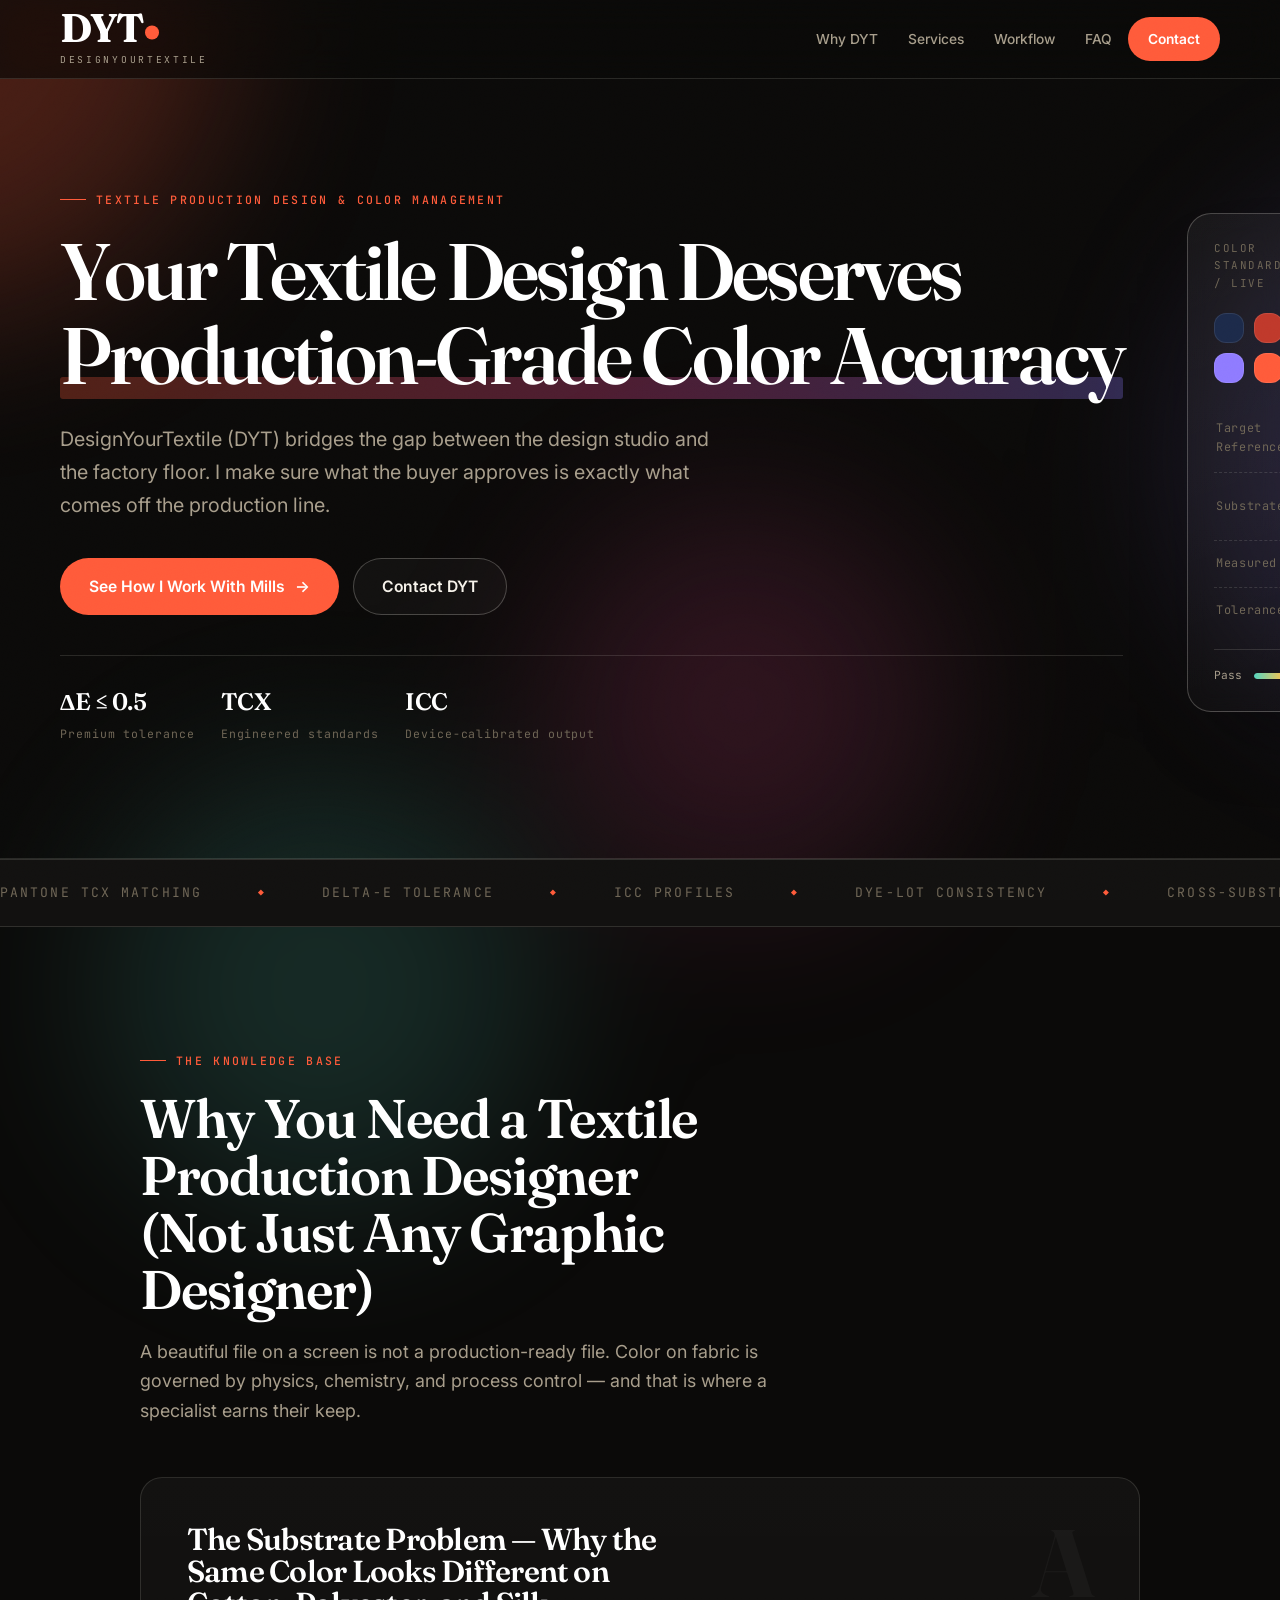
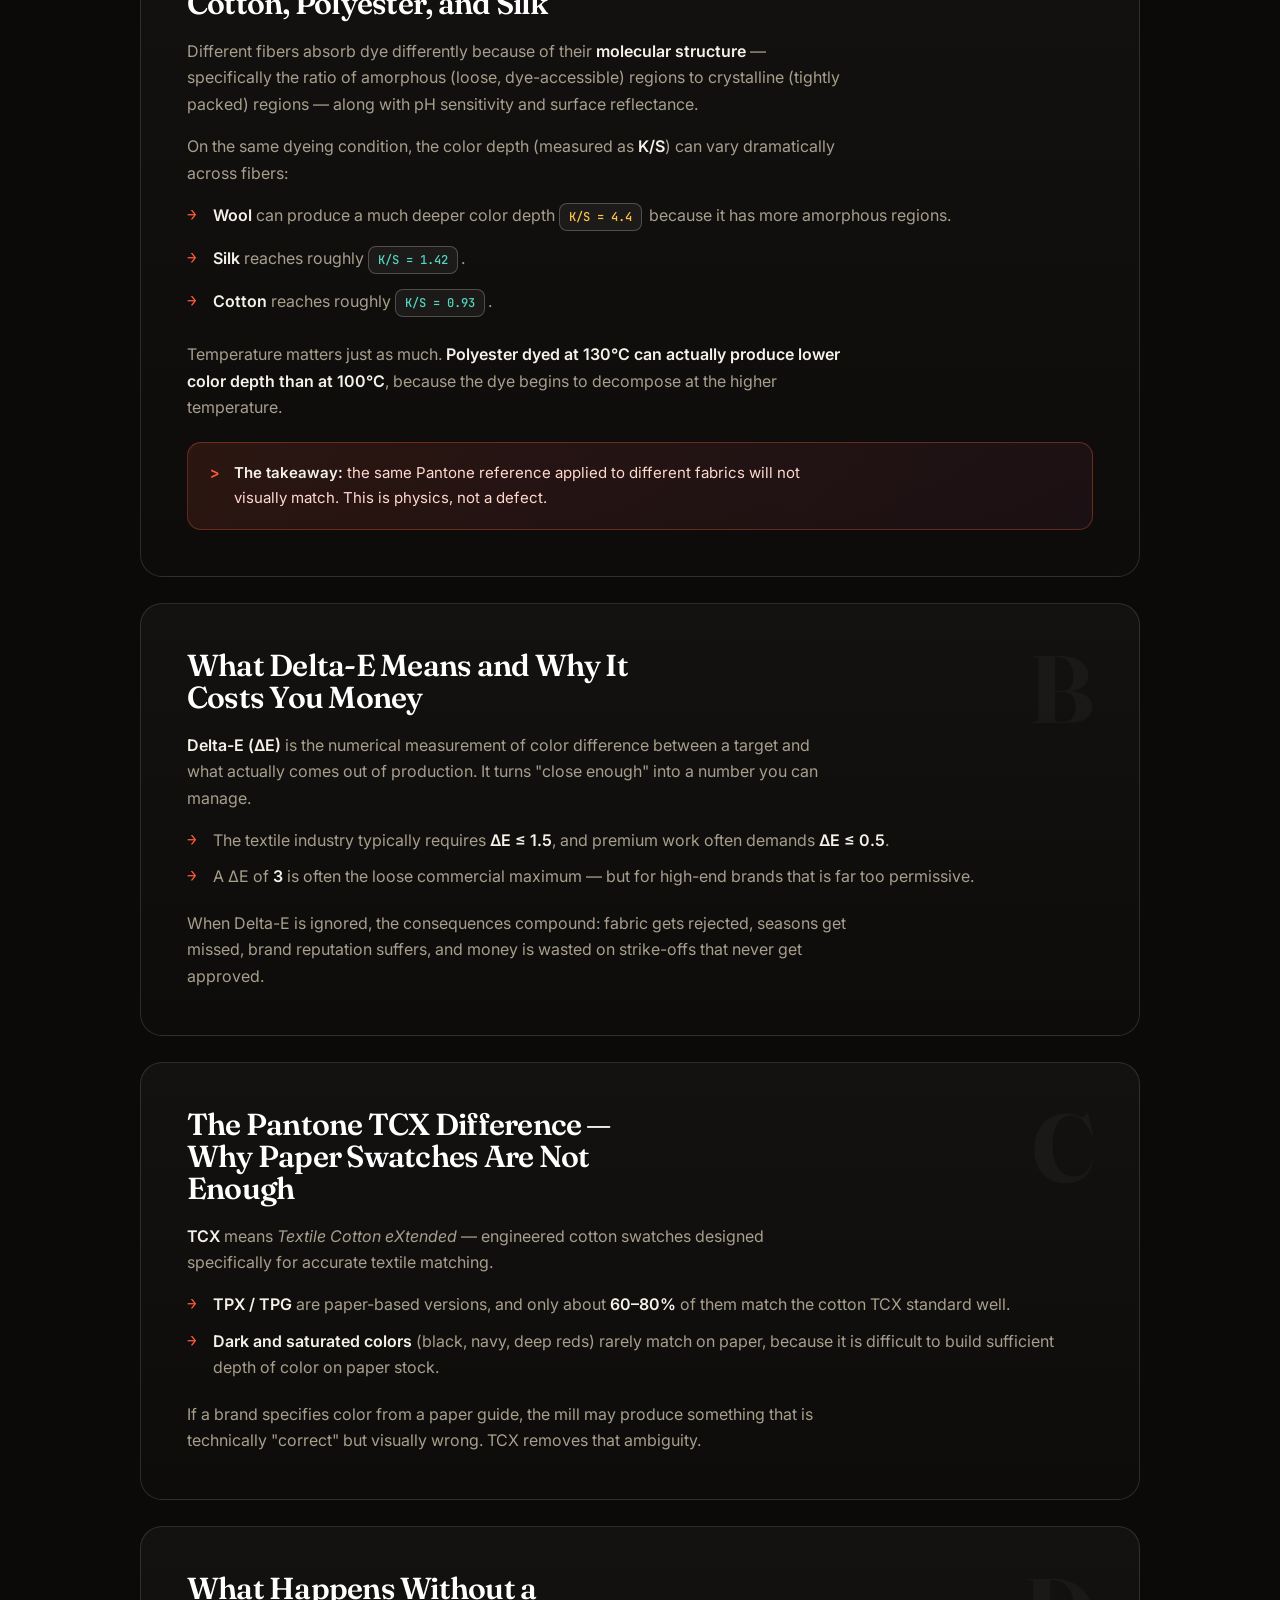
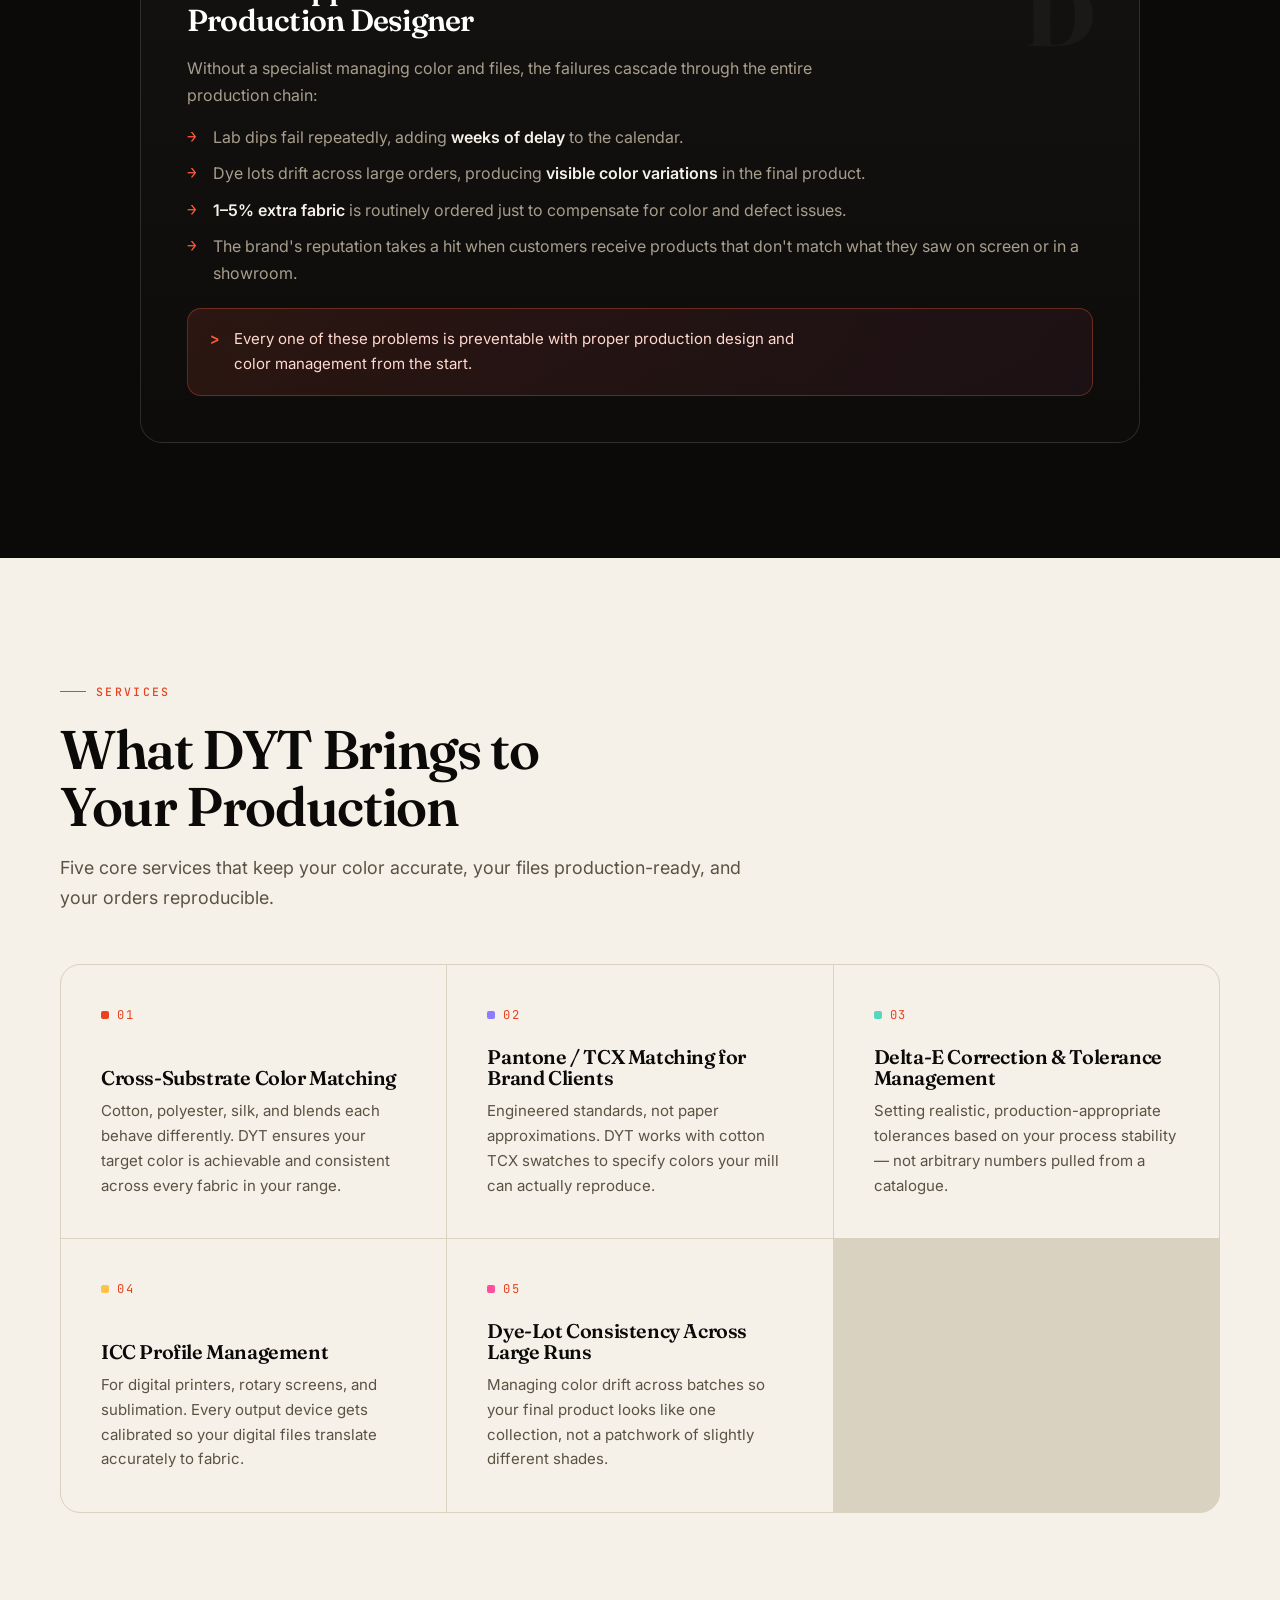
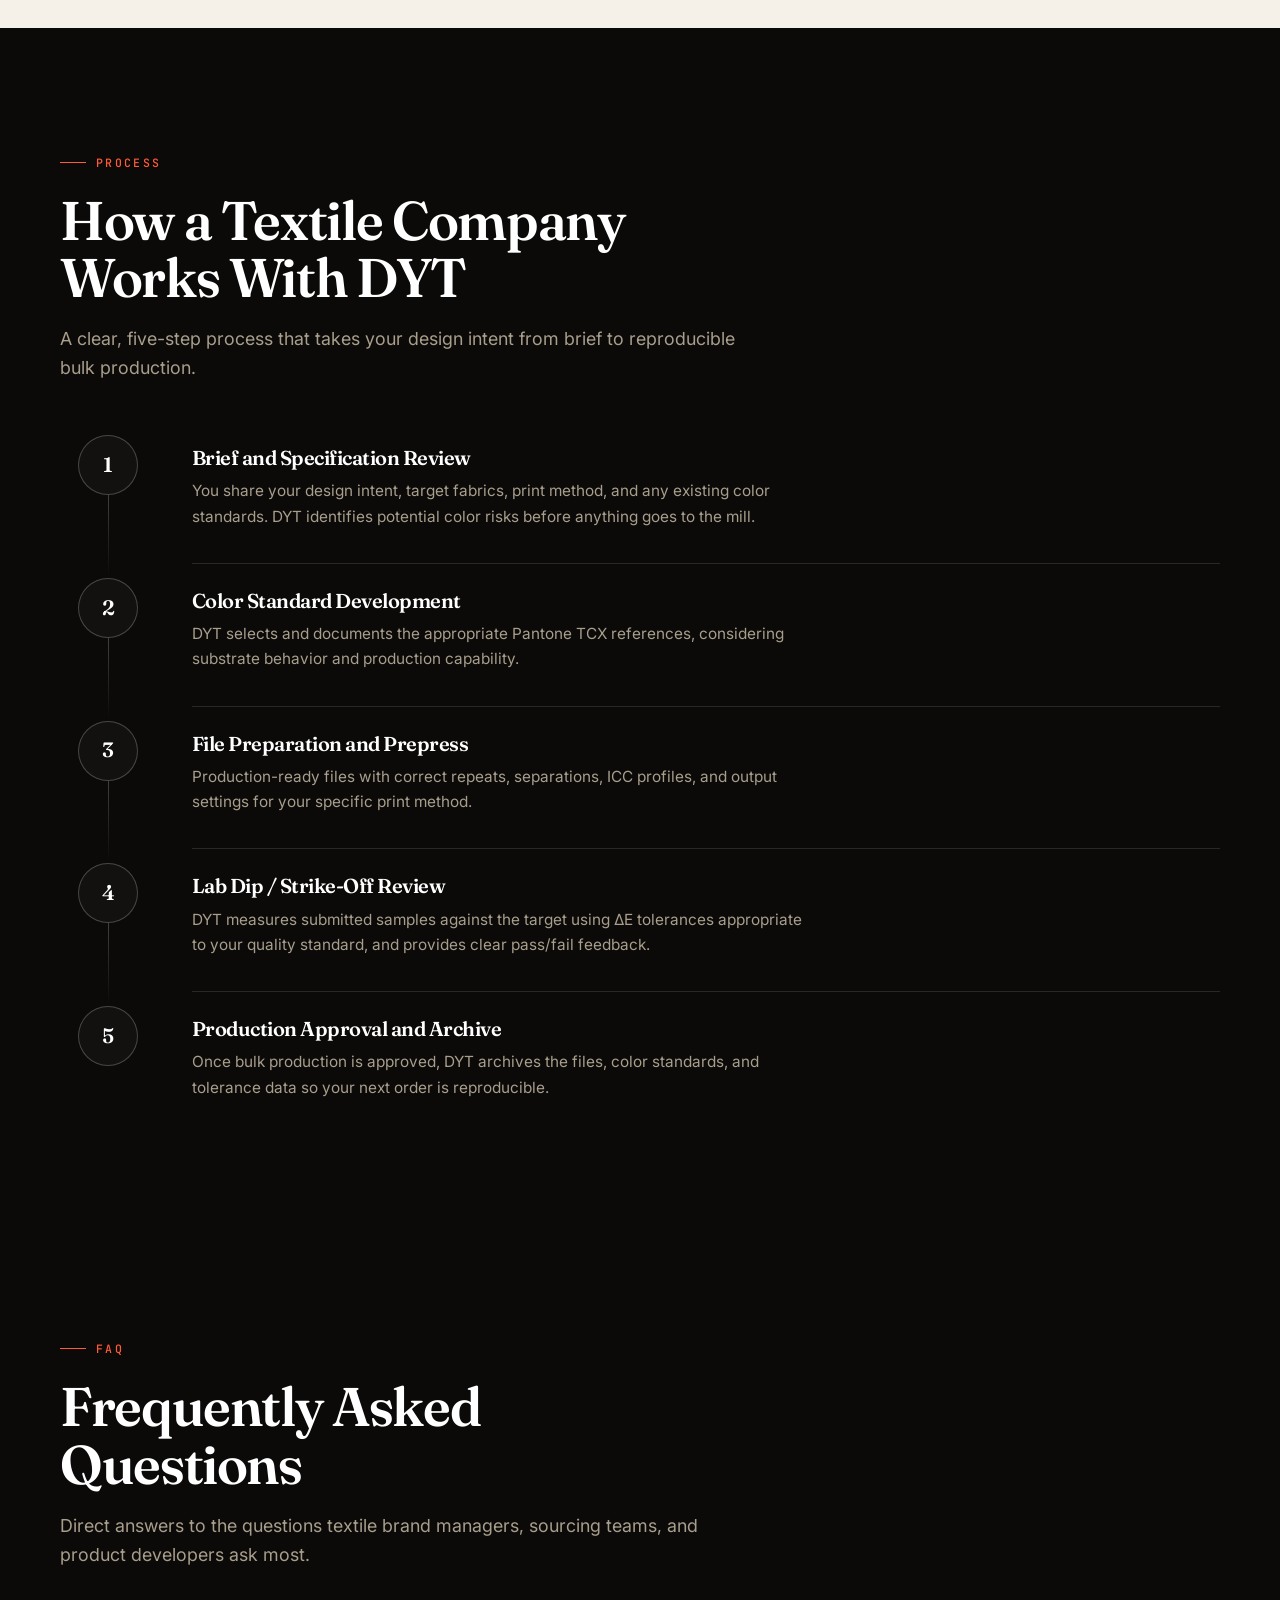
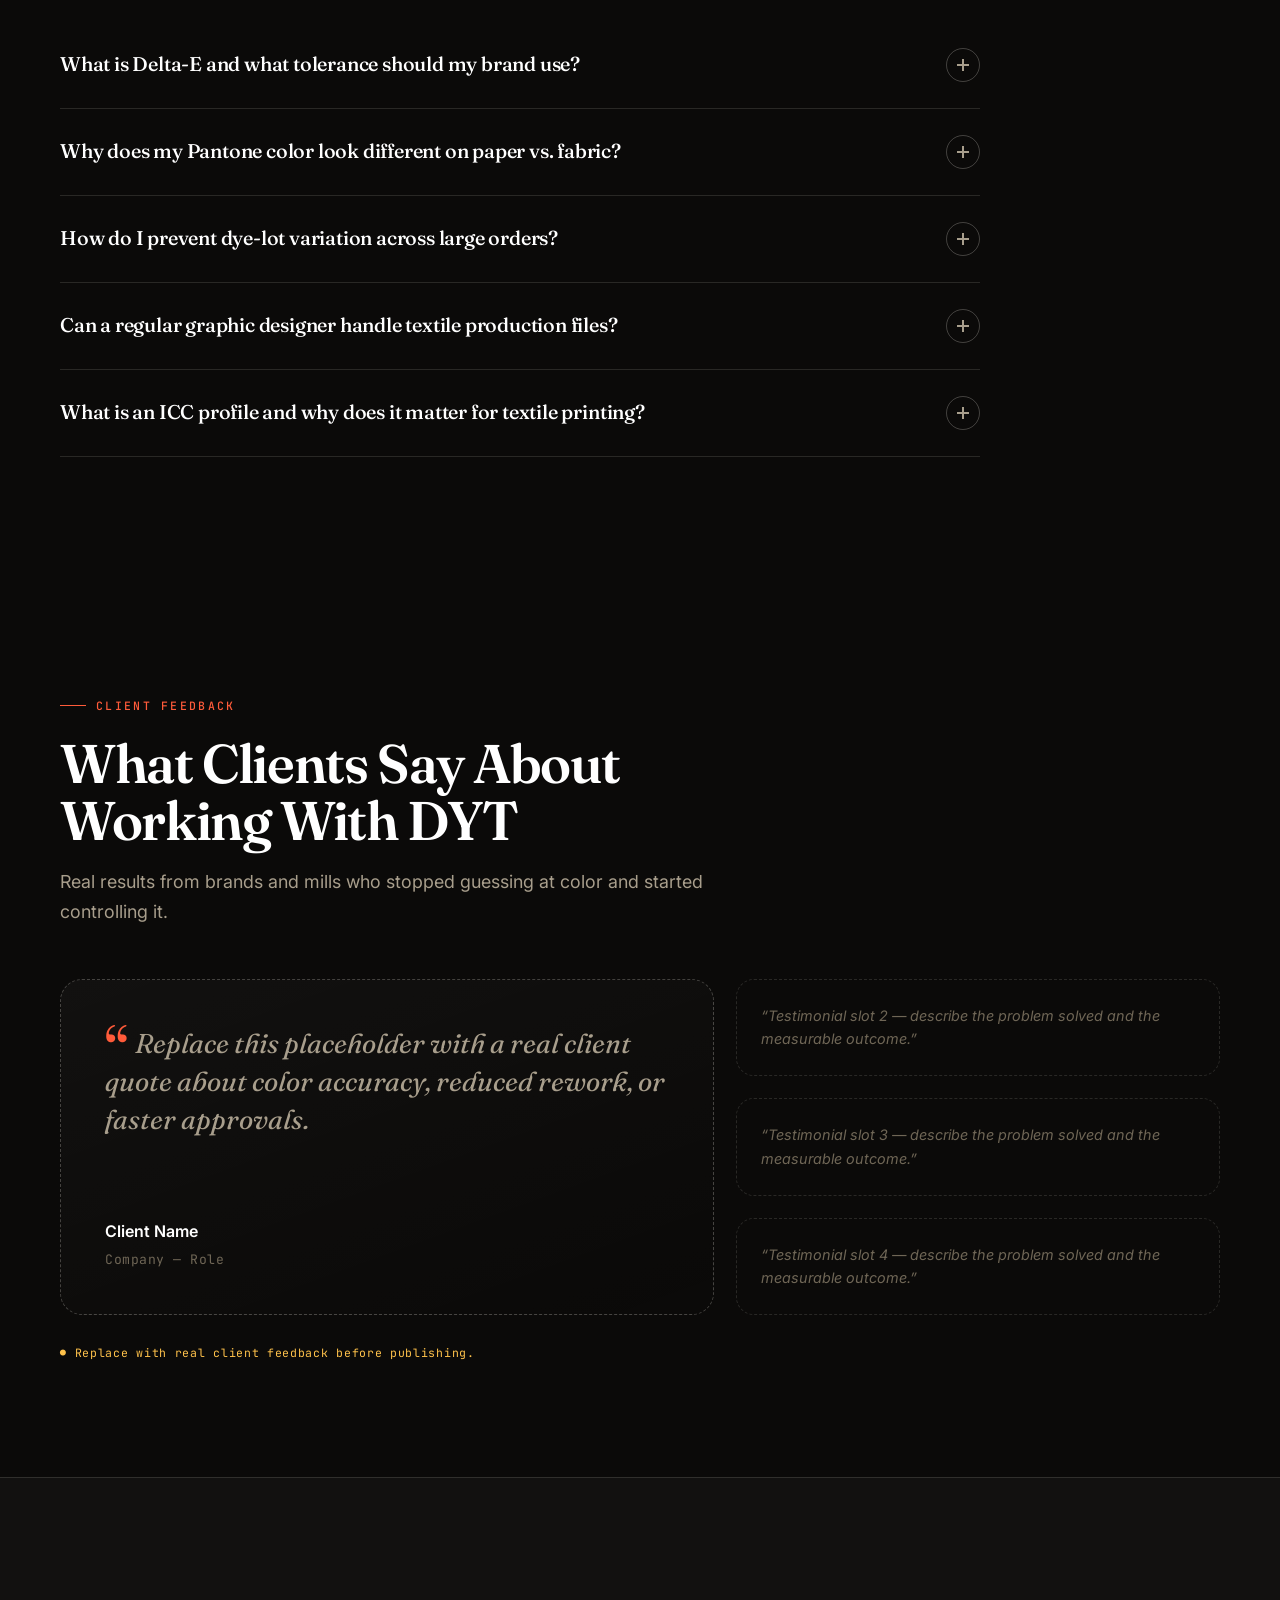
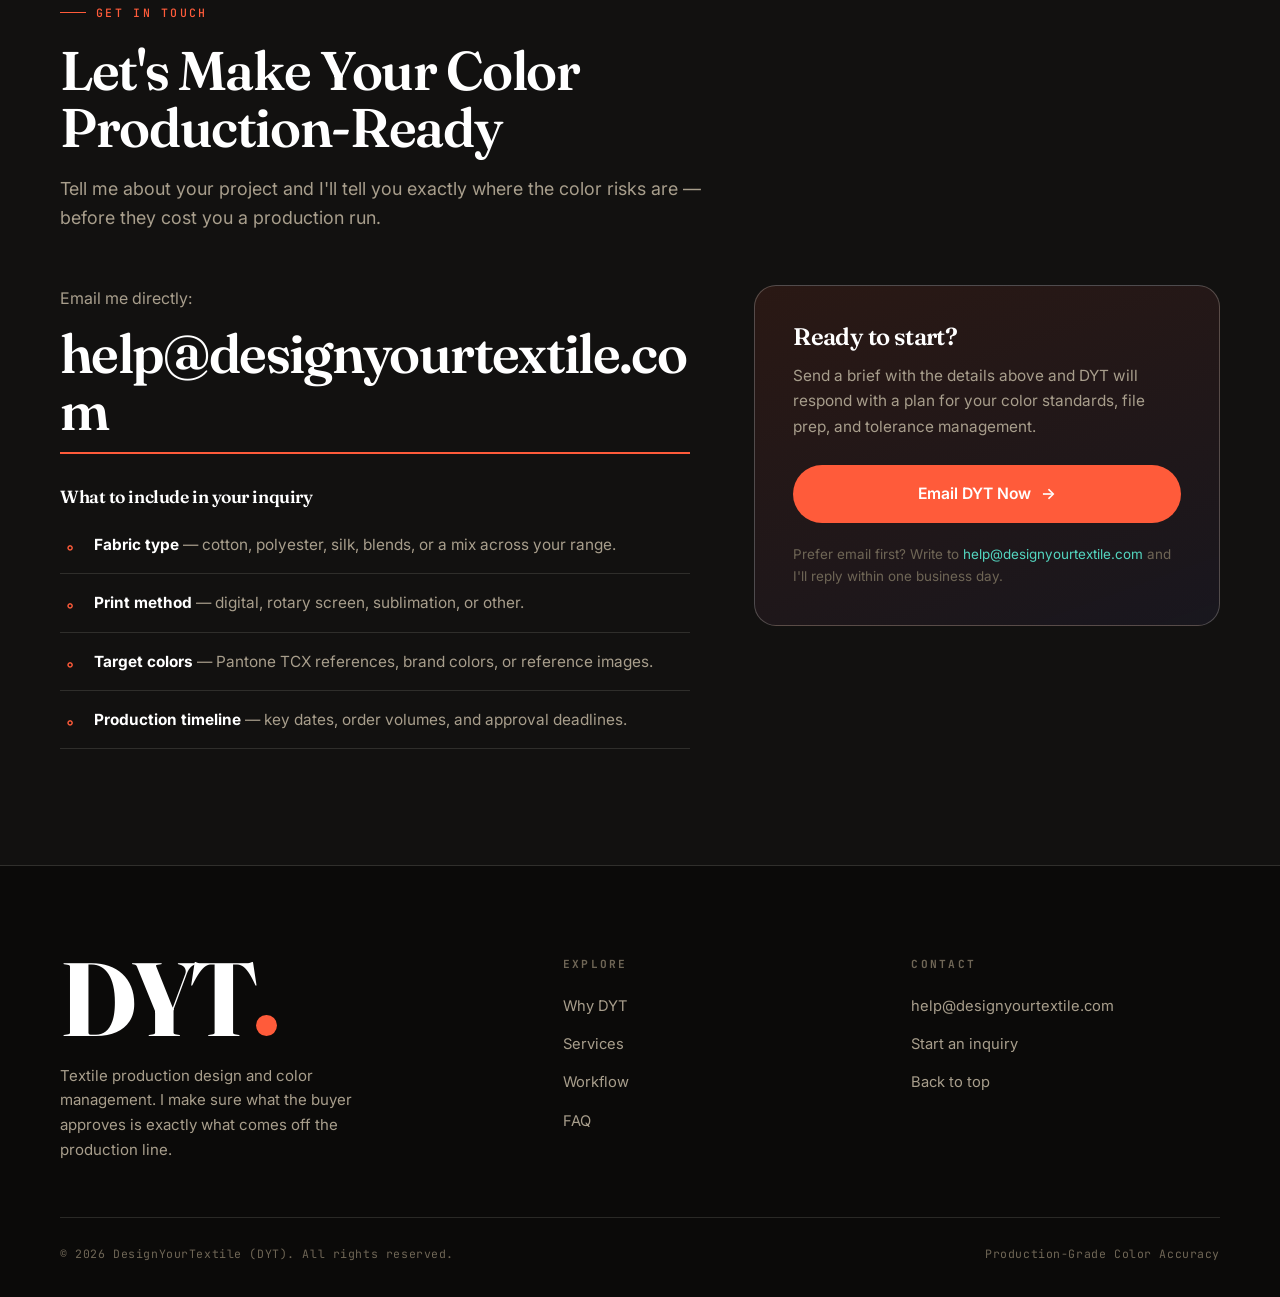
==== index.html @ 1d433854 "Initial commit: DesignYourTextile website (index.html, styles.css, README)" ====
<!DOCTYPE html>
<html lang="en">
<head>
<meta charset="UTF-8">
<meta name="viewport" content="width=device-width, initial-scale=1.0, viewport-fit=cover">
<title>Textile Graphic Designer | Production Color Management | DesignYourTextile</title>
<meta name="description" content="DYT specializes in production-ready textile files, Pantone TCX matching, Delta-E correction, and ICC profile management. Learn why color management matters.">
<meta name="keywords" content="textile graphic designer, textile color management, Pantone TCX matching, Delta-E textile, ICC profile textile, dye-lot consistency">
<meta name="author" content="DesignYourTextile">
<meta name="robots" content="index, follow">
<meta name="theme-color" content="#0b0a09">
<meta property="og:title" content="Textile Graphic Designer | Production Color Management | DesignYourTextile">
<meta property="og:description" content="DYT specializes in production-ready textile files, Pantone TCX matching, Delta-E correction, and ICC profile management.">
<meta property="og:type" content="website">
<meta property="og:site_name" content="DesignYourTextile">
<link rel="preconnect" href="https://fonts.googleapis.com">
<link rel="preconnect" href="https://fonts.gstatic.com" crossorigin>
<link href="https://fonts.googleapis.com/css2?family=Fraunces:opsz,wght@9..144,400;9..144,500;9..144,600;9..144,700&family=Inter:wght@400;500;600;700&family=JetBrains+Mono:wght@400;500;600&display=swap" rel="stylesheet">
<link rel="stylesheet" href="styles.css">
<script type="application/ld+json">
{"@context":"https://schema.org","@type":"ProfessionalService","name":"DesignYourTextile","alternateName":"DYT","description":"Textile print design and production color management services. Pantone TCX matching, Delta-E correction, ICC profile management, and dye-lot consistency.","email":"help@designyourtextile.com","areaServed":"Worldwide","serviceType":["Textile Color Management","Pantone TCX Matching","Delta-E Correction","ICC Profile Management","Dye-Lot Consistency"]}
</script>
<script type="application/ld+json">
{"@context":"https://schema.org","@type":"FAQPage","mainEntity":[{"@type":"Question","name":"What is Delta-E and what tolerance should my brand use?","acceptedAnswer":{"@type":"Answer","text":"Delta-E is the numerical measurement of color difference between a target and production output. The textile industry typically requires Delta-E of 1.5 or less, and premium work often demands 0.5 or less."}},{"@type":"Question","name":"Why does my Pantone color look different on paper vs. fabric?","acceptedAnswer":{"@type":"Answer","text":"Pantone TPX and TPG are paper-based references, while TCX is engineered cotton. Only about 60 to 80 percent of paper references match the cotton TCX standard well, and dark or saturated colors rarely match on paper."}},{"@type":"Question","name":"How do I prevent dye-lot variation across large orders?","acceptedAnswer":{"@type":"Answer","text":"Set realistic Delta-E tolerances based on process stability, document color standards with Pantone TCX references, and archive production data so every lot is measured against a known baseline."}},{"@type":"Question","name":"Can a regular graphic designer handle textile production files?","acceptedAnswer":{"@type":"Answer","text":"Rarely. Screen design and print production require correct repeats, separations, ICC profiles, and substrate-aware color decisions that a general graphic designer is not trained to handle."}},{"@type":"Question","name":"What is an ICC profile and why does it matter for textile printing?","acceptedAnswer":{"@type":"Answer","text":"An ICC profile is a file that describes how a specific output device reproduces color. Calibrating each digital printer, rotary screen, or sublimation unit with the right profile ensures digital files translate accurately to fabric."}}]}
</script>
<script type="application/ld+json">
{"@context":"https://schema.org","@type":"Service","serviceType":"Textile Production Color Management","provider":{"@type":"ProfessionalService","name":"DesignYourTextile","email":"help@designyourtextile.com"},"hasOfferCatalog":{"@type":"OfferCatalog","name":"DYT Services","itemListElement":[{"@type":"Offer","itemOffered":{"@type":"Service","name":"Cross-Substrate Color Matching"}},{"@type":"Offer","itemOffered":{"@type":"Service","name":"Pantone TCX Matching for Brand Clients"}},{"@type":"Offer","itemOffered":{"@type":"Service","name":"Delta-E Correction and Tolerance Management"}},{"@type":"Offer","itemOffered":{"@type":"Service","name":"ICC Profile Management"}},{"@type":"Offer","itemOffered":{"@type":"Service","name":"Dye-Lot Consistency Across Large Runs"}}]}}
</script>
</head>
<body>
<a class="skip-link" href="#main">Skip to main content</a>
<div class="mesh" aria-hidden="true"><span class="b1"></span><span class="b2"></span><span class="b3"></span><span class="b4"></span></div>

<header class="site">
<div class="wrap">
<nav class="nav" aria-label="Primary navigation">
<a class="logo" href="#top" aria-label="DesignYourTextile home">
<span>
<span class="logo-mark">DYT<span class="dot"></span></span>
<span class="logo-sub">DesignYourTextile</span>
</span>
</a>
<button class="menu-toggle" id="menuToggle" aria-expanded="false" aria-controls="navLinks" aria-label="Toggle navigation menu">&#9776;</button>
<div class="nav-links" id="navLinks">
<a href="#why">Why DYT</a>
<a href="#services">Services</a>
<a href="#workflow">Workflow</a>
<a href="#faq">FAQ</a>
<a href="#contact" class="nav-cta">Contact</a>
</div>
</nav>
</div>
</header>

<main id="main">
<section class="hero" id="top">
<div class="wrap">
<div class="hero-grid">
<div class="reveal">
<span class="eyebrow">Textile Production Design &amp; Color Management</span>
<h1>Your Textile Design Deserves <span class="hl">Production-Grade Color Accuracy</span></h1>
<p class="sub">DesignYourTextile (DYT) bridges the gap between the design studio and the factory floor. I make sure what the buyer approves is exactly what comes off the production line.</p>
<div class="hero-actions">
<a class="btn btn-primary" href="#workflow">See How I Work With Mills <span class="arw" aria-hidden="true">&rarr;</span></a>
<a class="btn btn-ghost" href="mailto:help@designyourtextile.com">Contact DYT</a>
</div>
<div class="hero-meta">
<div><b>&#916;E &le; 0.5</b>Premium tolerance</div>
<div><b>TCX</b>Engineered standards</div>
<div><b>ICC</b>Device-calibrated output</div>
</div>
</div>
<aside class="lab reveal" aria-label="Illustrative production color specification sample">
<div class="lab-head"><span>Color Standard / Live</span><span class="live">Verified</span></div>
<div class="swatch-grid" aria-hidden="true">
<div class="swatch" data-tcx="19-4052 TCX" style="background:#1c2a4a"></div>
<div class="swatch" data-tcx="18-1662 TCX" style="background:#c0392b"></div>
<div class="swatch" data-tcx="13-0858 TCX" style="background:#f2c14e"></div>
<div class="swatch" data-tcx="16-5938 TCX" style="background:#3f7d5a"></div>
<div class="swatch" data-tcx="17-3619 TCX" style="background:#8f7bff"></div>
<div class="swatch" data-tcx="15-1626 TCX" style="background:#ff5b3a"></div>
<div class="swatch" data-tcx="19-4005 TCX" style="background:#0b0a09"></div>
<div class="swatch" data-tcx="11-0601 TCX" style="background:#f5f1e8"></div>
</div>
<div class="spec">
<div class="spec-row"><span class="k">Target Reference</span><span class="v">TCX 19-4052</span></div>
<div class="spec-row"><span class="k">Substrate</span><span class="v">100% Cotton</span></div>
<div class="spec-row"><span class="k">Measured &#916;E</span><span class="v pass">0.42 &#10003;</span></div>
<div class="spec-row"><span class="k">Tolerance</span><span class="v">&le; 1.0</span></div>
</div>
<div class="gauge" aria-hidden="true">
<span class="lbl">Pass</span>
<span class="bar"><span class="fill" data-fill="88%"></span></span>
<span class="lbl">Fail</span>
</div>
</aside>
</div>
</div>
</section>

<div class="marquee" aria-hidden="true">
<div class="marquee-track">
<span>Pantone TCX Matching</span><span>Delta-E Tolerance</span><span>ICC Profiles</span><span>Dye-Lot Consistency</span><span>Cross-Substrate</span><span>Prepress Ready</span>
<span>Pantone TCX Matching</span><span>Delta-E Tolerance</span><span>ICC Profiles</span><span>Dye-Lot Consistency</span><span>Cross-Substrate</span><span>Prepress Ready</span>
</div>
</div>

<section class="know" id="why">
<div class="wrap">
<div class="reveal">
<span class="eyebrow">The Knowledge Base</span>
<h2 class="section-title">Why You Need a Textile Production Designer (Not Just Any Graphic Designer)</h2>
<p class="section-lead">A beautiful file on a screen is not a production-ready file. Color on fabric is governed by physics, chemistry, and process control &mdash; and that is where a specialist earns their keep.</p>
</div>
<div class="know-grid">
<article class="block reveal" data-idx="A">
<h3>The Substrate Problem &mdash; Why the Same Color Looks Different on Cotton, Polyester, and Silk</h3>
<p>Different fibers absorb dye differently because of their <strong>molecular structure</strong> &mdash; specifically the ratio of amorphous (loose, dye-accessible) regions to crystalline (tightly packed) regions &mdash; along with pH sensitivity and surface reflectance.</p>
<p>On the same dyeing condition, the color depth (measured as <strong>K/S</strong>) can vary dramatically across fibers:</p>
<ul>
<li><strong>Wool</strong> can produce a much deeper color depth <span class="tag warm">K/S = 4.4</span> because it has more amorphous regions.</li>
<li><strong>Silk</strong> reaches roughly <span class="tag">K/S = 1.42</span>.</li>
<li><strong>Cotton</strong> reaches roughly <span class="tag">K/S = 0.93</span>.</li>
</ul>
<p>Temperature matters just as much. <strong>Polyester dyed at 130&deg;C can actually produce lower color depth than at 100&deg;C</strong>, because the dye begins to decompose at the higher temperature.</p>
<div class="callout"><span class="ico">&gt;</span><p><strong>The takeaway:</strong> the same Pantone reference applied to different fabrics will not visually match. This is physics, not a defect.</p></div>
</article>
<article class="block reveal" data-idx="B">
<h3>What Delta-E Means and Why It Costs You Money</h3>
<p><strong>Delta-E (&#916;E)</strong> is the numerical measurement of color difference between a target and what actually comes out of production. It turns "close enough" into a number you can manage.</p>
<ul>
<li>The textile industry typically requires <strong>&#916;E &le; 1.5</strong>, and premium work often demands <strong>&#916;E &le; 0.5</strong>.</li>
<li>A &#916;E of <strong>3</strong> is often the loose commercial maximum &mdash; but for high-end brands that is far too permissive.</li>
</ul>
<p>When Delta-E is ignored, the consequences compound: fabric gets rejected, seasons get missed, brand reputation suffers, and money is wasted on strike-offs that never get approved.</p>
</article>
<article class="block reveal" data-idx="C">
<h3>The Pantone TCX Difference &mdash; Why Paper Swatches Are Not Enough</h3>
<p><strong>TCX</strong> means <em>Textile Cotton eXtended</em> &mdash; engineered cotton swatches designed specifically for accurate textile matching.</p>
<ul>
<li><strong>TPX / TPG</strong> are paper-based versions, and only about <strong>60&ndash;80%</strong> of them match the cotton TCX standard well.</li>
<li><strong>Dark and saturated colors</strong> (black, navy, deep reds) rarely match on paper, because it is difficult to build sufficient depth of color on paper stock.</li>
</ul>
<p>If a brand specifies color from a paper guide, the mill may produce something that is technically "correct" but visually wrong. TCX removes that ambiguity.</p>
</article>
<article class="block reveal" data-idx="D">
<h3>What Happens Without a Production Designer</h3>
<p>Without a specialist managing color and files, the failures cascade through the entire production chain:</p>
<ul>
<li>Lab dips fail repeatedly, adding <strong>weeks of delay</strong> to the calendar.</li>
<li>Dye lots drift across large orders, producing <strong>visible color variations</strong> in the final product.</li>
<li><strong>1&ndash;5% extra fabric</strong> is routinely ordered just to compensate for color and defect issues.</li>
<li>The brand's reputation takes a hit when customers receive products that don't match what they saw on screen or in a showroom.</li>
</ul>
<div class="callout"><span class="ico">&gt;</span><p>Every one of these problems is preventable with proper production design and color management from the start.</p></div>
</article>
</div>
</div>
</section>

<section class="paper-sec" id="services">
<div class="wrap">
<div class="reveal">
<span class="eyebrow">Services</span>
<h2 class="section-title">What DYT Brings to Your Production</h2>
<p class="section-lead">Five core services that keep your color accurate, your files production-ready, and your orders reproducible.</p>
</div>
<div class="svc-grid reveal">
<article class="svc"><span class="num">01</span><h3>Cross-Substrate Color Matching</h3><p>Cotton, polyester, silk, and blends each behave differently. DYT ensures your target color is achievable and consistent across every fabric in your range.</p></article>
<article class="svc"><span class="num">02</span><h3>Pantone / TCX Matching for Brand Clients</h3><p>Engineered standards, not paper approximations. DYT works with cotton TCX swatches to specify colors your mill can actually reproduce.</p></article>
<article class="svc"><span class="num">03</span><h3>Delta-E Correction &amp; Tolerance Management</h3><p>Setting realistic, production-appropriate tolerances based on your process stability &mdash; not arbitrary numbers pulled from a catalogue.</p></article>
<article class="svc"><span class="num">04</span><h3>ICC Profile Management</h3><p>For digital printers, rotary screens, and sublimation. Every output device gets calibrated so your digital files translate accurately to fabric.</p></article>
<article class="svc"><span class="num">05</span><h3>Dye-Lot Consistency Across Large Runs</h3><p>Managing color drift across batches so your final product looks like one collection, not a patchwork of slightly different shades.</p></article>
</div>
</div>
</section>

<section id="workflow">
<div class="wrap">
<div class="reveal">
<span class="eyebrow">Process</span>
<h2 class="section-title">How a Textile Company Works With DYT</h2>
<p class="section-lead">A clear, five-step process that takes your design intent from brief to reproducible bulk production.</p>
</div>
<div class="tl">
<div class="tl-item reveal"><div class="tl-dot"><i>1</i></div><div class="tl-body"><h3>Brief and Specification Review</h3><p>You share your design intent, target fabrics, print method, and any existing color standards. DYT identifies potential color risks before anything goes to the mill.</p></div></div>
<div class="tl-item reveal"><div class="tl-dot"><i>2</i></div><div class="tl-body"><h3>Color Standard Development</h3><p>DYT selects and documents the appropriate Pantone TCX references, considering substrate behavior and production capability.</p></div></div>
<div class="tl-item reveal"><div class="tl-dot"><i>3</i></div><div class="tl-body"><h3>File Preparation and Prepress</h3><p>Production-ready files with correct repeats, separations, ICC profiles, and output settings for your specific print method.</p></div></div>
<div class="tl-item reveal"><div class="tl-dot"><i>4</i></div><div class="tl-body"><h3>Lab Dip / Strike-Off Review</h3><p>DYT measures submitted samples against the target using &#916;E tolerances appropriate to your quality standard, and provides clear pass/fail feedback.</p></div></div>
<div class="tl-item reveal"><div class="tl-dot"><i>5</i></div><div class="tl-body"><h3>Production Approval and Archive</h3><p>Once bulk production is approved, DYT archives the files, color standards, and tolerance data so your next order is reproducible.</p></div></div>
</div>
</div>
</section>

<section id="faq">
<div class="wrap">
<div class="reveal">
<span class="eyebrow">FAQ</span>
<h2 class="section-title">Frequently Asked Questions</h2>
<p class="section-lead">Direct answers to the questions textile brand managers, sourcing teams, and product developers ask most.</p>
</div>
<div class="faq-wrap reveal">
<details class="faq"><summary>What is Delta-E and what tolerance should my brand use?<span class="pm" aria-hidden="true"></span></summary><div class="ans"><p>Delta-E (&#916;E) is the numerical measurement of color difference between a target and production output. The textile industry typically requires &#916;E &le; 1.5, and premium work often demands &#916;E &le; 0.5. A &#916;E of 3 is the loose commercial maximum, but for high-end brands it is far too permissive. The right tolerance depends on your process stability, substrate, and quality standard.</p></div></details>
<details class="faq"><summary>Why does my Pantone color look different on paper vs. fabric?<span class="pm" aria-hidden="true"></span></summary><div class="ans"><p>Pantone TPX and TPG are paper-based references, while TCX is engineered cotton. Only about 60&ndash;80% of paper references match the cotton TCX standard well, and dark or saturated colors (black, navy, deep reds) rarely match on paper because it is hard to build sufficient color depth on paper stock. Always specify from TCX when fabric is the final substrate.</p></div></details>
<details class="faq"><summary>How do I prevent dye-lot variation across large orders?<span class="pm" aria-hidden="true"></span></summary><div class="ans"><p>Set realistic Delta-E tolerances based on your process stability, document color standards with Pantone TCX references, and archive production data so every subsequent lot is measured against a known baseline. This keeps large runs visually consistent instead of drifting shade by shade.</p></div></details>
<details class="faq"><summary>Can a regular graphic designer handle textile production files?<span class="pm" aria-hidden="true"></span></summary><div class="ans"><p>Rarely. Textile screen design and print production require correct repeats, color separations, ICC profiles, and substrate-aware color decisions that a general graphic designer is not trained to handle. Production files that look perfect on screen can fail completely on the mill floor.</p></div></details>
<details class="faq"><summary>What is an ICC profile and why does it matter for textile printing?<span class="pm" aria-hidden="true"></span></summary><div class="ans"><p>An ICC profile is a file that describes how a specific output device reproduces color. Calibrating each digital printer, rotary screen, or sublimation unit with the right profile ensures your digital files translate accurately to fabric, reducing surprises between what you design and what gets printed.</p></div></details>
</div>
</div>
</section>

<section id="testimonials">
<div class="wrap">
<div class="reveal">
<span class="eyebrow">Client Feedback</span>
<h2 class="section-title">What Clients Say About Working With DYT</h2>
<p class="section-lead">Real results from brands and mills who stopped guessing at color and started controlling it.</p>
</div>
<div class="testi reveal">
<div class="testi-main">
<p class="q">Replace this placeholder with a real client quote about color accuracy, reduced rework, or faster approvals.</p>
<p class="testi-meta">Client Name<small>Company &mdash; Role</small></p>
</div>
<div class="testi-side">
<div class="tc">“Testimonial slot 2 — describe the problem solved and the measurable outcome.”</div>
<div class="tc">“Testimonial slot 3 — describe the problem solved and the measurable outcome.”</div>
<div class="tc">“Testimonial slot 4 — describe the problem solved and the measurable outcome.”</div>
</div>
<p class="testi-note">Replace with real client feedback before publishing.</p>
</div>
</div>
</section>

<section class="contact" id="contact">
<div class="wrap">
<div class="reveal">
<span class="eyebrow">Get In Touch</span>
<h2 class="section-title">Let's Make Your Color Production-Ready</h2>
<p class="section-lead">Tell me about your project and I'll tell you exactly where the color risks are &mdash; before they cost you a production run.</p>
</div>
<div class="contact-grid">
<div class="reveal">
<p style="color:var(--muted);margin-bottom:6px">Email me directly:</p>
<a class="email-big" href="mailto:help@designyourtextile.com">help@designyourtextile.com</a>
<h3 style="color:#fff;font-size:1.1rem;margin-bottom:8px">What to include in your inquiry</h3>
<ul class="inq">
<li><strong>Fabric type</strong> &mdash; cotton, polyester, silk, blends, or a mix across your range.</li>
<li><strong>Print method</strong> &mdash; digital, rotary screen, sublimation, or other.</li>
<li><strong>Target colors</strong> &mdash; Pantone TCX references, brand colors, or reference images.</li>
<li><strong>Production timeline</strong> &mdash; key dates, order volumes, and approval deadlines.</li>
</ul>
</div>
<div class="contact-card reveal">
<h3>Ready to start?</h3>
<p>Send a brief with the details above and DYT will respond with a plan for your color standards, file prep, and tolerance management.</p>
<a class="btn btn-primary" href="mailto:help@designyourtextile.com?subject=Project%20Inquiry%20for%20DYT">Email DYT Now <span class="arw" aria-hidden="true">&rarr;</span></a>
<p class="fine">Prefer email first? Write to <a href="mailto:help@designyourtextile.com" style="color:var(--aqua)">help@designyourtextile.com</a> and I'll reply within one business day.</p>
</div>
</div>
</div>
</section>
</main>

<footer class="site">
<div class="wrap">
<div class="foot-top">
<div>
<div class="foot-logo">DYT<span class="dot"></span></div>
<p class="foot-tag">Textile production design and color management. I make sure what the buyer approves is exactly what comes off the production line.</p>
</div>
<div class="foot-col">
<h4>Explore</h4>
<ul>
<li><a href="#why">Why DYT</a></li>
<li><a href="#services">Services</a></li>
<li><a href="#workflow">Workflow</a></li>
<li><a href="#faq">FAQ</a></li>
</ul>
</div>
<div class="foot-col">
<h4>Contact</h4>
<ul>
<li><a href="mailto:help@designyourtextile.com">help@designyourtextile.com</a></li>
<li><a href="#contact">Start an inquiry</a></li>
<li><a href="#top">Back to top</a></li>
</ul>
</div>
</div>
<div class="foot-bottom">
<span>&copy; <span id="year">2026</span> DesignYourTextile (DYT). All rights reserved.</span>
<span>Production-Grade Color Accuracy</span>
</div>
</div>
</footer>

<script>
(function(){
  var toggle=document.getElementById('menuToggle');
  var links=document.getElementById('navLinks');
  if(toggle&&links){
    toggle.addEventListener('click',function(){
      var open=links.classList.toggle('open');
      toggle.setAttribute('aria-expanded',open?'true':'false');
    });
    links.querySelectorAll('a').forEach(function(a){
      a.addEventListener('click',function(){
        links.classList.remove('open');
        toggle.setAttribute('aria-expanded','false');
      });
    });
  }
  var yearEl=document.getElementById('year');
  if(yearEl){yearEl.textContent=new Date().getFullYear();}
  var reduce=window.matchMedia('(prefers-reduced-motion: reduce)').matches;
  var reveals=document.querySelectorAll('.reveal');
  if(reduce||!('IntersectionObserver' in window)){
    reveals.forEach(function(el){el.classList.add('in');});
  }else{
    var io=new IntersectionObserver(function(entries){
      entries.forEach(function(e){
        if(e.isIntersecting){e.target.classList.add('in');io.unobserve(e.target);}
      });
    },{threshold:.12,rootMargin:'0px 0px -40px 0px'});
    reveals.forEach(function(el){io.observe(el);});
  }
  var gauge=document.querySelector('.gauge .fill');
  if(gauge){
    var gio=new IntersectionObserver(function(entries){
      entries.forEach(function(e){
        if(e.isIntersecting){gauge.style.width=gauge.getAttribute('data-fill');gio.unobserve(e.target);}
      });
    },{threshold:.5});
    gio.observe(gauge);
  }
  var hero=document.querySelector('.hero');
  var lab=document.querySelector('.lab');
  if(hero&&lab&&!reduce&&window.matchMedia('(pointer:fine)').matches){
    hero.addEventListener('mousemove',function(ev){
      var r=hero.getBoundingClientRect();
      var x=(ev.clientX-r.left)/r.width-.5;
      var y=(ev.clientY-r.top)/r.height-.5;
      lab.style.transform='translate3d('+(x*-14)+'px,'+(y*-14)+'px,0) rotateX('+(y*-3)+'deg) rotateY('+(x*3)+'deg)';
      lab.style.transition='transform .3s ease-out';
    });
    hero.addEventListener('mouseleave',function(){
      lab.style.transform='translate3d(0,0,0)';
    });
  }
})();
</script>
</body>
</html>
---- styles.css ----
:root{--ink:#0b0a09;--ink-2:#121110;--ink-3:#1a1815;--paper:#f5f1e8;--line:rgba(245,241,232,.13);--line-strong:rgba(245,241,232,.24);--text:#f6f2ea;--muted:#a89e8c;--muted-2:#6f6656;--coral:#ff5b3a;--coral-2:#e8421f;--aqua:#54d6c0;--magenta:#ff4f9a;--sun:#ffc24b;--violet:#8f7bff;--pass:#54d6c0;--maxw:1240px;--ease:cubic-bezier(.22,1,.36,1)}
*{box-sizing:border-box;margin:0;padding:0}
html{scroll-behavior:smooth;-webkit-text-size-adjust:100%}
body{font-family:'Inter',system-ui,-apple-system,'Segoe UI',Roboto,sans-serif;background:var(--ink);color:var(--text);line-height:1.65;-webkit-font-smoothing:antialiased;font-size:16px;overflow-x:hidden}
::selection{background:var(--coral);color:#fff}
body::before{content:"";position:fixed;inset:0;z-index:9999;pointer-events:none;opacity:.035;background-image:url("data:image/svg+xml,%3Csvg xmlns='http://www.w3.org/2000/svg' width='140' height='140'%3E%3Cfilter id='n'%3E%3CfeTurbulence type='fractalNoise' baseFrequency='.85' numOctaves='3'/%3E%3C/filter%3E%3Crect width='100%25' height='100%25' filter='url(%23n)'/%3E%3C/svg%3E");mix-blend-mode:overlay}
h1,h2,h3{font-family:'Fraunces',Georgia,serif;line-height:1.05;letter-spacing:-.025em;font-weight:600}
a{color:inherit;text-decoration:none}
img{max-width:100%;display:block}
button{font-family:inherit}
:focus-visible{outline:2px solid var(--aqua);outline-offset:3px;border-radius:4px}
.skip-link{position:absolute;left:-9999px;top:0;background:var(--coral);color:#fff;padding:12px 18px;z-index:10000;font-weight:600}
.skip-link:focus{left:0}
.wrap{max-width:var(--maxw);margin:0 auto;padding:0 clamp(18px,4vw,40px)}
.mesh{position:fixed;inset:-20%;z-index:-2;pointer-events:none;filter:blur(90px);opacity:.5}
.mesh span{position:absolute;border-radius:50%;mix-blend-mode:screen;animation:drift 26s var(--ease) infinite alternate}
.mesh .b1{width:46vw;height:46vw;background:var(--coral);top:-8%;left:-6%;opacity:.5}
.mesh .b2{width:40vw;height:40vw;background:var(--violet);top:30%;right:-10%;opacity:.4;animation-delay:-6s}
.mesh .b3{width:34vw;height:34vw;background:var(--aqua);bottom:-10%;left:20%;opacity:.32;animation-delay:-12s}
.mesh .b4{width:30vw;height:30vw;background:var(--magenta);top:55%;left:45%;opacity:.3;animation-delay:-18s}
@keyframes drift{from{transform:translate3d(0,0,0) scale(1)}to{transform:translate3d(6vw,-4vw,0) scale(1.25)}}
header.site{position:sticky;top:0;z-index:500;background:rgba(11,10,9,.72);backdrop-filter:blur(18px) saturate(150%);border-bottom:1px solid var(--line)}
.nav{display:flex;align-items:center;justify-content:space-between;gap:18px;height:78px;position:relative}
.logo{display:flex;align-items:center;gap:14px}
.logo-mark{font-family:'Fraunces',serif;font-weight:700;font-size:clamp(1.9rem,4.4vw,2.5rem);letter-spacing:-.05em;line-height:.9;color:#fff;display:inline-flex;align-items:baseline}
.logo-mark .dot{width:.34em;height:.34em;border-radius:50%;background:var(--coral);display:inline-block;margin-left:.08em;transform:translateY(-.06em);animation:pulse 3s ease-in-out infinite}
@keyframes pulse{0%,100%{transform:translateY(-.06em) scale(1)}50%{transform:translateY(-.06em) scale(1.35)}}
.logo-sub{display:block;font-family:'JetBrains Mono',monospace;font-size:.6rem;letter-spacing:.28em;text-transform:uppercase;color:var(--muted);margin-top:3px}
.nav-links{display:flex;gap:2px;align-items:center}
.nav-links a{color:var(--muted);font-size:.86rem;font-weight:500;padding:10px 14px;border-radius:100px;transition:color .25s,background .25s}
.nav-links a:not(.nav-cta):hover{color:#fff;background:rgba(255,255,255,.06)}
.nav-cta{background:var(--coral)!important;color:#fff!important;font-weight:600!important;padding:11px 20px!important;transition:box-shadow .3s,transform .3s}
.nav-cta:hover{box-shadow:0 8px 30px -6px rgba(255,91,58,.7);transform:translateY(-1px)}
.menu-toggle{display:none;background:transparent;border:1px solid var(--line-strong);color:var(--text);font-size:1.3rem;width:46px;height:46px;border-radius:12px;cursor:pointer}
.btn{display:inline-flex;align-items:center;justify-content:center;gap:10px;min-height:52px;padding:15px 28px;border-radius:100px;font-weight:600;font-size:.98rem;cursor:pointer;border:1px solid transparent;transition:transform .3s var(--ease),background .3s,border-color .3s,box-shadow .3s}
.btn-primary{background:var(--coral);color:#fff}
.btn-primary:hover{background:var(--coral-2);transform:translateY(-2px);box-shadow:0 14px 40px -12px rgba(255,91,58,.75)}
.btn-ghost{background:rgba(255,255,255,.03);color:var(--text);border-color:var(--line-strong)}
.btn-ghost:hover{border-color:var(--aqua);color:#fff;background:rgba(84,214,192,.08)}
.btn .arw{transition:transform .3s var(--ease)}
.btn:hover .arw{transform:translate(3px,-3px)}
.reveal{opacity:0;transform:translateY(28px);transition:opacity .9s var(--ease),transform .9s var(--ease)}
.reveal.in{opacity:1;transform:none}
section{position:relative;padding:clamp(70px,9vw,120px) 0}
.eyebrow{display:inline-flex;align-items:center;gap:10px;font-family:'JetBrains Mono',monospace;font-size:.72rem;letter-spacing:.2em;text-transform:uppercase;color:var(--coral);font-weight:500;margin-bottom:20px}
.eyebrow::before{content:"";width:26px;height:1px;background:var(--coral)}
.section-title{font-size:clamp(2rem,5vw,3.4rem);margin-bottom:18px;color:#fff;max-width:16ch}
.section-lead{color:var(--muted);font-size:clamp(1rem,1.4vw,1.14rem);max-width:62ch;margin-bottom:52px}
.hero{padding:clamp(60px,8vw,110px) 0 clamp(70px,9vw,120px);border-bottom:1px solid var(--line);overflow:hidden}
.hero-grid{display:grid;grid-template-columns:1.08fr .92fr;gap:clamp(30px,5vw,70px);align-items:center}
.hero h1{font-size:clamp(2.4rem,6.4vw,5rem);margin-bottom:26px;color:#fff;letter-spacing:-.035em}
.hero h1 .hl{position:relative;white-space:nowrap}
.hero h1 .hl::after{content:"";position:absolute;left:0;right:0;bottom:.06em;height:.28em;background:linear-gradient(90deg,var(--coral),var(--magenta),var(--violet));opacity:.28;border-radius:3px;z-index:-1;transform:scaleX(0);transform-origin:left;animation:swipe 1s var(--ease) .5s forwards}
@keyframes swipe{to{transform:scaleX(1)}}
.hero .sub{font-size:clamp(1.05rem,1.7vw,1.24rem);color:var(--muted);margin-bottom:36px;max-width:56ch}
.hero-actions{display:flex;gap:14px;flex-wrap:wrap}
.hero-meta{display:flex;gap:26px;flex-wrap:wrap;margin-top:40px;padding-top:26px;border-top:1px solid var(--line)}
.hero-meta div{font-family:'JetBrains Mono',monospace;font-size:.72rem;letter-spacing:.08em;color:var(--muted-2)}
.hero-meta b{display:block;font-family:'Fraunces',serif;font-size:1.5rem;color:#fff;font-weight:600;letter-spacing:-.02em;margin-bottom:2px}
.lab{position:relative;background:linear-gradient(160deg,rgba(255,255,255,.05),rgba(255,255,255,.015));border:1px solid var(--line-strong);border-radius:24px;padding:26px;backdrop-filter:blur(10px);box-shadow:0 40px 90px -50px rgba(0,0,0,.9)}
.lab-head{display:flex;justify-content:space-between;align-items:center;margin-bottom:20px;font-family:'JetBrains Mono',monospace;font-size:.68rem;letter-spacing:.14em;text-transform:uppercase;color:var(--muted-2)}
.lab-head .live{color:var(--pass);display:inline-flex;align-items:center;gap:6px}
.lab-head .live::before{content:"";width:6px;height:6px;border-radius:50%;background:var(--pass);animation:ping 2s infinite}
@keyframes ping{0%{box-shadow:0 0 0 0 rgba(84,214,192,.6)}70%{box-shadow:0 0 0 8px rgba(84,214,192,0)}100%{box-shadow:0 0 0 0 rgba(84,214,192,0)}}
.swatch-grid{display:grid;grid-template-columns:repeat(4,1fr);gap:10px;margin-bottom:22px}
.swatch{aspect-ratio:1;border-radius:12px;border:1px solid rgba(255,255,255,.09);position:relative;transition:transform .4s var(--ease)}
.swatch:hover{transform:translateY(-6px) scale(1.04);z-index:2}
.swatch::after{content:attr(data-tcx);position:absolute;bottom:-20px;left:50%;transform:translateX(-50%) translateY(4px);font-family:'JetBrains Mono',monospace;font-size:.56rem;color:var(--muted);opacity:0;transition:opacity .3s,transform .3s;white-space:nowrap}
.swatch:hover::after{opacity:1;transform:translateX(-50%) translateY(0)}
.spec-row{display:flex;justify-content:space-between;align-items:center;padding:12px 2px;border-bottom:1px dashed var(--line);font-size:.85rem}
.spec-row:last-child{border-bottom:0}
.spec-row .k{color:var(--muted-2);font-family:'JetBrains Mono',monospace;font-size:.74rem;letter-spacing:.05em}
.spec-row .v{font-family:'JetBrains Mono',monospace;font-weight:500;color:#fff;font-size:.82rem}
.pass{color:var(--pass)!important}
.gauge{display:flex;align-items:center;gap:12px;margin-top:16px;padding-top:16px;border-top:1px solid var(--line)}
.gauge .bar{flex:1;height:6px;border-radius:100px;background:rgba(255,255,255,.08);overflow:hidden;position:relative}
.gauge .fill{position:absolute;inset:0;width:0;background:linear-gradient(90deg,var(--aqua),var(--sun),var(--coral));border-radius:100px;transition:width 1.6s var(--ease)}
.gauge .lbl{font-family:'JetBrains Mono',monospace;font-size:.7rem;color:var(--muted)}
.marquee{border-top:1px solid var(--line);border-bottom:1px solid var(--line);overflow:hidden;padding:22px 0;background:var(--ink-2)}
.marquee-track{display:flex;gap:56px;white-space:nowrap;animation:scroll 34s linear infinite;width:max-content}
.marquee:hover .marquee-track{animation-play-state:paused}
.marquee-track span{font-family:'JetBrains Mono',monospace;font-size:.82rem;letter-spacing:.16em;text-transform:uppercase;color:var(--muted-2);display:inline-flex;align-items:center;gap:56px}
.marquee-track span::after{content:"\25C6";color:var(--coral);font-size:.6rem}
@keyframes scroll{to{transform:translateX(-50%)}}
.know .wrap{max-width:1080px}
.know-grid{display:grid;gap:26px}
.block{position:relative;background:linear-gradient(180deg,rgba(255,255,255,.035),rgba(255,255,255,.012));border:1px solid var(--line);border-radius:22px;padding:clamp(26px,4vw,46px);overflow:hidden;transition:border-color .4s}
.block:hover{border-color:var(--line-strong)}
.block::before{content:attr(data-idx);position:absolute;top:clamp(20px,4vw,36px);right:clamp(24px,4vw,44px);font-family:'Fraunces',serif;font-size:clamp(3.4rem,8vw,6rem);font-weight:700;color:rgba(255,255,255,.035);line-height:1;pointer-events:none}
.block h3{font-size:clamp(1.35rem,2.6vw,1.9rem);margin-bottom:18px;color:#fff;max-width:24ch}
.block p{color:var(--muted);margin-bottom:16px;max-width:66ch}
.block p:last-child{margin-bottom:0}
.block strong{color:#f5f1e8;font-weight:600}
.block ul{list-style:none;margin:4px 0 20px;display:grid;gap:10px}
.block li{color:var(--muted);padding-left:26px;position:relative}
.block li::before{content:"\2192";position:absolute;left:0;color:var(--coral);font-family:'JetBrains Mono',monospace}
.tag{display:inline-block;font-family:'JetBrains Mono',monospace;font-size:.76rem;background:rgba(255,255,255,.05);border:1px solid var(--line-strong);border-radius:8px;padding:3px 9px;color:var(--aqua);font-weight:500;margin:0 3px 4px 0}
.tag.warm{color:var(--sun)}
.callout{margin-top:22px;background:linear-gradient(120deg,rgba(255,91,58,.12),rgba(255,79,154,.06));border:1px solid rgba(255,91,58,.32);border-radius:14px;padding:18px 22px;display:flex;gap:14px;align-items:flex-start}
.callout .ico{font-family:'JetBrains Mono',monospace;color:var(--coral);font-weight:700;flex-shrink:0}
.callout p{color:#ffd9cf!important;margin:0;font-size:.94rem}
.paper-sec{background:var(--paper);color:var(--ink)}
.paper-sec .eyebrow{color:var(--coral-2)}
.paper-sec .eyebrow::before{background:var(--coral-2)}
.paper-sec .section-title{color:var(--ink)}
.paper-sec .section-lead{color:#5a5344}
.svc-grid{display:grid;grid-template-columns:repeat(3,1fr);gap:1px;background:#d9d2c0;border:1px solid #d9d2c0;border-radius:20px;overflow:hidden}
.svc{background:var(--paper);padding:clamp(26px,3.4vw,40px);transition:background .4s,transform .4s var(--ease);position:relative;min-height:230px;display:flex;flex-direction:column}
.svc:hover{background:#fff;transform:translateY(-4px)}
.svc .num{font-family:'JetBrains Mono',monospace;font-size:.76rem;letter-spacing:.14em;color:var(--coral-2);margin-bottom:auto;display:inline-flex;align-items:center;gap:8px}
.svc .num::before{content:"";width:8px;height:8px;border-radius:2px;background:var(--coral-2)}
.svc h3{font-size:1.24rem;margin:22px 0 10px;color:var(--ink);letter-spacing:-.02em}
.svc p{color:#5a5344;font-size:.94rem}
.svc:nth-child(2) .num::before{background:var(--violet)}
.svc:nth-child(3) .num::before{background:var(--aqua)}
.svc:nth-child(4) .num::before{background:var(--sun)}
.svc:nth-child(5) .num::before{background:var(--magenta)}
.tl{margin-top:10px;position:relative}
.tl-item{display:grid;grid-template-columns:96px 1fr;gap:clamp(18px,3vw,36px);padding-bottom:14px}
.tl-item:last-child{padding-bottom:0}
.tl-dot{position:relative;display:flex;justify-content:center}
.tl-dot i{width:60px;height:60px;border-radius:50%;background:var(--ink-2);border:1px solid var(--line-strong);display:flex;align-items:center;justify-content:center;font-family:'Fraunces',serif;font-weight:600;font-style:normal;font-size:1.3rem;color:#fff;position:relative;z-index:2;transition:border-color .4s,color .4s,box-shadow .4s}
.tl-item:hover .tl-dot i{border-color:var(--coral);color:var(--coral);box-shadow:0 0 40px -8px rgba(255,91,58,.6)}
.tl-dot::after{content:"";position:absolute;top:60px;bottom:-14px;left:50%;width:1px;background:linear-gradient(180deg,var(--line-strong),transparent)}
.tl-item:last-child .tl-dot::after{display:none}
.tl-body{padding:12px 0 34px;border-bottom:1px solid var(--line)}
.tl-item:last-child .tl-body{border-bottom:0;padding-bottom:0}
.tl-body h3{font-size:1.26rem;margin-bottom:10px;color:#fff}
.tl-body p{color:var(--muted);font-size:.96rem;max-width:62ch}
.faq-wrap{max-width:920px}
details.faq{border-bottom:1px solid var(--line);overflow:hidden}
details.faq summary{cursor:pointer;padding:26px 0;font-weight:500;font-size:clamp(1.02rem,1.8vw,1.24rem);color:#fff;list-style:none;display:flex;justify-content:space-between;align-items:center;gap:20px;font-family:'Fraunces',serif;letter-spacing:-.01em;transition:color .3s}
details.faq summary::-webkit-details-marker{display:none}
details.faq summary:hover{color:var(--coral)}
details.faq summary .pm{width:34px;height:34px;border-radius:50%;border:1px solid var(--line-strong);display:flex;align-items:center;justify-content:center;flex-shrink:0;position:relative;transition:border-color .3s,background .3s}
details.faq summary .pm::before,details.faq summary .pm::after{content:"";position:absolute;background:var(--muted);transition:transform .35s var(--ease),background .3s}
details.faq summary .pm::before{width:12px;height:1.5px}
details.faq summary .pm::after{width:1.5px;height:12px}
details.faq[open] summary .pm{border-color:var(--coral);background:rgba(255,91,58,.1)}
details.faq[open] summary .pm::before{background:var(--coral)}
details.faq[open] summary .pm::after{transform:scaleY(0);background:var(--coral)}
details.faq .ans{padding:0 0 28px;color:var(--muted);font-size:.98rem;max-width:74ch;animation:fade .5s var(--ease)}
@keyframes fade{from{opacity:0;transform:translateY(-6px)}to{opacity:1;transform:none}}
.testi{display:grid;grid-template-columns:1.35fr 1fr;gap:22px}
.testi-main{border:1px dashed var(--line-strong);border-radius:22px;padding:clamp(28px,4vw,44px);background:linear-gradient(160deg,rgba(255,255,255,.03),transparent);display:flex;flex-direction:column;justify-content:space-between}
.testi-main .q{font-family:'Fraunces',serif;font-size:clamp(1.2rem,2.4vw,1.7rem);color:var(--muted);font-style:italic;line-height:1.4;margin-bottom:26px}
.testi-main .q::before{content:"\201C";color:var(--coral);font-size:2.4em;line-height:0;vertical-align:-.35em;margin-right:6px;font-style:normal}
.testi-meta{font-weight:600;color:#fff}
.testi-meta small{display:block;color:var(--muted-2);font-weight:400;font-size:.82rem;margin-top:4px;font-family:'JetBrains Mono',monospace;letter-spacing:.04em}
.testi-side{display:grid;gap:22px}
.testi-side .tc{border:1px dashed var(--line);border-radius:18px;padding:24px;color:var(--muted-2);font-size:.9rem;font-style:italic;transition:border-color .3s,color .3s}
.testi-side .tc:hover{border-color:var(--line-strong);color:var(--muted)}
.testi-note{grid-column:1/-1;font-family:'JetBrains Mono',monospace;font-size:.72rem;letter-spacing:.06em;color:var(--sun);display:inline-flex;gap:8px;align-items:center;margin-top:6px}
.testi-note::before{content:"\25CF";font-size:.6rem}
.contact{background:var(--ink-2);border-top:1px solid var(--line);border-bottom:1px solid var(--line)}
.contact-grid{display:grid;grid-template-columns:1.15fr .85fr;gap:clamp(30px,5vw,64px);align-items:start}
.email-big{display:block;font-family:'Fraunces',serif;font-weight:600;font-size:clamp(1.6rem,5vw,3.4rem);color:#fff;letter-spacing:-.03em;line-height:1.05;padding-bottom:12px;border-bottom:2px solid var(--coral);margin:14px 0 34px;word-break:break-word;transition:color .3s}
.email-big:hover{color:var(--coral)}
.inq{list-style:none;display:grid;gap:0;margin-top:10px}
.inq li{padding:16px 0 16px 34px;position:relative;color:var(--muted);border-bottom:1px solid var(--line);font-size:.96rem}
.inq li::before{content:"\25E6";position:absolute;left:6px;top:16px;color:var(--coral);font-weight:700;font-size:1.1rem}
.inq strong{color:#fff}
.contact-card{background:linear-gradient(160deg,rgba(255,91,58,.1),rgba(143,123,255,.06));border:1px solid var(--line-strong);border-radius:22px;padding:clamp(28px,3.5vw,38px);position:sticky;top:100px}
.contact-card h3{font-size:1.5rem;color:#fff;margin-bottom:14px}
.contact-card p{color:var(--muted);margin-bottom:26px;font-size:.96rem}
.contact-card .btn{width:100%}
.contact-card .fine{margin-top:20px;font-size:.84rem;color:var(--muted-2);margin-bottom:0}
footer.site{background:var(--ink);padding:clamp(56px,7vw,90px) 0 34px;position:relative;overflow:hidden}
.foot-top{display:grid;grid-template-columns:1.5fr 1fr 1fr;gap:40px;margin-bottom:54px}
.foot-logo{font-family:'Fraunces',serif;font-weight:700;font-size:clamp(3.4rem,10vw,6.5rem);letter-spacing:-.06em;color:#fff;line-height:.85;display:flex;align-items:baseline}
.foot-logo .dot{width:.2em;height:.2em;border-radius:50%;background:var(--coral);display:inline-block;margin-left:.05em}
.foot-tag{color:var(--muted);font-size:.94rem;margin-top:20px;max-width:34ch}
.foot-col h4{font-family:'JetBrains Mono',monospace;font-size:.7rem;letter-spacing:.2em;text-transform:uppercase;color:var(--muted-2);margin-bottom:18px}
.foot-col ul{list-style:none}
.foot-col li{margin-bottom:12px}
.foot-col a{color:var(--muted);font-size:.92rem;transition:color .25s,padding-left .25s}
.foot-col a:hover{color:var(--coral);padding-left:4px}
.foot-bottom{border-top:1px solid var(--line);padding-top:26px;display:flex;justify-content:space-between;gap:16px;flex-wrap:wrap;font-family:'JetBrains Mono',monospace;font-size:.72rem;letter-spacing:.05em;color:var(--muted-2)}
.foot-bottom a:hover{color:var(--coral)}
@media(max-width:1000px){.hero-grid{grid-template-columns:1fr;gap:48px}.svc-grid{grid-template-columns:repeat(2,1fr)}.testi{grid-template-columns:1fr}.contact-grid{grid-template-columns:1fr}.contact-card{position:static}.foot-top{grid-template-columns:1fr 1fr;gap:30px}}
@media(max-width:720px){.nav-links{display:none;position:absolute;top:78px;left:0;right:0;background:var(--ink-2);border-bottom:1px solid var(--line-strong);flex-direction:column;align-items:stretch;padding:16px;gap:4px;box-shadow:0 30px 60px -20px rgba(0,0,0,.8)}.nav-links.open{display:flex}.nav-links a{padding:14px 18px;font-size:1rem;min-height:48px;display:flex;align-items:center}.menu-toggle{display:block}.svc-grid{grid-template-columns:1fr}.hero-meta{gap:18px}.tl-item{grid-template-columns:64px 1fr;gap:16px}.tl-dot i{width:48px;height:48px;font-size:1.1rem}.tl-dot::after{top:48px}.foot-top{grid-template-columns:1fr}.foot-logo{font-size:clamp(3rem,18vw,5rem)}}
@media(max-width:420px){.wrap{padding:0 16px}.swatch-grid{gap:7px}.hero-actions .btn{width:100%}}
@media(prefers-reduced-motion:reduce){*{animation:none!important;transition:none!important;scroll-behavior:auto!important}.mesh{opacity:.35}}
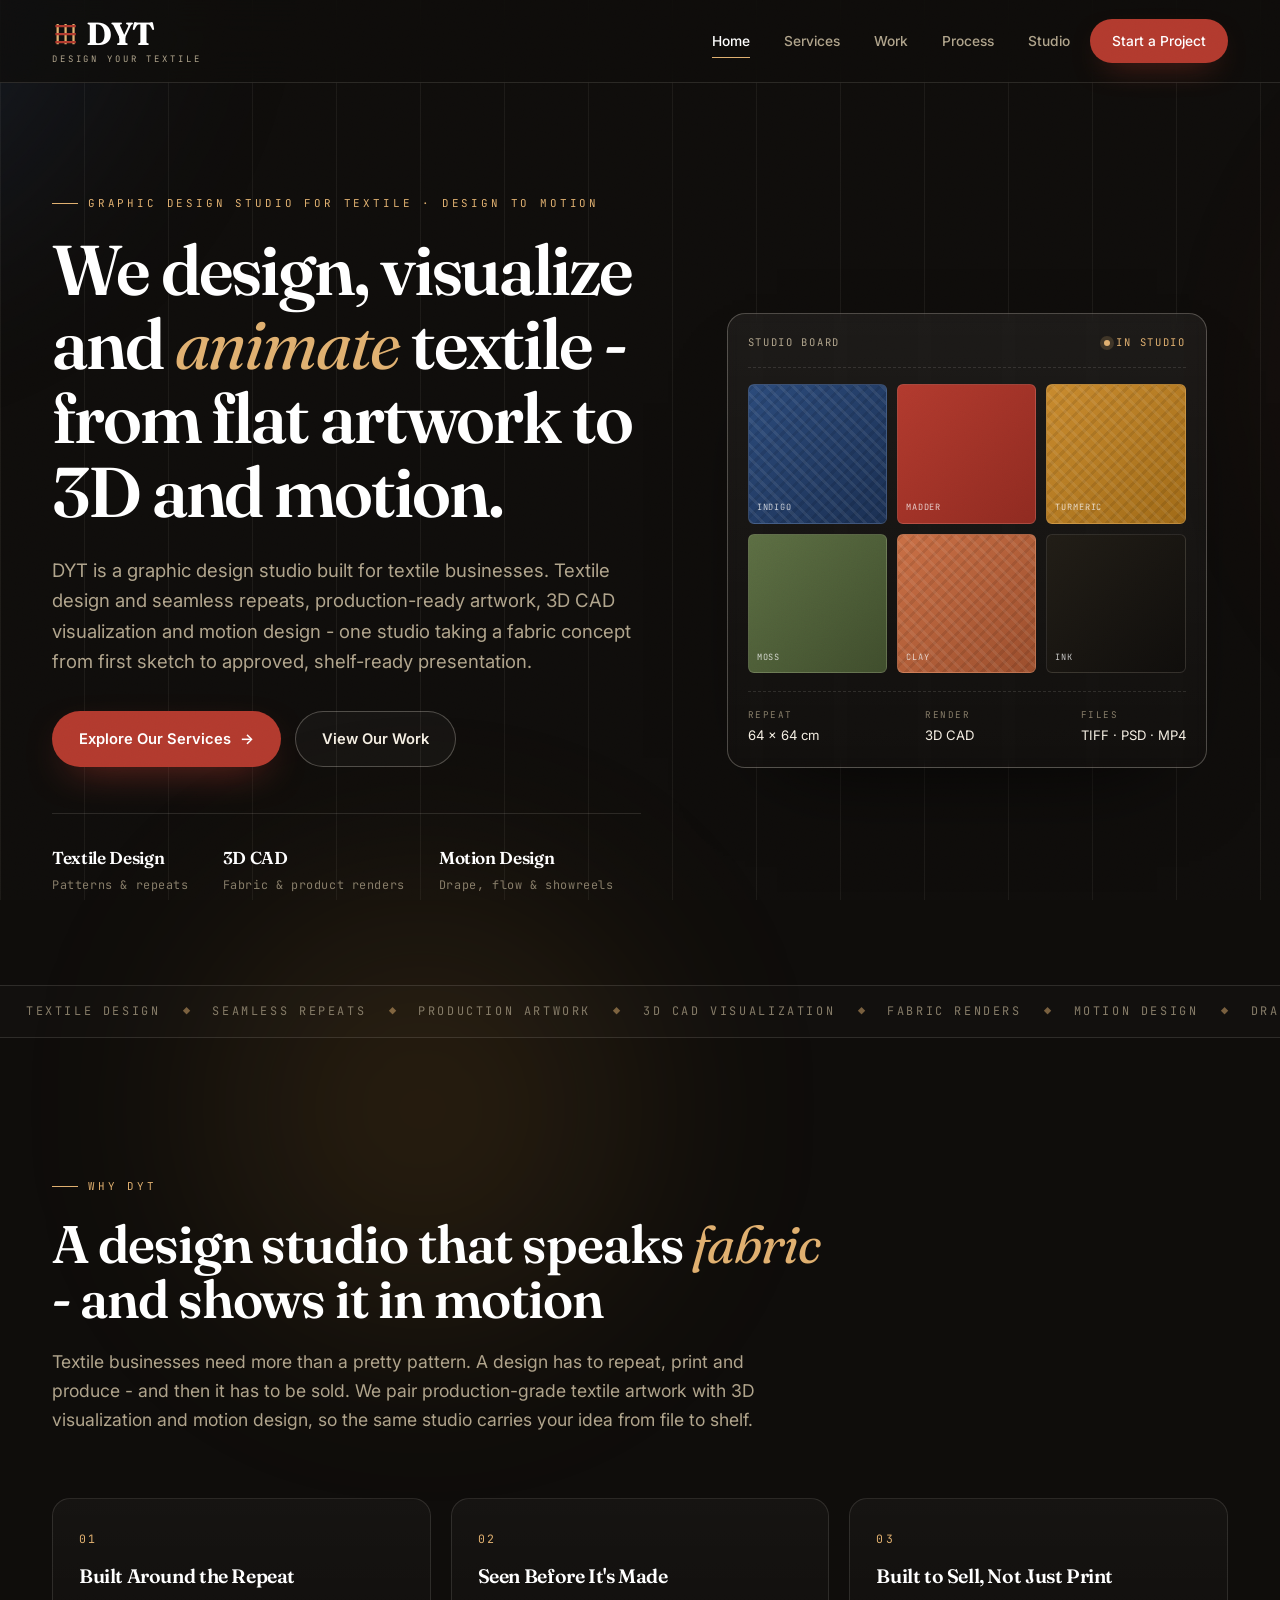
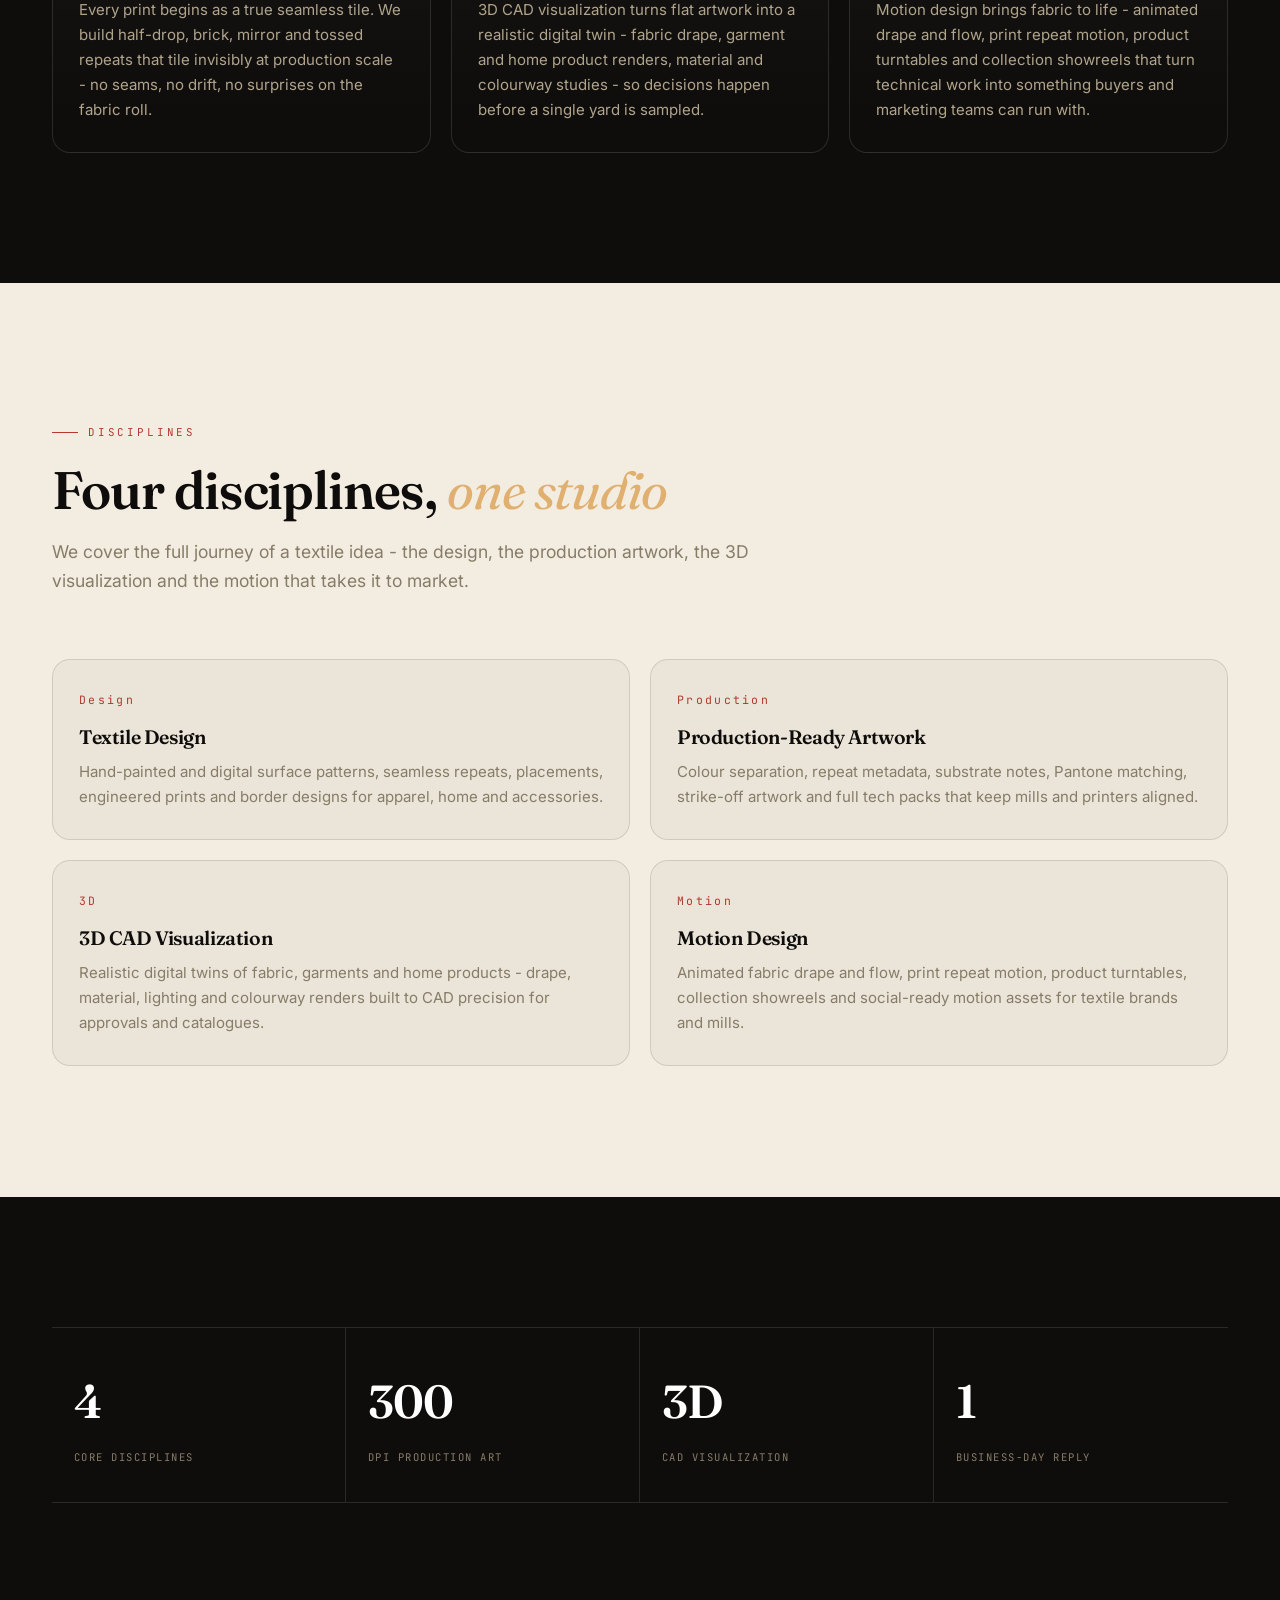
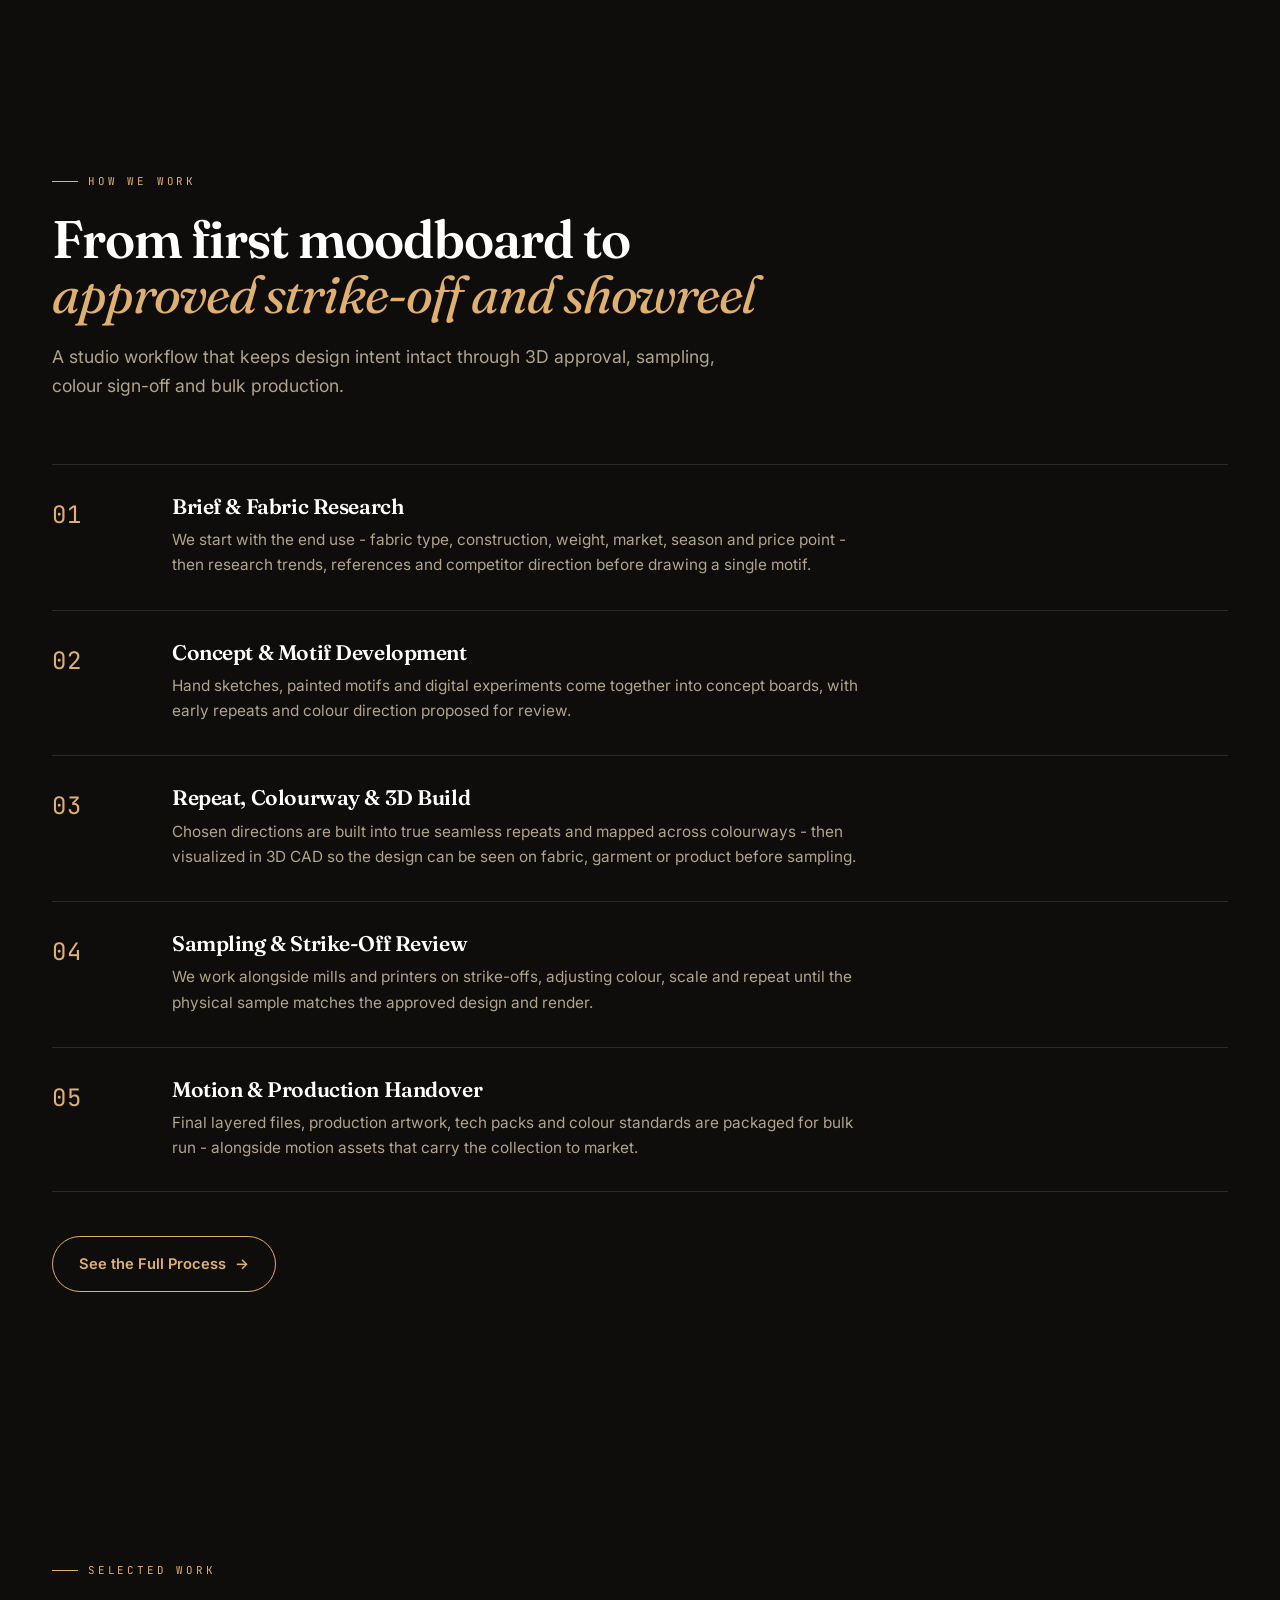
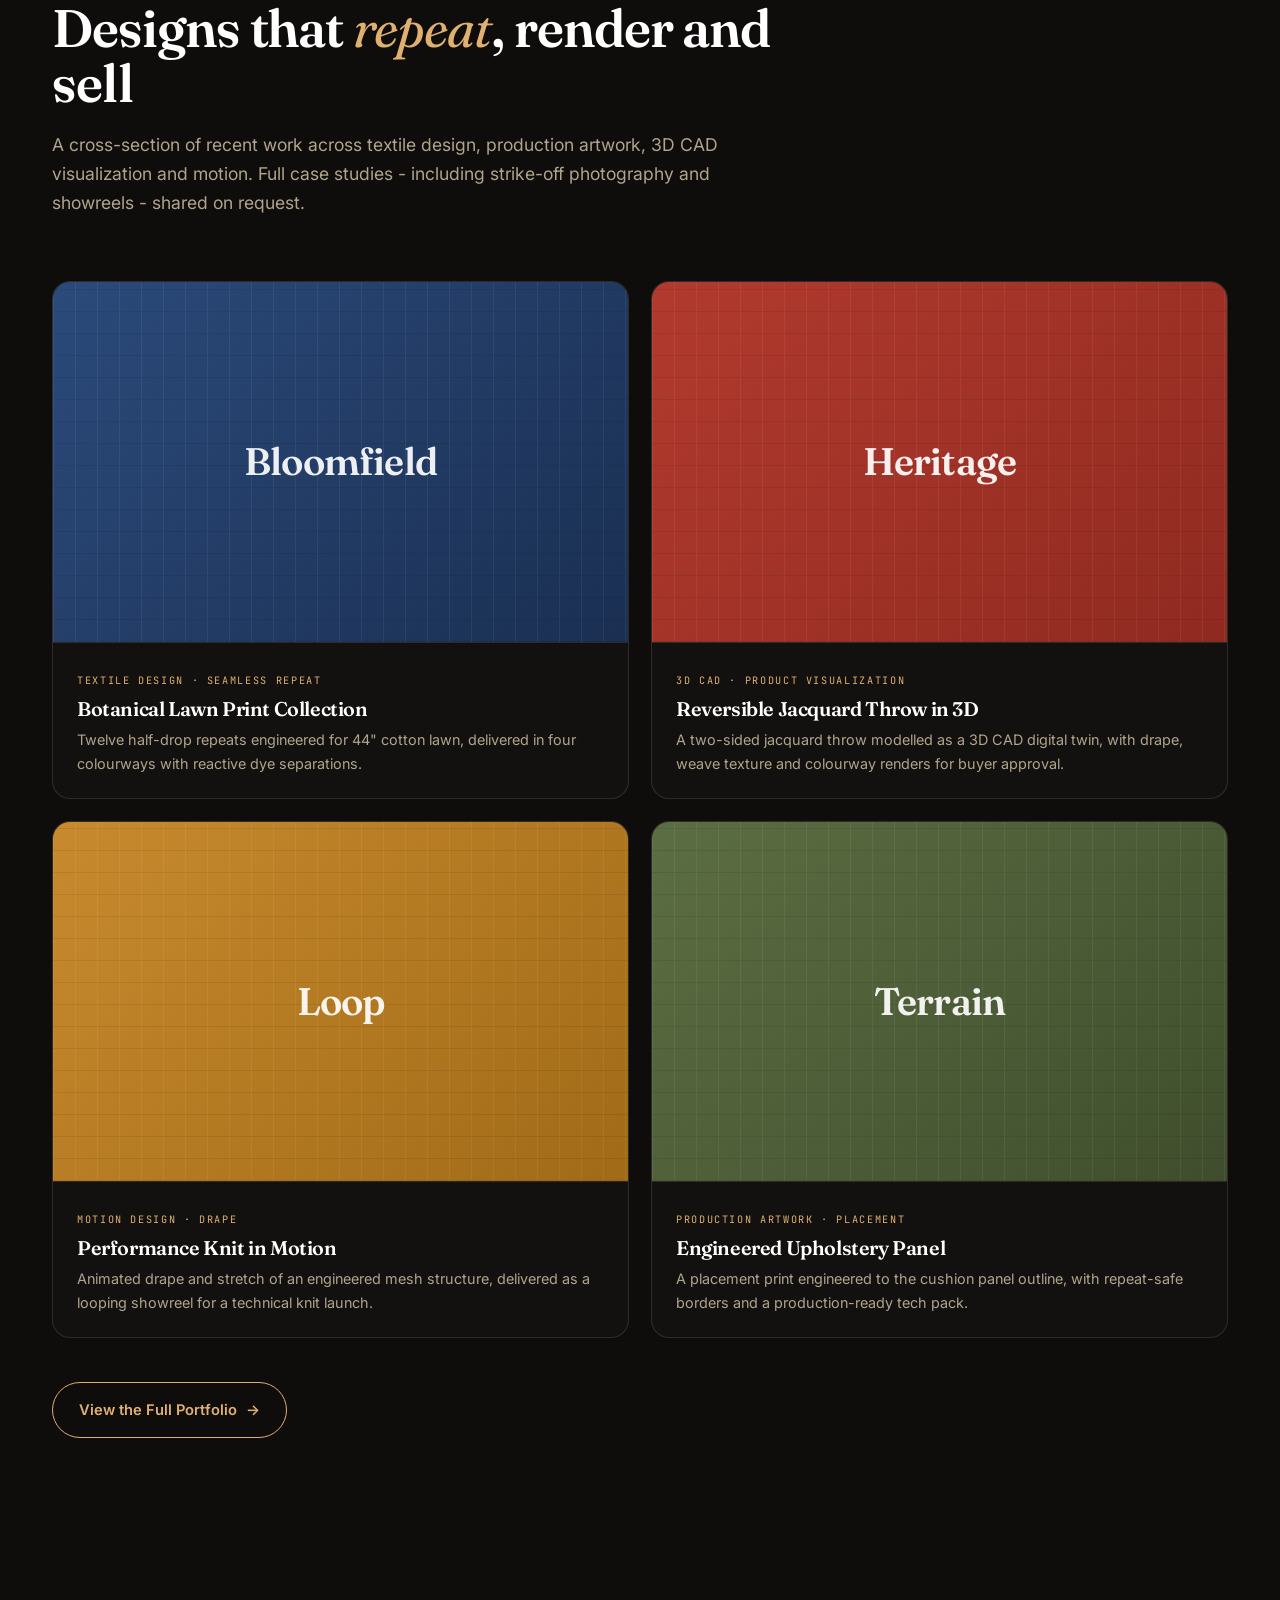
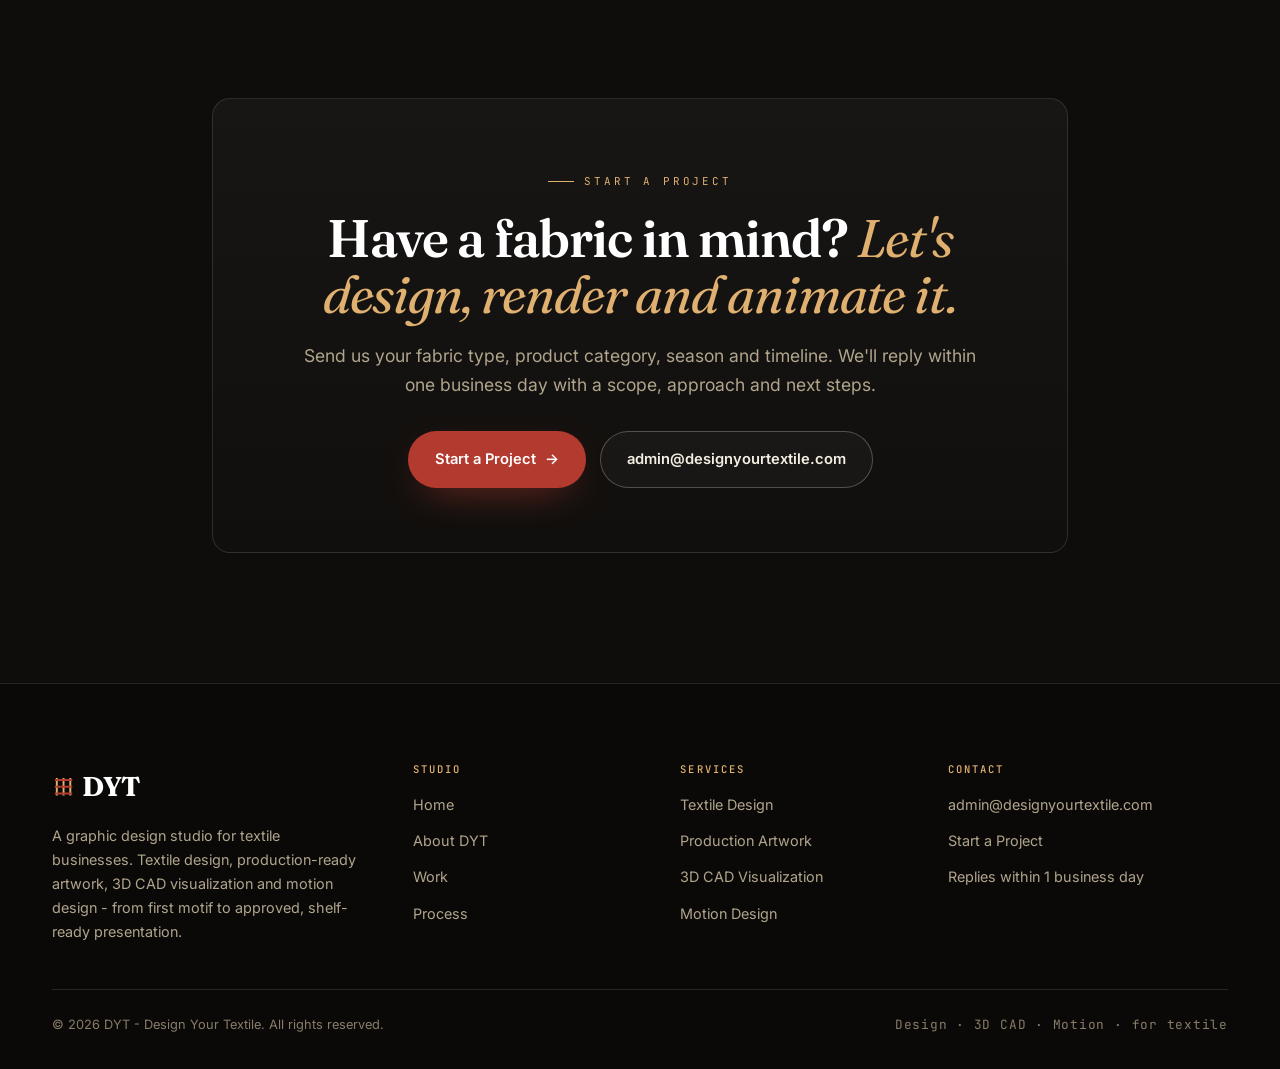
==== commit 859b1706: "Update website with latest code: add new pages (about, contact, portfolio, process, services), conta" ====
--- a/index.html
+++ b/index.html
@@ -3,50 +3,54 @@
 <head>
 <meta charset="UTF-8">
 <meta name="viewport" content="width=device-width, initial-scale=1.0, viewport-fit=cover">
-<title>Textile Graphic Designer | Production Color Management | DesignYourTextile</title>
-<meta name="description" content="DYT specializes in production-ready textile files, Pantone TCX matching, Delta-E correction, and ICC profile management. Learn why color management matters.">
-<meta name="keywords" content="textile graphic designer, textile color management, Pantone TCX matching, Delta-E textile, ICC profile textile, dye-lot consistency">
-<meta name="author" content="DesignYourTextile">
+<title>DYT - Design Your Textile | Textile Design, 3D CAD & Motion Studio</title>
+<meta name="description" content="DYT is a graphic design studio built for textile businesses - textile design, production-ready artwork, 3D CAD visualization and motion design that take a fabric concept from sketch to shelf-ready.">
+<meta name="keywords" content="textile design studio, graphic design for textile, production ready artwork, 3D CAD visualization textile, textile motion design, surface pattern design, seamless repeats, jacquard design, knit design, digital textile printing, tech pack, colourways, DYT Design Your Textile">
+<meta name="author" content="DYT - Design Your Textile">
 <meta name="robots" content="index, follow">
-<meta name="theme-color" content="#0b0a09">
-<meta property="og:title" content="Textile Graphic Designer | Production Color Management | DesignYourTextile">
-<meta property="og:description" content="DYT specializes in production-ready textile files, Pantone TCX matching, Delta-E correction, and ICC profile management.">
+<meta name="theme-color" content="#0f0d0b">
+<link rel="canonical" href="https://designyourtextile.com/">
+<meta property="og:title" content="DYT - Design Your Textile | Textile Design, 3D CAD & Motion Studio">
+<meta property="og:description" content="A graphic design studio for textile businesses. Textile design, production-ready artwork, 3D CAD visualization and motion design.">
 <meta property="og:type" content="website">
-<meta property="og:site_name" content="DesignYourTextile">
+<meta property="og:site_name" content="DYT - Design Your Textile">
+<meta property="og:url" content="https://designyourtextile.com/">
+<meta name="twitter:card" content="summary_large_image">
+<meta name="twitter:title" content="DYT - Design Your Textile">
+<meta name="twitter:description" content="A graphic design studio for textile businesses - design, 3D CAD and motion.">
 <link rel="preconnect" href="https://fonts.googleapis.com">
 <link rel="preconnect" href="https://fonts.gstatic.com" crossorigin>
-<link href="https://fonts.googleapis.com/css2?family=Fraunces:opsz,wght@9..144,400;9..144,500;9..144,600;9..144,700&family=Inter:wght@400;500;600;700&family=JetBrains+Mono:wght@400;500;600&display=swap" rel="stylesheet">
+<link href="https://fonts.googleapis.com/css2?family=Fraunces:ital,opsz,wght@0,9..144,300;0,9..144,400;0,9..144,500;0,9..144,600;0,9..144,700;0,9..144,900;1,9..144,400;1,9..144,500&family=Inter:wght@300;400;500;600;700&family=JetBrains+Mono:wght@400;500;600&display=swap" rel="stylesheet">
 <link rel="stylesheet" href="styles.css">
+<link rel="icon" href="data:image/svg+xml,%3Csvg xmlns='http://www.w3.org/2000/svg' viewBox='0 0 100 100'%3E%3Crect width='100' height='100' rx='22' fill='%230f0d0b'/%3E%3Cg stroke='%23e0b070' stroke-width='6'%3E%3Cpath d='M26 22v56M50 22v56M74 22v56'/%3E%3Cpath d='M22 26h56M22 50h56M22 74h56' stroke='%23b23a2e'/%3E%3C/g%3E%3C/svg%3E">
 <script type="application/ld+json">
-{"@context":"https://schema.org","@type":"ProfessionalService","name":"DesignYourTextile","alternateName":"DYT","description":"Textile print design and production color management services. Pantone TCX matching, Delta-E correction, ICC profile management, and dye-lot consistency.","email":"help@designyourtextile.com","areaServed":"Worldwide","serviceType":["Textile Color Management","Pantone TCX Matching","Delta-E Correction","ICC Profile Management","Dye-Lot Consistency"]}
+{"@context":"https://schema.org","@type":"ProfessionalService","name":"DYT - Design Your Textile","description":"A graphic design studio specialized in textile businesses - textile design, production-ready artwork, 3D CAD visualization and motion design.","email":"admin@designyourtextile.com","url":"https://designyourtextile.com/","areaServed":"Worldwide","serviceType":["Textile Design","Surface Pattern Design","Seamless Repeat Development","Production-Ready Artwork","Textile Tech Packs & Prepress","3D CAD Visualization","Fabric & Product 3D Rendering","Motion Design for Textile Brands","Textile Animation & Showreels"]}
 </script>
 <script type="application/ld+json">
-{"@context":"https://schema.org","@type":"FAQPage","mainEntity":[{"@type":"Question","name":"What is Delta-E and what tolerance should my brand use?","acceptedAnswer":{"@type":"Answer","text":"Delta-E is the numerical measurement of color difference between a target and production output. The textile industry typically requires Delta-E of 1.5 or less, and premium work often demands 0.5 or less."}},{"@type":"Question","name":"Why does my Pantone color look different on paper vs. fabric?","acceptedAnswer":{"@type":"Answer","text":"Pantone TPX and TPG are paper-based references, while TCX is engineered cotton. Only about 60 to 80 percent of paper references match the cotton TCX standard well, and dark or saturated colors rarely match on paper."}},{"@type":"Question","name":"How do I prevent dye-lot variation across large orders?","acceptedAnswer":{"@type":"Answer","text":"Set realistic Delta-E tolerances based on process stability, document color standards with Pantone TCX references, and archive production data so every lot is measured against a known baseline."}},{"@type":"Question","name":"Can a regular graphic designer handle textile production files?","acceptedAnswer":{"@type":"Answer","text":"Rarely. Screen design and print production require correct repeats, separations, ICC profiles, and substrate-aware color decisions that a general graphic designer is not trained to handle."}},{"@type":"Question","name":"What is an ICC profile and why does it matter for textile printing?","acceptedAnswer":{"@type":"Answer","text":"An ICC profile is a file that describes how a specific output device reproduces color. Calibrating each digital printer, rotary screen, or sublimation unit with the right profile ensures digital files translate accurately to fabric."}}]}
-</script>
-<script type="application/ld+json">
-{"@context":"https://schema.org","@type":"Service","serviceType":"Textile Production Color Management","provider":{"@type":"ProfessionalService","name":"DesignYourTextile","email":"help@designyourtextile.com"},"hasOfferCatalog":{"@type":"OfferCatalog","name":"DYT Services","itemListElement":[{"@type":"Offer","itemOffered":{"@type":"Service","name":"Cross-Substrate Color Matching"}},{"@type":"Offer","itemOffered":{"@type":"Service","name":"Pantone TCX Matching for Brand Clients"}},{"@type":"Offer","itemOffered":{"@type":"Service","name":"Delta-E Correction and Tolerance Management"}},{"@type":"Offer","itemOffered":{"@type":"Service","name":"ICC Profile Management"}},{"@type":"Offer","itemOffered":{"@type":"Service","name":"Dye-Lot Consistency Across Large Runs"}}]}}
+{"@context":"https://schema.org","@type":"FAQPage","mainEntity":[{"@type":"Question","name":"What kind of studio is DYT?","acceptedAnswer":{"@type":"Answer","text":"DYT is a graphic design studio specialized in textile businesses. We combine textile design, production-ready artwork, 3D CAD visualization and motion design - so a fabric concept can be designed, visualized, animated and produced under one roof."}},{"@type":"Question","name":"What does a textile design and artwork project deliver?","acceptedAnswer":{"@type":"Answer","text":"Deliverables typically include seamless repeat tiles, layered source files, colour-separated production artwork, colourway variants, mill-ready tech packs, strike-off artwork and repeat metadata such as repeat size in cm, DPI and Pantone references."}},{"@type":"Question","name":"What is 3D CAD visualization for textiles?","acceptedAnswer":{"@type":"Answer","text":"3D CAD visualization turns a flat design into a realistic digital twin - fabric drape, garment or home product mockups, material and colourway renders - so buyers and teams can approve the look before anything is sampled."}},{"@type":"Question","name":"What does motion design include?","acceptedAnswer":{"@type":"Answer","text":"Motion design brings fabric and products to life: animated drape and flow, print repeat motion, product turntables, collection showreels and social-ready motion assets for textile brands, mills and labels."}},{"@type":"Question","name":"How do we start a project with DYT?","acceptedAnswer":{"@type":"Answer","text":"Email admin@designyourtextile.com with your fabric type, product category, season, quantity, target market and timeline. We reply within one business day with a scope and next steps."}}]}
 </script>
 </head>
 <body>
-<a class="skip-link" href="#main">Skip to main content</a>
-<div class="mesh" aria-hidden="true"><span class="b1"></span><span class="b2"></span><span class="b3"></span><span class="b4"></span></div>
+<a class="skip-link" href="#main">Skip to content</a>
+<div class="grain" aria-hidden="true"></div>
+<div class="warp-bg" aria-hidden="true"></div>
+<div class="dye" aria-hidden="true"><span class="d1"></span><span class="d2"></span><span class="d3"></span></div>
 
 <header class="site">
 <div class="wrap">
-<nav class="nav" aria-label="Primary navigation">
-<a class="logo" href="#top" aria-label="DesignYourTextile home">
-<span>
-<span class="logo-mark">DYT<span class="dot"></span></span>
-<span class="logo-sub">DesignYourTextile</span>
-</span>
+<nav class="nav" aria-label="Primary">
+<a class="brand" href="index.html" aria-label="DYT - Design Your Textile home">
+<span class="brand-mark"><svg class="weave" viewBox="0 0 24 24" fill="none" aria-hidden="true"><g stroke="#e0b070" stroke-width="2"><path d="M5 3v18M12 3v18M19 3v18"/><path d="M3 5h18M3 12h18M3 19h18" stroke="#b23a2e"/></g></svg>DYT</span>
+<span class="brand-sub">Design Your Textile</span>
 </a>
-<button class="menu-toggle" id="menuToggle" aria-expanded="false" aria-controls="navLinks" aria-label="Toggle navigation menu">&#9776;</button>
+<button class="menu-toggle" id="menuToggle" aria-expanded="false" aria-controls="navLinks" aria-label="Toggle navigation menu"><span></span><span></span><span></span></button>
 <div class="nav-links" id="navLinks">
-<a href="#why">Why DYT</a>
-<a href="#services">Services</a>
-<a href="#workflow">Workflow</a>
-<a href="#faq">FAQ</a>
-<a href="#contact" class="nav-cta">Contact</a>
+<a href="index.html">Home</a>
+<a href="services.html">Services</a>
+<a href="portfolio.html">Work</a>
+<a href="process.html">Process</a>
+<a href="about.html">Studio</a>
+<a href="contact.html" class="nav-cta">Start a Project</a>
 </div>
 </nav>
 </div>
@@ -56,42 +60,36 @@
 <section class="hero" id="top">
 <div class="wrap">
 <div class="hero-grid">
-<div class="reveal">
-<span class="eyebrow">Textile Production Design &amp; Color Management</span>
-<h1>Your Textile Design Deserves <span class="hl">Production-Grade Color Accuracy</span></h1>
-<p class="sub">DesignYourTextile (DYT) bridges the gap between the design studio and the factory floor. I make sure what the buyer approves is exactly what comes off the production line.</p>
+<div class="hero-copy reveal">
+<span class="eyebrow">Graphic Design Studio for Textile &middot; Design to Motion</span>
+<h1>We design, visualize and <em>animate</em> textile - from flat artwork to 3D and motion.</h1>
+<p class="sub">DYT is a graphic design studio built for textile businesses. Textile design and seamless repeats, production-ready artwork, 3D CAD visualization and motion design - one studio taking a fabric concept from first sketch to approved, shelf-ready presentation.</p>
 <div class="hero-actions">
-<a class="btn btn-primary" href="#workflow">See How I Work With Mills <span class="arw" aria-hidden="true">&rarr;</span></a>
-<a class="btn btn-ghost" href="mailto:help@designyourtextile.com">Contact DYT</a>
-</div>
-<div class="hero-meta">
-<div><b>&#916;E &le; 0.5</b>Premium tolerance</div>
-<div><b>TCX</b>Engineered standards</div>
-<div><b>ICC</b>Device-calibrated output</div>
-</div>
-</div>
-<aside class="lab reveal" aria-label="Illustrative production color specification sample">
-<div class="lab-head"><span>Color Standard / Live</span><span class="live">Verified</span></div>
-<div class="swatch-grid" aria-hidden="true">
-<div class="swatch" data-tcx="19-4052 TCX" style="background:#1c2a4a"></div>
-<div class="swatch" data-tcx="18-1662 TCX" style="background:#c0392b"></div>
-<div class="swatch" data-tcx="13-0858 TCX" style="background:#f2c14e"></div>
-<div class="swatch" data-tcx="16-5938 TCX" style="background:#3f7d5a"></div>
-<div class="swatch" data-tcx="17-3619 TCX" style="background:#8f7bff"></div>
-<div class="swatch" data-tcx="15-1626 TCX" style="background:#ff5b3a"></div>
-<div class="swatch" data-tcx="19-4005 TCX" style="background:#0b0a09"></div>
-<div class="swatch" data-tcx="11-0601 TCX" style="background:#f5f1e8"></div>
-</div>
-<div class="spec">
-<div class="spec-row"><span class="k">Target Reference</span><span class="v">TCX 19-4052</span></div>
-<div class="spec-row"><span class="k">Substrate</span><span class="v">100% Cotton</span></div>
-<div class="spec-row"><span class="k">Measured &#916;E</span><span class="v pass">0.42 &#10003;</span></div>
-<div class="spec-row"><span class="k">Tolerance</span><span class="v">&le; 1.0</span></div>
-</div>
-<div class="gauge" aria-hidden="true">
-<span class="lbl">Pass</span>
-<span class="bar"><span class="fill" data-fill="88%"></span></span>
-<span class="lbl">Fail</span>
+<a class="btn btn-primary" href="services.html">Explore Our Services <span class="arw" aria-hidden="true">&rarr;</span></a>
+<a class="btn btn-ghost" href="portfolio.html">View Our Work</a>
+</div>
+<ul class="hero-badges" aria-label="Core capabilities">
+<li><b>Textile Design</b><span>Patterns &amp; repeats</span></li>
+<li><b>3D CAD</b><span>Fabric &amp; product renders</span></li>
+<li><b>Motion Design</b><span>Drape, flow &amp; showreels</span></li>
+</ul>
+</div>
+<aside class="hero-art reveal" aria-hidden="true">
+<div class="swatch-card">
+<div class="swatch-top"><span>Studio Board</span><span class="swatch-live">In Studio</span></div>
+<div class="loom">
+<div class="cell c-indigo c-motif"><span>Indigo</span></div>
+<div class="cell c-madder"><span>Madder</span></div>
+<div class="cell c-turmeric c-motif"><span>Turmeric</span></div>
+<div class="cell c-moss"><span>Moss</span></div>
+<div class="cell c-clay c-motif"><span>Clay</span></div>
+<div class="cell c-ink"><span>Ink</span></div>
+</div>
+<div class="swatch-foot">
+<div><span class="k">Repeat</span><span class="v">64 &times; 64 cm</span></div>
+<div><span class="k">Render</span><span class="v">3D CAD</span></div>
+<div><span class="k">Files</span><span class="v">TIFF &middot; PSD &middot; MP4</span></div>
+</div>
 </div>
 </aside>
 </div>
@@ -100,161 +98,97 @@
 
 <div class="marquee" aria-hidden="true">
 <div class="marquee-track">
-<span>Pantone TCX Matching</span><span>Delta-E Tolerance</span><span>ICC Profiles</span><span>Dye-Lot Consistency</span><span>Cross-Substrate</span><span>Prepress Ready</span>
-<span>Pantone TCX Matching</span><span>Delta-E Tolerance</span><span>ICC Profiles</span><span>Dye-Lot Consistency</span><span>Cross-Substrate</span><span>Prepress Ready</span>
-</div>
-</div>
-
-<section class="know" id="why">
-<div class="wrap">
-<div class="reveal">
-<span class="eyebrow">The Knowledge Base</span>
-<h2 class="section-title">Why You Need a Textile Production Designer (Not Just Any Graphic Designer)</h2>
-<p class="section-lead">A beautiful file on a screen is not a production-ready file. Color on fabric is governed by physics, chemistry, and process control &mdash; and that is where a specialist earns their keep.</p>
-</div>
-<div class="know-grid">
-<article class="block reveal" data-idx="A">
-<h3>The Substrate Problem &mdash; Why the Same Color Looks Different on Cotton, Polyester, and Silk</h3>
-<p>Different fibers absorb dye differently because of their <strong>molecular structure</strong> &mdash; specifically the ratio of amorphous (loose, dye-accessible) regions to crystalline (tightly packed) regions &mdash; along with pH sensitivity and surface reflectance.</p>
-<p>On the same dyeing condition, the color depth (measured as <strong>K/S</strong>) can vary dramatically across fibers:</p>
-<ul>
-<li><strong>Wool</strong> can produce a much deeper color depth <span class="tag warm">K/S = 4.4</span> because it has more amorphous regions.</li>
-<li><strong>Silk</strong> reaches roughly <span class="tag">K/S = 1.42</span>.</li>
-<li><strong>Cotton</strong> reaches roughly <span class="tag">K/S = 0.93</span>.</li>
-</ul>
-<p>Temperature matters just as much. <strong>Polyester dyed at 130&deg;C can actually produce lower color depth than at 100&deg;C</strong>, because the dye begins to decompose at the higher temperature.</p>
-<div class="callout"><span class="ico">&gt;</span><p><strong>The takeaway:</strong> the same Pantone reference applied to different fabrics will not visually match. This is physics, not a defect.</p></div>
-</article>
-<article class="block reveal" data-idx="B">
-<h3>What Delta-E Means and Why It Costs You Money</h3>
-<p><strong>Delta-E (&#916;E)</strong> is the numerical measurement of color difference between a target and what actually comes out of production. It turns "close enough" into a number you can manage.</p>
-<ul>
-<li>The textile industry typically requires <strong>&#916;E &le; 1.5</strong>, and premium work often demands <strong>&#916;E &le; 0.5</strong>.</li>
-<li>A &#916;E of <strong>3</strong> is often the loose commercial maximum &mdash; but for high-end brands that is far too permissive.</li>
-</ul>
-<p>When Delta-E is ignored, the consequences compound: fabric gets rejected, seasons get missed, brand reputation suffers, and money is wasted on strike-offs that never get approved.</p>
-</article>
-<article class="block reveal" data-idx="C">
-<h3>The Pantone TCX Difference &mdash; Why Paper Swatches Are Not Enough</h3>
-<p><strong>TCX</strong> means <em>Textile Cotton eXtended</em> &mdash; engineered cotton swatches designed specifically for accurate textile matching.</p>
-<ul>
-<li><strong>TPX / TPG</strong> are paper-based versions, and only about <strong>60&ndash;80%</strong> of them match the cotton TCX standard well.</li>
-<li><strong>Dark and saturated colors</strong> (black, navy, deep reds) rarely match on paper, because it is difficult to build sufficient depth of color on paper stock.</li>
-</ul>
-<p>If a brand specifies color from a paper guide, the mill may produce something that is technically "correct" but visually wrong. TCX removes that ambiguity.</p>
-</article>
-<article class="block reveal" data-idx="D">
-<h3>What Happens Without a Production Designer</h3>
-<p>Without a specialist managing color and files, the failures cascade through the entire production chain:</p>
-<ul>
-<li>Lab dips fail repeatedly, adding <strong>weeks of delay</strong> to the calendar.</li>
-<li>Dye lots drift across large orders, producing <strong>visible color variations</strong> in the final product.</li>
-<li><strong>1&ndash;5% extra fabric</strong> is routinely ordered just to compensate for color and defect issues.</li>
-<li>The brand's reputation takes a hit when customers receive products that don't match what they saw on screen or in a showroom.</li>
-</ul>
-<div class="callout"><span class="ico">&gt;</span><p>Every one of these problems is preventable with proper production design and color management from the start.</p></div>
-</article>
-</div>
-</div>
-</section>
-
-<section class="paper-sec" id="services">
-<div class="wrap">
-<div class="reveal">
-<span class="eyebrow">Services</span>
-<h2 class="section-title">What DYT Brings to Your Production</h2>
-<p class="section-lead">Five core services that keep your color accurate, your files production-ready, and your orders reproducible.</p>
-</div>
-<div class="svc-grid reveal">
-<article class="svc"><span class="num">01</span><h3>Cross-Substrate Color Matching</h3><p>Cotton, polyester, silk, and blends each behave differently. DYT ensures your target color is achievable and consistent across every fabric in your range.</p></article>
-<article class="svc"><span class="num">02</span><h3>Pantone / TCX Matching for Brand Clients</h3><p>Engineered standards, not paper approximations. DYT works with cotton TCX swatches to specify colors your mill can actually reproduce.</p></article>
-<article class="svc"><span class="num">03</span><h3>Delta-E Correction &amp; Tolerance Management</h3><p>Setting realistic, production-appropriate tolerances based on your process stability &mdash; not arbitrary numbers pulled from a catalogue.</p></article>
-<article class="svc"><span class="num">04</span><h3>ICC Profile Management</h3><p>For digital printers, rotary screens, and sublimation. Every output device gets calibrated so your digital files translate accurately to fabric.</p></article>
-<article class="svc"><span class="num">05</span><h3>Dye-Lot Consistency Across Large Runs</h3><p>Managing color drift across batches so your final product looks like one collection, not a patchwork of slightly different shades.</p></article>
-</div>
-</div>
-</section>
-
-<section id="workflow">
-<div class="wrap">
-<div class="reveal">
-<span class="eyebrow">Process</span>
-<h2 class="section-title">How a Textile Company Works With DYT</h2>
-<p class="section-lead">A clear, five-step process that takes your design intent from brief to reproducible bulk production.</p>
-</div>
-<div class="tl">
-<div class="tl-item reveal"><div class="tl-dot"><i>1</i></div><div class="tl-body"><h3>Brief and Specification Review</h3><p>You share your design intent, target fabrics, print method, and any existing color standards. DYT identifies potential color risks before anything goes to the mill.</p></div></div>
-<div class="tl-item reveal"><div class="tl-dot"><i>2</i></div><div class="tl-body"><h3>Color Standard Development</h3><p>DYT selects and documents the appropriate Pantone TCX references, considering substrate behavior and production capability.</p></div></div>
-<div class="tl-item reveal"><div class="tl-dot"><i>3</i></div><div class="tl-body"><h3>File Preparation and Prepress</h3><p>Production-ready files with correct repeats, separations, ICC profiles, and output settings for your specific print method.</p></div></div>
-<div class="tl-item reveal"><div class="tl-dot"><i>4</i></div><div class="tl-body"><h3>Lab Dip / Strike-Off Review</h3><p>DYT measures submitted samples against the target using &#916;E tolerances appropriate to your quality standard, and provides clear pass/fail feedback.</p></div></div>
-<div class="tl-item reveal"><div class="tl-dot"><i>5</i></div><div class="tl-body"><h3>Production Approval and Archive</h3><p>Once bulk production is approved, DYT archives the files, color standards, and tolerance data so your next order is reproducible.</p></div></div>
-</div>
-</div>
-</section>
-
-<section id="faq">
-<div class="wrap">
-<div class="reveal">
-<span class="eyebrow">FAQ</span>
-<h2 class="section-title">Frequently Asked Questions</h2>
-<p class="section-lead">Direct answers to the questions textile brand managers, sourcing teams, and product developers ask most.</p>
-</div>
-<div class="faq-wrap reveal">
-<details class="faq"><summary>What is Delta-E and what tolerance should my brand use?<span class="pm" aria-hidden="true"></span></summary><div class="ans"><p>Delta-E (&#916;E) is the numerical measurement of color difference between a target and production output. The textile industry typically requires &#916;E &le; 1.5, and premium work often demands &#916;E &le; 0.5. A &#916;E of 3 is the loose commercial maximum, but for high-end brands it is far too permissive. The right tolerance depends on your process stability, substrate, and quality standard.</p></div></details>
-<details class="faq"><summary>Why does my Pantone color look different on paper vs. fabric?<span class="pm" aria-hidden="true"></span></summary><div class="ans"><p>Pantone TPX and TPG are paper-based references, while TCX is engineered cotton. Only about 60&ndash;80% of paper references match the cotton TCX standard well, and dark or saturated colors (black, navy, deep reds) rarely match on paper because it is hard to build sufficient color depth on paper stock. Always specify from TCX when fabric is the final substrate.</p></div></details>
-<details class="faq"><summary>How do I prevent dye-lot variation across large orders?<span class="pm" aria-hidden="true"></span></summary><div class="ans"><p>Set realistic Delta-E tolerances based on your process stability, document color standards with Pantone TCX references, and archive production data so every subsequent lot is measured against a known baseline. This keeps large runs visually consistent instead of drifting shade by shade.</p></div></details>
-<details class="faq"><summary>Can a regular graphic designer handle textile production files?<span class="pm" aria-hidden="true"></span></summary><div class="ans"><p>Rarely. Textile screen design and print production require correct repeats, color separations, ICC profiles, and substrate-aware color decisions that a general graphic designer is not trained to handle. Production files that look perfect on screen can fail completely on the mill floor.</p></div></details>
-<details class="faq"><summary>What is an ICC profile and why does it matter for textile printing?<span class="pm" aria-hidden="true"></span></summary><div class="ans"><p>An ICC profile is a file that describes how a specific output device reproduces color. Calibrating each digital printer, rotary screen, or sublimation unit with the right profile ensures your digital files translate accurately to fabric, reducing surprises between what you design and what gets printed.</p></div></details>
-</div>
-</div>
-</section>
-
-<section id="testimonials">
-<div class="wrap">
-<div class="reveal">
-<span class="eyebrow">Client Feedback</span>
-<h2 class="section-title">What Clients Say About Working With DYT</h2>
-<p class="section-lead">Real results from brands and mills who stopped guessing at color and started controlling it.</p>
-</div>
-<div class="testi reveal">
-<div class="testi-main">
-<p class="q">Replace this placeholder with a real client quote about color accuracy, reduced rework, or faster approvals.</p>
-<p class="testi-meta">Client Name<small>Company &mdash; Role</small></p>
-</div>
-<div class="testi-side">
-<div class="tc">“Testimonial slot 2 — describe the problem solved and the measurable outcome.”</div>
-<div class="tc">“Testimonial slot 3 — describe the problem solved and the measurable outcome.”</div>
-<div class="tc">“Testimonial slot 4 — describe the problem solved and the measurable outcome.”</div>
-</div>
-<p class="testi-note">Replace with real client feedback before publishing.</p>
-</div>
-</div>
-</section>
-
-<section class="contact" id="contact">
-<div class="wrap">
-<div class="reveal">
-<span class="eyebrow">Get In Touch</span>
-<h2 class="section-title">Let's Make Your Color Production-Ready</h2>
-<p class="section-lead">Tell me about your project and I'll tell you exactly where the color risks are &mdash; before they cost you a production run.</p>
-</div>
-<div class="contact-grid">
-<div class="reveal">
-<p style="color:var(--muted);margin-bottom:6px">Email me directly:</p>
-<a class="email-big" href="mailto:help@designyourtextile.com">help@designyourtextile.com</a>
-<h3 style="color:#fff;font-size:1.1rem;margin-bottom:8px">What to include in your inquiry</h3>
-<ul class="inq">
-<li><strong>Fabric type</strong> &mdash; cotton, polyester, silk, blends, or a mix across your range.</li>
-<li><strong>Print method</strong> &mdash; digital, rotary screen, sublimation, or other.</li>
-<li><strong>Target colors</strong> &mdash; Pantone TCX references, brand colors, or reference images.</li>
-<li><strong>Production timeline</strong> &mdash; key dates, order volumes, and approval deadlines.</li>
-</ul>
-</div>
-<div class="contact-card reveal">
-<h3>Ready to start?</h3>
-<p>Send a brief with the details above and DYT will respond with a plan for your color standards, file prep, and tolerance management.</p>
-<a class="btn btn-primary" href="mailto:help@designyourtextile.com?subject=Project%20Inquiry%20for%20DYT">Email DYT Now <span class="arw" aria-hidden="true">&rarr;</span></a>
-<p class="fine">Prefer email first? Write to <a href="mailto:help@designyourtextile.com" style="color:var(--aqua)">help@designyourtextile.com</a> and I'll reply within one business day.</p>
+<span>Textile Design</span><span>Seamless Repeats</span><span>Production Artwork</span><span>3D CAD Visualization</span><span>Fabric Renders</span><span>Motion Design</span><span>Drape Animation</span><span>Showreels</span>
+<span>Textile Design</span><span>Seamless Repeats</span><span>Production Artwork</span><span>3D CAD Visualization</span><span>Fabric Renders</span><span>Motion Design</span><span>Drape Animation</span><span>Showreels</span>
+</div>
+</div>
+
+<section class="section" id="why">
+<div class="wrap">
+<div class="section-head reveal">
+<span class="eyebrow">Why DYT</span>
+<h2 class="section-title">A design studio that speaks <em>fabric</em> - and shows it in motion</h2>
+<p class="section-lead">Textile businesses need more than a pretty pattern. A design has to repeat, print and produce - and then it has to be sold. We pair production-grade textile artwork with 3D visualization and motion design, so the same studio carries your idea from file to shelf.</p>
+</div>
+<div class="grid-3">
+<article class="why-card reveal"><span class="why-idx">01</span><h3>Built Around the Repeat</h3><p>Every print begins as a true seamless tile. We build half-drop, brick, mirror and tossed repeats that tile invisibly at production scale - no seams, no drift, no surprises on the fabric roll.</p></article>
+<article class="why-card reveal"><span class="why-idx">02</span><h3>Seen Before It's Made</h3><p>3D CAD visualization turns flat artwork into a realistic digital twin - fabric drape, garment and home product renders, material and colourway studies - so decisions happen before a single yard is sampled.</p></article>
+<article class="why-card reveal"><span class="why-idx">03</span><h3>Built to Sell, Not Just Print</h3><p>Motion design brings fabric to life - animated drape and flow, print repeat motion, product turntables and collection showreels that turn technical work into something buyers and marketing teams can run with.</p></article>
+</div>
+</div>
+</section>
+
+<section class="section section-paper" id="expertise">
+<div class="wrap">
+<div class="section-head reveal">
+<span class="eyebrow">Disciplines</span>
+<h2 class="section-title">Four disciplines, <em>one studio</em></h2>
+<p class="section-lead">We cover the full journey of a textile idea - the design, the production artwork, the 3D visualization and the motion that takes it to market.</p>
+</div>
+<div class="grid-2">
+<article class="why-card reveal" style="background:rgba(15,13,11,.03);border-color:rgba(15,13,11,.12)"><span class="why-idx" style="color:var(--madder)">Design</span><h3 style="color:var(--ink)">Textile Design</h3><p style="color:var(--muted-2)">Hand-painted and digital surface patterns, seamless repeats, placements, engineered prints and border designs for apparel, home and accessories.</p></article>
+<article class="why-card reveal" style="background:rgba(15,13,11,.03);border-color:rgba(15,13,11,.12)"><span class="why-idx" style="color:var(--madder)">Production</span><h3 style="color:var(--ink)">Production-Ready Artwork</h3><p style="color:var(--muted-2)">Colour separation, repeat metadata, substrate notes, Pantone matching, strike-off artwork and full tech packs that keep mills and printers aligned.</p></article>
+<article class="why-card reveal" style="background:rgba(15,13,11,.03);border-color:rgba(15,13,11,.12)"><span class="why-idx" style="color:var(--madder)">3D</span><h3 style="color:var(--ink)">3D CAD Visualization</h3><p style="color:var(--muted-2)">Realistic digital twins of fabric, garments and home products - drape, material, lighting and colourway renders built to CAD precision for approvals and catalogues.</p></article>
+<article class="why-card reveal" style="background:rgba(15,13,11,.03);border-color:rgba(15,13,11,.12)"><span class="why-idx" style="color:var(--madder)">Motion</span><h3 style="color:var(--ink)">Motion Design</h3><p style="color:var(--muted-2)">Animated fabric drape and flow, print repeat motion, product turntables, collection showreels and social-ready motion assets for textile brands and mills.</p></article>
+</div>
+</div>
+</section>
+
+<section class="section">
+<div class="wrap">
+<div class="stat-band reveal">
+<div class="stat"><b>4</b><span>Core Disciplines</span></div>
+<div class="stat"><b>300</b><span>DPI Production Art</span></div>
+<div class="stat"><b>3D</b><span>CAD Visualization</span></div>
+<div class="stat"><b>1</b><span>Business-Day Reply</span></div>
+</div>
+</div>
+</section>
+
+<section class="section" id="process-teaser">
+<div class="wrap">
+<div class="section-head reveal">
+<span class="eyebrow">How We Work</span>
+<h2 class="section-title">From first moodboard to <em>approved strike-off and showreel</em></h2>
+<p class="section-lead">A studio workflow that keeps design intent intact through 3D approval, sampling, colour sign-off and bulk production.</p>
+</div>
+<ol class="steps">
+<li class="step reveal"><span class="step-num">01</span><div class="step-body"><h3>Brief &amp; Fabric Research</h3><p>We start with the end use - fabric type, construction, weight, market, season and price point - then research trends, references and competitor direction before drawing a single motif.</p></div></li>
+<li class="step reveal"><span class="step-num">02</span><div class="step-body"><h3>Concept &amp; Motif Development</h3><p>Hand sketches, painted motifs and digital experiments come together into concept boards, with early repeats and colour direction proposed for review.</p></div></li>
+<li class="step reveal"><span class="step-num">03</span><div class="step-body"><h3>Repeat, Colourway &amp; 3D Build</h3><p>Chosen directions are built into true seamless repeats and mapped across colourways - then visualized in 3D CAD so the design can be seen on fabric, garment or product before sampling.</p></div></li>
+<li class="step reveal"><span class="step-num">04</span><div class="step-body"><h3>Sampling &amp; Strike-Off Review</h3><p>We work alongside mills and printers on strike-offs, adjusting colour, scale and repeat until the physical sample matches the approved design and render.</p></div></li>
+<li class="step reveal"><span class="step-num">05</span><div class="step-body"><h3>Motion &amp; Production Handover</h3><p>Final layered files, production artwork, tech packs and colour standards are packaged for bulk run - alongside motion assets that carry the collection to market.</p></div></li>
+</ol>
+<div style="margin-top:44px"><a class="btn btn-thread" href="process.html">See the Full Process <span class="arw" aria-hidden="true">&rarr;</span></a></div>
+</div>
+</section>
+
+<section class="section" id="work">
+<div class="wrap">
+<div class="section-head reveal">
+<span class="eyebrow">Selected Work</span>
+<h2 class="section-title">Designs that <em>repeat</em>, render and sell</h2>
+<p class="section-lead">A cross-section of recent work across textile design, production artwork, 3D CAD visualization and motion. Full case studies - including strike-off photography and showreels - shared on request.</p>
+</div>
+<div class="work-grid">
+<article class="work-card reveal"><div class="work-visual v1"><span class="work-mark">Bloomfield</span></div><div class="work-meta"><span class="work-cat">Textile Design &middot; Seamless Repeat</span><h3>Botanical Lawn Print Collection</h3><p>Twelve half-drop repeats engineered for 44" cotton lawn, delivered in four colourways with reactive dye separations.</p></div></article>
+<article class="work-card reveal"><div class="work-visual v2"><span class="work-mark">Heritage</span></div><div class="work-meta"><span class="work-cat">3D CAD &middot; Product Visualization</span><h3>Reversible Jacquard Throw in 3D</h3><p>A two-sided jacquard throw modelled as a 3D CAD digital twin, with drape, weave texture and colourway renders for buyer approval.</p></div></article>
+<article class="work-card reveal"><div class="work-visual v3"><span class="work-mark">Loop</span></div><div class="work-meta"><span class="work-cat">Motion Design &middot; Drape</span><h3>Performance Knit in Motion</h3><p>Animated drape and stretch of an engineered mesh structure, delivered as a looping showreel for a technical knit launch.</p></div></article>
+<article class="work-card reveal"><div class="work-visual v4"><span class="work-mark">Terrain</span></div><div class="work-meta"><span class="work-cat">Production Artwork &middot; Placement</span><h3>Engineered Upholstery Panel</h3><p>A placement print engineered to the cushion panel outline, with repeat-safe borders and a production-ready tech pack.</p></div></article>
+</div>
+<div style="margin-top:44px"><a class="btn btn-thread" href="portfolio.html">View the Full Portfolio <span class="arw" aria-hidden="true">&rarr;</span></a></div>
+</div>
+</section>
+
+<section class="section" id="cta">
+<div class="wrap wrap-narrow">
+<div class="form-wrap" style="text-align:center;padding:clamp(38px,6vw,64px)">
+<span class="eyebrow" style="justify-content:center">Start a Project</span>
+<h2 class="section-title" style="margin:0 auto;text-align:center">Have a fabric in mind? <em>Let's design, render and animate it.</em></h2>
+<p class="section-lead" style="margin:20px auto 0;text-align:center">Send us your fabric type, product category, season and timeline. We'll reply within one business day with a scope, approach and next steps.</p>
+<div style="display:flex;gap:14px;flex-wrap:wrap;justify-content:center;margin-top:32px">
+<a class="btn btn-primary" href="contact.html">Start a Project <span class="arw" aria-hidden="true">&rarr;</span></a>
+<a class="btn btn-ghost" href="mailto:admin@designyourtextile.com">admin@designyourtextile.com</a>
 </div>
 </div>
 </div>
@@ -263,90 +197,22 @@
 
 <footer class="site">
 <div class="wrap">
-<div class="foot-top">
-<div>
-<div class="foot-logo">DYT<span class="dot"></span></div>
-<p class="foot-tag">Textile production design and color management. I make sure what the buyer approves is exactly what comes off the production line.</p>
-</div>
-<div class="foot-col">
-<h4>Explore</h4>
-<ul>
-<li><a href="#why">Why DYT</a></li>
-<li><a href="#services">Services</a></li>
-<li><a href="#workflow">Workflow</a></li>
-<li><a href="#faq">FAQ</a></li>
-</ul>
-</div>
-<div class="foot-col">
-<h4>Contact</h4>
-<ul>
-<li><a href="mailto:help@designyourtextile.com">help@designyourtextile.com</a></li>
-<li><a href="#contact">Start an inquiry</a></li>
-<li><a href="#top">Back to top</a></li>
-</ul>
-</div>
+<div class="foot-grid">
+<div class="foot-brand">
+<span class="brand-mark"><svg class="weave" viewBox="0 0 24 24" fill="none" aria-hidden="true"><g stroke="#e0b070" stroke-width="2"><path d="M5 3v18M12 3v18M19 3v18"/><path d="M3 5h18M3 12h18M3 19h18" stroke="#b23a2e"/></g></svg>DYT</span>
+<p>A graphic design studio for textile businesses. Textile design, production-ready artwork, 3D CAD visualization and motion design - from first motif to approved, shelf-ready presentation.</p>
+</div>
+<div class="foot-col"><h4>Studio</h4><ul><li><a href="index.html">Home</a></li><li><a href="about.html">About DYT</a></li><li><a href="portfolio.html">Work</a></li><li><a href="process.html">Process</a></li></ul></div>
+<div class="foot-col"><h4>Services</h4><ul><li><a href="services.html#design">Textile Design</a></li><li><a href="services.html#production">Production Artwork</a></li><li><a href="services.html#cad">3D CAD Visualization</a></li><li><a href="services.html#motion">Motion Design</a></li></ul></div>
+<div class="foot-col"><h4>Contact</h4><ul><li><a href="mailto:admin@designyourtextile.com">admin@designyourtextile.com</a></li><li><a href="contact.html">Start a Project</a></li><li><span style="color:var(--muted);font-size:.9rem">Replies within 1 business day</span></li></ul></div>
 </div>
 <div class="foot-bottom">
-<span>&copy; <span id="year">2026</span> DesignYourTextile (DYT). All rights reserved.</span>
-<span>Production-Grade Color Accuracy</span>
+<span>&copy; <span id="y"></span> DYT - Design Your Textile. All rights reserved.</span>
+<span class="thread-note">Design &middot; 3D CAD &middot; Motion &middot; for textile</span>
 </div>
 </div>
 </footer>
-
-<script>
-(function(){
-  var toggle=document.getElementById('menuToggle');
-  var links=document.getElementById('navLinks');
-  if(toggle&&links){
-    toggle.addEventListener('click',function(){
-      var open=links.classList.toggle('open');
-      toggle.setAttribute('aria-expanded',open?'true':'false');
-    });
-    links.querySelectorAll('a').forEach(function(a){
-      a.addEventListener('click',function(){
-        links.classList.remove('open');
-        toggle.setAttribute('aria-expanded','false');
-      });
-    });
-  }
-  var yearEl=document.getElementById('year');
-  if(yearEl){yearEl.textContent=new Date().getFullYear();}
-  var reduce=window.matchMedia('(prefers-reduced-motion: reduce)').matches;
-  var reveals=document.querySelectorAll('.reveal');
-  if(reduce||!('IntersectionObserver' in window)){
-    reveals.forEach(function(el){el.classList.add('in');});
-  }else{
-    var io=new IntersectionObserver(function(entries){
-      entries.forEach(function(e){
-        if(e.isIntersecting){e.target.classList.add('in');io.unobserve(e.target);}
-      });
-    },{threshold:.12,rootMargin:'0px 0px -40px 0px'});
-    reveals.forEach(function(el){io.observe(el);});
-  }
-  var gauge=document.querySelector('.gauge .fill');
-  if(gauge){
-    var gio=new IntersectionObserver(function(entries){
-      entries.forEach(function(e){
-        if(e.isIntersecting){gauge.style.width=gauge.getAttribute('data-fill');gio.unobserve(e.target);}
-      });
-    },{threshold:.5});
-    gio.observe(gauge);
-  }
-  var hero=document.querySelector('.hero');
-  var lab=document.querySelector('.lab');
-  if(hero&&lab&&!reduce&&window.matchMedia('(pointer:fine)').matches){
-    hero.addEventListener('mousemove',function(ev){
-      var r=hero.getBoundingClientRect();
-      var x=(ev.clientX-r.left)/r.width-.5;
-      var y=(ev.clientY-r.top)/r.height-.5;
-      lab.style.transform='translate3d('+(x*-14)+'px,'+(y*-14)+'px,0) rotateX('+(y*-3)+'deg) rotateY('+(x*3)+'deg)';
-      lab.style.transition='transform .3s ease-out';
-    });
-    hero.addEventListener('mouseleave',function(){
-      lab.style.transform='translate3d(0,0,0)';
-    });
-  }
-})();
-</script>
+<script>document.getElementById('y').textContent=new Date().getFullYear();</script>
+<script src="script.js"></script>
 </body>
 </html>
--- a/styles.css
+++ b/styles.css
@@ -1,183 +1,265 @@
-:root{--ink:#0b0a09;--ink-2:#121110;--ink-3:#1a1815;--paper:#f5f1e8;--line:rgba(245,241,232,.13);--line-strong:rgba(245,241,232,.24);--text:#f6f2ea;--muted:#a89e8c;--muted-2:#6f6656;--coral:#ff5b3a;--coral-2:#e8421f;--aqua:#54d6c0;--magenta:#ff4f9a;--sun:#ffc24b;--violet:#8f7bff;--pass:#54d6c0;--maxw:1240px;--ease:cubic-bezier(.22,1,.36,1)}
+/* ==========================================================================
+   DYT - DESIGN YOUR TEXTILE
+   Textile studio design system: warp & weft, dyelots, swatches, looms.
+   ========================================================================== */
+:root{
+  --ink:#0f0d0b; --ink-2:#17140f; --ink-3:#211d16;
+  --paper:#f3ece0;
+  --text:#f5efe3; --muted:#b0a48c; --muted-2:#867c68;
+  --line:rgba(245,239,227,.12); --line-strong:rgba(245,239,227,.26);
+  --indigo:#2b4a7a; --indigo-deep:#1a2f52;
+  --madder:#b23a2e; --madder-2:#8f2a20;
+  --turmeric:#c88a2e; --turmeric-2:#a06a17;
+  --moss:#5c6e43; --clay:#c96f45; --thread:#e0b070;
+  --maxw:1260px; --narrow:940px;
+  --ease:cubic-bezier(.22,1,.36,1);
+  --radius-lg:18px;
+}
 *{box-sizing:border-box;margin:0;padding:0}
 html{scroll-behavior:smooth;-webkit-text-size-adjust:100%}
 body{font-family:'Inter',system-ui,-apple-system,'Segoe UI',Roboto,sans-serif;background:var(--ink);color:var(--text);line-height:1.65;-webkit-font-smoothing:antialiased;font-size:16px;overflow-x:hidden}
-::selection{background:var(--coral);color:#fff}
-body::before{content:"";position:fixed;inset:0;z-index:9999;pointer-events:none;opacity:.035;background-image:url("data:image/svg+xml,%3Csvg xmlns='http://www.w3.org/2000/svg' width='140' height='140'%3E%3Cfilter id='n'%3E%3CfeTurbulence type='fractalNoise' baseFrequency='.85' numOctaves='3'/%3E%3C/filter%3E%3Crect width='100%25' height='100%25' filter='url(%23n)'/%3E%3C/svg%3E");mix-blend-mode:overlay}
-h1,h2,h3{font-family:'Fraunces',Georgia,serif;line-height:1.05;letter-spacing:-.025em;font-weight:600}
+::selection{background:var(--madder);color:#fff}
+h1,h2,h3,h4{font-family:'Fraunces',Georgia,'Times New Roman',serif;line-height:1.05;letter-spacing:-.02em;font-weight:600}
 a{color:inherit;text-decoration:none}
 img{max-width:100%;display:block}
 button{font-family:inherit}
-:focus-visible{outline:2px solid var(--aqua);outline-offset:3px;border-radius:4px}
-.skip-link{position:absolute;left:-9999px;top:0;background:var(--coral);color:#fff;padding:12px 18px;z-index:10000;font-weight:600}
+:focus-visible{outline:2px solid var(--madder);outline-offset:3px;border-radius:3px}
+.skip-link{position:absolute;left:-9999px;top:0;background:var(--madder);color:#fff;padding:12px 18px;z-index:10000;font-weight:600}
 .skip-link:focus{left:0}
-.wrap{max-width:var(--maxw);margin:0 auto;padding:0 clamp(18px,4vw,40px)}
-.mesh{position:fixed;inset:-20%;z-index:-2;pointer-events:none;filter:blur(90px);opacity:.5}
-.mesh span{position:absolute;border-radius:50%;mix-blend-mode:screen;animation:drift 26s var(--ease) infinite alternate}
-.mesh .b1{width:46vw;height:46vw;background:var(--coral);top:-8%;left:-6%;opacity:.5}
-.mesh .b2{width:40vw;height:40vw;background:var(--violet);top:30%;right:-10%;opacity:.4;animation-delay:-6s}
-.mesh .b3{width:34vw;height:34vw;background:var(--aqua);bottom:-10%;left:20%;opacity:.32;animation-delay:-12s}
-.mesh .b4{width:30vw;height:30vw;background:var(--magenta);top:55%;left:45%;opacity:.3;animation-delay:-18s}
-@keyframes drift{from{transform:translate3d(0,0,0) scale(1)}to{transform:translate3d(6vw,-4vw,0) scale(1.25)}}
-header.site{position:sticky;top:0;z-index:500;background:rgba(11,10,9,.72);backdrop-filter:blur(18px) saturate(150%);border-bottom:1px solid var(--line)}
-.nav{display:flex;align-items:center;justify-content:space-between;gap:18px;height:78px;position:relative}
-.logo{display:flex;align-items:center;gap:14px}
-.logo-mark{font-family:'Fraunces',serif;font-weight:700;font-size:clamp(1.9rem,4.4vw,2.5rem);letter-spacing:-.05em;line-height:.9;color:#fff;display:inline-flex;align-items:baseline}
-.logo-mark .dot{width:.34em;height:.34em;border-radius:50%;background:var(--coral);display:inline-block;margin-left:.08em;transform:translateY(-.06em);animation:pulse 3s ease-in-out infinite}
-@keyframes pulse{0%,100%{transform:translateY(-.06em) scale(1)}50%{transform:translateY(-.06em) scale(1.35)}}
-.logo-sub{display:block;font-family:'JetBrains Mono',monospace;font-size:.6rem;letter-spacing:.28em;text-transform:uppercase;color:var(--muted);margin-top:3px}
-.nav-links{display:flex;gap:2px;align-items:center}
-.nav-links a{color:var(--muted);font-size:.86rem;font-weight:500;padding:10px 14px;border-radius:100px;transition:color .25s,background .25s}
-.nav-links a:not(.nav-cta):hover{color:#fff;background:rgba(255,255,255,.06)}
-.nav-cta{background:var(--coral)!important;color:#fff!important;font-weight:600!important;padding:11px 20px!important;transition:box-shadow .3s,transform .3s}
-.nav-cta:hover{box-shadow:0 8px 30px -6px rgba(255,91,58,.7);transform:translateY(-1px)}
-.menu-toggle{display:none;background:transparent;border:1px solid var(--line-strong);color:var(--text);font-size:1.3rem;width:46px;height:46px;border-radius:12px;cursor:pointer}
-.btn{display:inline-flex;align-items:center;justify-content:center;gap:10px;min-height:52px;padding:15px 28px;border-radius:100px;font-weight:600;font-size:.98rem;cursor:pointer;border:1px solid transparent;transition:transform .3s var(--ease),background .3s,border-color .3s,box-shadow .3s}
-.btn-primary{background:var(--coral);color:#fff}
-.btn-primary:hover{background:var(--coral-2);transform:translateY(-2px);box-shadow:0 14px 40px -12px rgba(255,91,58,.75)}
-.btn-ghost{background:rgba(255,255,255,.03);color:var(--text);border-color:var(--line-strong)}
-.btn-ghost:hover{border-color:var(--aqua);color:#fff;background:rgba(84,214,192,.08)}
+.wrap{max-width:var(--maxw);margin:0 auto;padding:0 clamp(18px,4vw,42px)}
+.wrap-narrow{max-width:var(--narrow)}
+.grain{position:fixed;inset:0;z-index:9999;pointer-events:none;opacity:.05;mix-blend-mode:overlay;background-image:url("data:image/svg+xml,%3Csvg xmlns='http://www.w3.org/2000/svg' width='140' height='140'%3E%3Cfilter id='n'%3E%3CfeTurbulence type='fractalNoise' baseFrequency='.85' numOctaves='3' stitchTiles='stitch'/%3E%3C/filter%3E%3Crect width='100%25' height='100%25' filter='url(%23n)'/%3E%3C/svg%3E")}
+.warp-bg{position:fixed;inset:0;z-index:-3;pointer-events:none;opacity:.5;background-image:repeating-linear-gradient(90deg,var(--line) 0 1px,transparent 1px 84px)}
+.dye{position:fixed;inset:-25%;z-index:-2;pointer-events:none;filter:blur(110px);opacity:.5}
+.dye span{position:absolute;border-radius:50%;mix-blend-mode:screen;animation:bleed 34s var(--ease) infinite alternate}
+.dye .d1{width:44vw;height:44vw;background:var(--indigo);top:-8%;left:-8%;opacity:.5}
+.dye .d2{width:36vw;height:36vw;background:var(--madder);top:28%;right:-12%;opacity:.34;animation-delay:-9s}
+.dye .d3{width:32vw;height:32vw;background:var(--turmeric);bottom:-14%;left:28%;opacity:.28;animation-delay:-18s}
+@keyframes bleed{from{transform:translate3d(0,0,0) scale(1)}to{transform:translate3d(6vw,-4vw,0) scale(1.3)}}
+header.site{position:sticky;top:0;z-index:500;background:rgba(15,13,11,.78);backdrop-filter:blur(18px) saturate(150%);border-bottom:1px solid var(--line)}
+.nav{display:flex;align-items:center;justify-content:space-between;gap:18px;height:82px;position:relative}
+.brand{display:flex;flex-direction:column;line-height:1;gap:5px}
+.brand-mark{font-family:'Fraunces',serif;font-weight:700;font-size:clamp(1.5rem,3.8vw,2rem);letter-spacing:-.03em;color:#fff;display:inline-flex;align-items:baseline;gap:4px}
+.brand-mark .weave{display:inline-block;width:.85em;height:.85em;margin-right:3px;vertical-align:baseline;transform:translateY(.08em)}
+.brand-sub{font-family:'JetBrains Mono',monospace;font-size:.56rem;letter-spacing:.32em;text-transform:uppercase;color:var(--muted)}
+.menu-toggle{display:none;background:none;border:1px solid var(--line-strong);border-radius:100px;width:46px;height:46px;flex-direction:column;gap:4px;align-items:center;justify-content:center;cursor:pointer}
+.menu-toggle span{display:block;width:18px;height:1.6px;background:var(--text);transition:transform .3s var(--ease),opacity .3s}
+.menu-toggle[aria-expanded="true"] span:nth-child(1){transform:translateY(5.6px) rotate(45deg)}
+.menu-toggle[aria-expanded="true"] span:nth-child(2){opacity:0}
+.menu-toggle[aria-expanded="true"] span:nth-child(3){transform:translateY(-5.6px) rotate(-45deg)}
+.nav-links{display:flex;align-items:center;gap:6px}
+.nav-links a{font-size:.86rem;font-weight:500;color:var(--muted);padding:9px 14px;border-radius:100px;transition:color .25s,background .25s;position:relative}
+.nav-links a:hover{color:#fff;background:rgba(255,255,255,.05)}
+.nav-links a.active{color:#fff}
+.nav-links a.active::after{content:"";position:absolute;left:14px;right:14px;bottom:3px;height:1.5px;background:var(--thread)}
+.nav-cta{background:var(--madder)!important;color:#fff!important;padding:11px 22px!important;box-shadow:0 12px 32px -16px rgba(178,58,46,.9)}
+.nav-cta:hover{background:var(--madder-2)!important}
+.btn{display:inline-flex;align-items:center;gap:9px;font-weight:600;font-size:.92rem;padding:15px 26px;border-radius:100px;transition:transform .3s var(--ease),box-shadow .3s,background .3s,border-color .3s;cursor:pointer;border:1px solid transparent;white-space:nowrap}
 .btn .arw{transition:transform .3s var(--ease)}
-.btn:hover .arw{transform:translate(3px,-3px)}
-.reveal{opacity:0;transform:translateY(28px);transition:opacity .9s var(--ease),transform .9s var(--ease)}
+.btn:hover .arw{transform:translateX(4px)}
+.btn-primary{background:var(--madder);color:#fff;box-shadow:0 14px 40px -18px rgba(178,58,46,.9)}
+.btn-primary:hover{background:var(--madder-2);transform:translateY(-2px);box-shadow:0 20px 50px -18px rgba(178,58,46,.95)}
+.btn-ghost{background:rgba(255,255,255,.03);border-color:var(--line-strong);color:var(--text)}
+.btn-ghost:hover{border-color:var(--madder);color:#fff;transform:translateY(-2px)}
+.btn-thread{border-color:var(--thread);color:var(--thread)}
+.btn-thread:hover{background:var(--thread);color:var(--ink)}
+.eyebrow{display:inline-flex;align-items:center;gap:10px;font-family:'JetBrains Mono',monospace;font-size:.68rem;letter-spacing:.26em;text-transform:uppercase;color:var(--thread);margin-bottom:20px}
+.eyebrow::before{content:"";width:26px;height:1px;background:var(--thread);display:inline-block}
+.section-title{font-size:clamp(1.9rem,4.6vw,3.3rem);color:#fff;max-width:22ch}
+.section-title em{font-style:italic;color:var(--thread);font-weight:400}
+.section-lead{color:var(--muted);font-size:clamp(1rem,1.6vw,1.1rem);max-width:64ch;margin-top:20px}
+.section-head{margin-bottom:clamp(38px,6vw,64px)}
+.section{padding:clamp(70px,11vw,130px) 0;position:relative}
+.section-paper{background:var(--paper);color:var(--ink);border-top:1px solid var(--line);border-bottom:1px solid var(--line)}
+.section-paper .section-title{color:var(--ink)}
+.section-paper .section-lead{color:var(--muted-2)}
+.section-paper .eyebrow{color:var(--madder)}
+.section-paper .eyebrow::before{background:var(--madder)}
+.page-hero{padding:clamp(50px,7vw,90px) 0 clamp(36px,5vw,60px)}
+.page-hero h1{font-size:clamp(2.2rem,5.4vw,3.8rem);color:#fff;max-width:20ch}
+.page-hero p{color:var(--muted);font-size:clamp(1rem,1.7vw,1.14rem);max-width:62ch;margin-top:22px}
+.breadcrumb{font-family:'JetBrains Mono',monospace;font-size:.66rem;letter-spacing:.16em;text-transform:uppercase;color:var(--muted-2);margin-bottom:16px}
+.breadcrumb a:hover{color:var(--thread)}
+.hero{padding:clamp(56px,8vw,104px) 0 clamp(50px,7vw,90px);position:relative}
+.hero-grid{display:grid;grid-template-columns:1.06fr .94fr;gap:clamp(30px,5vw,70px);align-items:center}
+.hero h1{font-size:clamp(2.2rem,6vw,4.4rem);color:#fff;letter-spacing:-.03em;font-weight:600;max-width:16ch}
+.hero h1 em{font-style:italic;color:var(--thread);font-weight:400}
+.hero .sub{color:var(--muted);font-size:clamp(1.02rem,1.7vw,1.16rem);max-width:58ch;margin-top:26px}
+.hero-actions{display:flex;gap:14px;flex-wrap:wrap;margin-top:34px}
+.hero-badges{list-style:none;display:flex;flex-wrap:wrap;gap:14px 34px;margin-top:46px;padding-top:30px;border-top:1px solid var(--line)}
+.hero-badges li{display:flex;flex-direction:column;gap:3px}
+.hero-badges b{font-family:'Fraunces',serif;font-size:1.08rem;color:#fff;font-weight:600;letter-spacing:-.02em}
+.hero-badges span{font-size:.74rem;color:var(--muted-2);font-family:'JetBrains Mono',monospace;letter-spacing:.05em}
+.hero-art{display:flex;justify-content:center}
+.swatch-card{width:100%;max-width:480px;background:linear-gradient(180deg,rgba(255,255,255,.055),rgba(255,255,255,.012));border:1px solid var(--line-strong);border-radius:var(--radius-lg);padding:20px;backdrop-filter:blur(6px);box-shadow:0 40px 90px -50px rgba(0,0,0,.9);position:relative;overflow:hidden}
+.swatch-top{display:flex;justify-content:space-between;align-items:center;font-family:'JetBrains Mono',monospace;font-size:.66rem;letter-spacing:.16em;text-transform:uppercase;color:var(--muted);padding-bottom:16px;border-bottom:1px dashed var(--line)}
+.swatch-live{color:var(--thread);display:inline-flex;align-items:center;gap:6px}
+.swatch-live::before{content:"";width:6px;height:6px;border-radius:50%;background:var(--thread);box-shadow:0 0 0 4px rgba(224,176,112,.18);animation:pulse 2.4s infinite}
+@keyframes pulse{0%,100%{transform:scale(1)}50%{transform:scale(1.35)}}
+.loom{display:grid;grid-template-columns:repeat(3,1fr);gap:10px;margin-top:16px}
+.loom .cell{aspect-ratio:1/1;border-radius:6px;border:1px solid var(--line);position:relative;overflow:hidden;display:flex;align-items:flex-end;padding:8px}
+.loom .cell span{font-family:'JetBrains Mono',monospace;font-size:.54rem;letter-spacing:.1em;color:rgba(255,255,255,.75);text-transform:uppercase}
+.c-indigo{background:linear-gradient(135deg,var(--indigo),var(--indigo-deep))}
+.c-madder{background:linear-gradient(135deg,var(--madder),var(--madder-2))}
+.c-turmeric{background:linear-gradient(135deg,var(--turmeric),var(--turmeric-2))}
+.c-moss{background:linear-gradient(135deg,var(--moss),#3f4d2c)}
+.c-clay{background:linear-gradient(135deg,var(--clay),#9a4d2c)}
+.c-ink{background:linear-gradient(135deg,var(--ink-3),var(--ink))}
+.c-motif::after{content:"";position:absolute;inset:0;opacity:.5;background-image:repeating-linear-gradient(45deg,rgba(255,255,255,.14) 0 3px,transparent 3px 9px),repeating-linear-gradient(-45deg,rgba(0,0,0,.16) 0 3px,transparent 3px 9px)}
+.swatch-foot{display:flex;justify-content:space-between;gap:14px;margin-top:18px;padding-top:16px;border-top:1px dashed var(--line)}
+.swatch-foot div{display:flex;flex-direction:column;gap:2px}
+.swatch-foot .k{font-family:'JetBrains Mono',monospace;font-size:.58rem;letter-spacing:.16em;text-transform:uppercase;color:var(--muted-2)}
+.swatch-foot .v{font-size:.82rem;color:var(--text)}
+.marquee{border-top:1px solid var(--line);border-bottom:1px solid var(--line);overflow:hidden;background:rgba(255,255,255,.015)}
+.marquee-track{display:flex;gap:0;white-space:nowrap;animation:slide 42s linear infinite;padding:16px 0}
+.marquee-track span{font-family:'JetBrains Mono',monospace;font-size:.74rem;letter-spacing:.22em;text-transform:uppercase;color:var(--muted-2);padding:0 26px;position:relative}
+.marquee-track span::after{content:"\25C6";position:absolute;right:-6px;color:var(--thread);opacity:.5}
+@keyframes slide{from{transform:translateX(0)}to{transform:translateX(-50%)}}
+.grid-3{display:grid;grid-template-columns:repeat(3,1fr);gap:20px}
+.grid-2{display:grid;grid-template-columns:repeat(2,1fr);gap:20px}
+.grid-4{display:grid;grid-template-columns:repeat(4,1fr);gap:20px}
+.why-card{border:1px solid var(--line);border-radius:var(--radius-lg);padding:30px 26px;background:linear-gradient(180deg,rgba(255,255,255,.03),transparent);position:relative;overflow:hidden;transition:border-color .35s,transform .35s var(--ease)}
+.why-card:hover{border-color:var(--line-strong);transform:translateY(-4px)}
+.why-idx{font-family:'JetBrains Mono',monospace;font-size:.72rem;letter-spacing:.2em;color:var(--thread);display:block;margin-bottom:18px}
+.why-card h3{font-size:1.22rem;color:#fff;margin-bottom:12px}
+.why-card p{color:var(--muted);font-size:.94rem}
+.svc{position:relative;border:1px solid var(--line);border-radius:var(--radius-lg);padding:30px 26px;background:rgba(255,255,255,.02);transition:transform .35s var(--ease),border-color .35s,background .35s;overflow:hidden}
+.svc:hover{transform:translateY(-4px);border-color:var(--thread);background:rgba(255,255,255,.04)}
+.svc::before{content:"";position:absolute;top:0;left:0;width:56px;height:4px;background:var(--thread)}
+.svc-num{font-family:'JetBrains Mono',monospace;font-size:.7rem;letter-spacing:.2em;text-transform:uppercase;color:var(--thread);display:block;margin-bottom:16px}
+.svc h3{font-size:1.3rem;color:#fff;margin-bottom:12px}
+.svc p{color:var(--muted);font-size:.94rem}
+.svc-tags{list-style:none;display:flex;flex-wrap:wrap;gap:8px;margin-top:18px}
+.svc-tags li{font-family:'JetBrains Mono',monospace;font-size:.6rem;letter-spacing:.08em;text-transform:uppercase;color:var(--muted);border:1px solid var(--line);border-radius:100px;padding:4px 11px}
+.steps{list-style:none;display:grid;gap:2px}
+.step{display:grid;grid-template-columns:92px 1fr;gap:28px;padding:30px 0;border-top:1px solid var(--line);align-items:start;transition:background .3s}
+.step:last-child{border-bottom:1px solid var(--line)}
+.step:hover{background:rgba(255,255,255,.02)}
+.step-num{font-family:'JetBrains Mono',monospace;font-size:1.5rem;color:var(--thread);letter-spacing:.04em}
+.step-body h3{font-size:1.32rem;color:#fff;margin-bottom:10px}
+.step-body p{color:var(--muted);font-size:.96rem;max-width:70ch}
+.step-body .step-deliv{font-family:'JetBrains Mono',monospace;font-size:.7rem;letter-spacing:.08em;color:var(--thread);margin-top:12px;text-transform:uppercase}
+.work-grid{display:grid;grid-template-columns:repeat(2,1fr);gap:22px}
+.work-card{border:1px solid var(--line);border-radius:var(--radius-lg);overflow:hidden;background:rgba(255,255,255,.02);transition:transform .4s var(--ease),border-color .4s}
+.work-card:hover{transform:translateY(-5px);border-color:var(--line-strong)}
+.work-visual{aspect-ratio:16/10;position:relative;display:flex;align-items:center;justify-content:center;overflow:hidden}
+.work-visual .work-mark{font-family:'Fraunces',serif;font-size:clamp(1.6rem,4vw,2.4rem);font-weight:600;color:rgba(255,255,255,.92);letter-spacing:-.02em;position:relative;z-index:1}
+.work-visual::after{content:"";position:absolute;inset:0;background:repeating-linear-gradient(90deg,rgba(255,255,255,.06) 0 1px,transparent 1px 22px),repeating-linear-gradient(0deg,rgba(0,0,0,.08) 0 1px,transparent 1px 22px)}
+.v1{background:linear-gradient(135deg,var(--indigo),var(--indigo-deep))}
+.v2{background:linear-gradient(135deg,var(--madder),var(--madder-2))}
+.v3{background:linear-gradient(135deg,var(--turmeric),var(--turmeric-2))}
+.v4{background:linear-gradient(135deg,var(--moss),#3f4d2c)}
+.v5{background:linear-gradient(135deg,var(--clay),#9a4d2c)}
+.v6{background:linear-gradient(135deg,var(--indigo),var(--madder))}
+.work-meta{padding:22px 24px;border-top:1px solid var(--line)}
+.work-cat{font-family:'JetBrains Mono',monospace;font-size:.64rem;letter-spacing:.16em;text-transform:uppercase;color:var(--thread)}
+.work-meta h3{font-size:1.24rem;color:#fff;margin-top:8px}
+.work-meta p{color:var(--muted);font-size:.9rem;margin-top:8px}
+.stat-band{display:grid;grid-template-columns:repeat(4,1fr);border-top:1px solid var(--line);border-bottom:1px solid var(--line)}
+.stat{padding:36px 22px;border-right:1px solid var(--line)}
+.stat:last-child{border-right:none}
+.stat b{font-family:'Fraunces',serif;font-size:clamp(2rem,4vw,2.9rem);color:#fff;font-weight:600;display:block;letter-spacing:-.02em}
+.stat span{font-family:'JetBrains Mono',monospace;font-size:.66rem;letter-spacing:.14em;text-transform:uppercase;color:var(--muted-2);margin-top:8px;display:block}
+.palette-strip{display:flex;flex-wrap:wrap;gap:12px;margin-top:8px}
+.palette-strip .psw{width:78px;height:78px;border-radius:8px;border:1px solid var(--line);display:flex;flex-direction:column;justify-content:flex-end;padding:6px}
+.palette-strip .psw span{font-family:'JetBrains Mono',monospace;font-size:.5rem;letter-spacing:.06em;color:rgba(255,255,255,.85);text-transform:uppercase}
+.faq-list{display:grid;gap:12px}
+.faq{border:1px solid var(--line);border-radius:var(--radius-lg);background:rgba(255,255,255,.02);overflow:hidden}
+.faq summary{list-style:none;cursor:pointer;padding:22px 24px;font-family:'Fraunces',serif;font-size:1.1rem;color:#fff;display:flex;justify-content:space-between;align-items:center;gap:16px}
+.faq summary::-webkit-details-marker{display:none}
+.faq .pm{width:20px;height:20px;position:relative;flex:none}
+.faq .pm::before,.faq .pm::after{content:"";position:absolute;background:var(--thread);transition:transform .3s var(--ease)}
+.faq .pm::before{top:9px;left:0;width:20px;height:1.6px}
+.faq .pm::after{left:9px;top:0;width:1.6px;height:20px}
+.faq[open] .pm::after{transform:scaleY(0)}
+.faq .ans{padding:0 24px 24px;color:var(--muted);font-size:.95rem}
+.section-paper .faq{background:rgba(15,13,11,.03);border-color:rgba(15,13,11,.14)}
+.section-paper .faq summary{color:var(--ink)}
+.section-paper .faq .ans{color:var(--muted-2)}
+.section-paper .faq .pm::before,.section-paper .faq .pm::after{background:var(--madder)}
+.contact-grid{display:grid;grid-template-columns:.9fr 1.1fr;gap:clamp(30px,5vw,60px);align-items:start}
+.contact-info .ci-kicker{font-family:'JetBrains Mono',monospace;font-size:.68rem;letter-spacing:.2em;text-transform:uppercase;color:var(--muted-2);margin-bottom:12px}
+.email-big{font-family:'Fraunces',serif;font-size:clamp(1.3rem,3.4vw,2rem);color:var(--thread);word-break:break-word;border-bottom:1px solid transparent;transition:border-color .3s;letter-spacing:-.01em}
+.email-big:hover{border-color:var(--thread)}
+.contact-info h3{font-size:1.2rem;color:#fff;margin:34px 0 14px}
+.inq{list-style:none;display:grid;gap:12px}
+.inq li{color:var(--muted);font-size:.93rem;padding-left:22px;position:relative}
+.inq li::before{content:"\25C6";position:absolute;left:0;color:var(--thread);font-size:.7rem;top:3px}
+.inq strong{color:var(--text);font-weight:600}
+.contact-quick{margin-top:32px}
+.contact-quick .fine{color:var(--muted-2);font-size:.8rem;margin-top:12px;font-family:'JetBrains Mono',monospace;letter-spacing:.04em}
+.form-wrap{border:1px solid var(--line);border-radius:var(--radius-lg);padding:clamp(24px,4vw,38px);background:linear-gradient(180deg,rgba(255,255,255,.04),rgba(255,255,255,.01))}
+.form-title{font-size:1.5rem;color:#fff;margin-bottom:6px}
+.form-sub{color:var(--muted);font-size:.9rem;margin-bottom:26px}
+.req{color:var(--thread)}
+.form-grid{display:grid;grid-template-columns:1fr 1fr;gap:18px}
+.field{display:flex;flex-direction:column;gap:7px}
+.field-full{grid-column:1/-1}
+.field label{font-family:'JetBrains Mono',monospace;font-size:.66rem;letter-spacing:.12em;text-transform:uppercase;color:var(--muted)}
+.field .opt{color:var(--muted-2);text-transform:none;letter-spacing:.02em}
+.field input,.field select,.field textarea{background:rgba(0,0,0,.28);border:1px solid var(--line-strong);border-radius:10px;color:var(--text);font-family:inherit;font-size:.95rem;padding:13px 15px;transition:border-color .25s,box-shadow .25s;width:100%}
+.field textarea{resize:vertical;min-height:130px}
+.field input::placeholder,.field textarea::placeholder{color:var(--muted-2)}
+.field input:focus,.field select:focus,.field textarea:focus{outline:none;border-color:var(--thread);box-shadow:0 0 0 3px rgba(224,176,112,.14)}
+.field input.invalid,.field select.invalid,.field textarea.invalid{border-color:var(--madder);box-shadow:0 0 0 3px rgba(178,58,46,.16)}
+.field .error{font-size:.74rem;color:#f0a08f;font-family:'JetBrains Mono',monospace;min-height:1em}
+.field select{appearance:none;background-image:url("data:image/svg+xml,%3Csvg xmlns='http://www.w3.org/2000/svg' width='12' height='8' viewBox='0 0 12 8'%3E%3Cpath d='M1 1l5 5 5-5' stroke='%23b0a48c' stroke-width='1.6' fill='none' stroke-linecap='round'/%3E%3C/svg%3E");background-repeat:no-repeat;background-position:right 15px center;padding-right:38px}
+.field select option{background:var(--ink-2);color:var(--text)}
+.file-drop{position:relative;border:1.5px dashed var(--line-strong);border-radius:10px;padding:20px;text-align:center;cursor:pointer;transition:border-color .25s,background .25s;background:rgba(0,0,0,.18)}
+.file-drop:hover{border-color:var(--thread)}
+.file-drop input{position:absolute;inset:0;opacity:0;cursor:pointer;width:100%;height:100%;padding:0}
+.file-drop .fd-ico{color:var(--thread);font-family:'JetBrains Mono',monospace;font-size:.72rem;letter-spacing:.1em;text-transform:uppercase}
+.file-drop .fd-hint{color:var(--muted-2);font-size:.78rem;margin-top:6px}
+.file-drop .fd-name{color:var(--text);font-size:.82rem;margin-top:8px;font-family:'JetBrains Mono',monospace;word-break:break-all}
+.file-drop.invalid{border-color:var(--madder)}
+.hp{position:absolute;left:-9999px;height:0;width:0;overflow:hidden}
+.submit-row{grid-column:1/-1;display:flex;align-items:center;gap:18px;flex-wrap:wrap;margin-top:6px}
+.submit-btn{position:relative;display:inline-flex;align-items:center;gap:10px;background:var(--madder);color:#fff;border:none;border-radius:100px;padding:15px 30px;font-weight:600;font-size:.94rem;cursor:pointer;transition:background .3s,transform .3s var(--ease)}
+.submit-btn:hover{background:var(--madder-2);transform:translateY(-2px)}
+.submit-btn:disabled{opacity:.7;cursor:wait;transform:none}
+.submit-btn.loading .sp{display:inline-block}
+.submit-btn .sp{display:none;width:15px;height:15px;border:2px solid rgba(255,255,255,.35);border-top-color:#fff;border-radius:50%;animation:spin .7s linear infinite}
+@keyframes spin{to{transform:rotate(360deg)}}
+.status{grid-column:1/-1;border-radius:12px;padding:16px 18px;display:none;flex-direction:column;gap:3px}
+.status.show{display:flex}
+.status strong{font-family:'Fraunces',serif;font-size:1.02rem}
+.status span{font-size:.88rem;opacity:.9}
+.status.success{background:rgba(92,110,67,.18);border:1px solid rgba(92,110,67,.5);color:#cfe0b8}
+.status.error{background:rgba(178,58,46,.16);border:1px solid rgba(178,58,46,.5);color:#f0b3a6}
+footer.site{border-top:1px solid var(--line);padding:clamp(50px,7vw,80px) 0 34px;background:rgba(0,0,0,.25)}
+.foot-grid{display:grid;grid-template-columns:1.4fr 1fr 1fr 1.2fr;gap:34px}
+.foot-brand .brand-mark{font-size:1.7rem}
+.foot-brand p{color:var(--muted);font-size:.9rem;margin-top:16px;max-width:34ch}
+.foot-col h4{font-family:'JetBrains Mono',monospace;font-size:.66rem;letter-spacing:.2em;text-transform:uppercase;color:var(--thread);margin-bottom:16px;font-weight:500}
+.foot-col ul{list-style:none;display:grid;gap:10px}
+.foot-col a{color:var(--muted);font-size:.9rem;transition:color .25s}
+.foot-col a:hover{color:#fff}
+.foot-bottom{display:flex;justify-content:space-between;align-items:center;gap:18px;flex-wrap:wrap;margin-top:46px;padding-top:24px;border-top:1px solid var(--line);color:var(--muted-2);font-size:.8rem}
+.foot-bottom .thread-note{font-family:'JetBrains Mono',monospace;letter-spacing:.06em}
+.reveal{opacity:0;transform:translateY(22px);transition:opacity .8s var(--ease),transform .8s var(--ease)}
 .reveal.in{opacity:1;transform:none}
-section{position:relative;padding:clamp(70px,9vw,120px) 0}
-.eyebrow{display:inline-flex;align-items:center;gap:10px;font-family:'JetBrains Mono',monospace;font-size:.72rem;letter-spacing:.2em;text-transform:uppercase;color:var(--coral);font-weight:500;margin-bottom:20px}
-.eyebrow::before{content:"";width:26px;height:1px;background:var(--coral)}
-.section-title{font-size:clamp(2rem,5vw,3.4rem);margin-bottom:18px;color:#fff;max-width:16ch}
-.section-lead{color:var(--muted);font-size:clamp(1rem,1.4vw,1.14rem);max-width:62ch;margin-bottom:52px}
-.hero{padding:clamp(60px,8vw,110px) 0 clamp(70px,9vw,120px);border-bottom:1px solid var(--line);overflow:hidden}
-.hero-grid{display:grid;grid-template-columns:1.08fr .92fr;gap:clamp(30px,5vw,70px);align-items:center}
-.hero h1{font-size:clamp(2.4rem,6.4vw,5rem);margin-bottom:26px;color:#fff;letter-spacing:-.035em}
-.hero h1 .hl{position:relative;white-space:nowrap}
-.hero h1 .hl::after{content:"";position:absolute;left:0;right:0;bottom:.06em;height:.28em;background:linear-gradient(90deg,var(--coral),var(--magenta),var(--violet));opacity:.28;border-radius:3px;z-index:-1;transform:scaleX(0);transform-origin:left;animation:swipe 1s var(--ease) .5s forwards}
-@keyframes swipe{to{transform:scaleX(1)}}
-.hero .sub{font-size:clamp(1.05rem,1.7vw,1.24rem);color:var(--muted);margin-bottom:36px;max-width:56ch}
-.hero-actions{display:flex;gap:14px;flex-wrap:wrap}
-.hero-meta{display:flex;gap:26px;flex-wrap:wrap;margin-top:40px;padding-top:26px;border-top:1px solid var(--line)}
-.hero-meta div{font-family:'JetBrains Mono',monospace;font-size:.72rem;letter-spacing:.08em;color:var(--muted-2)}
-.hero-meta b{display:block;font-family:'Fraunces',serif;font-size:1.5rem;color:#fff;font-weight:600;letter-spacing:-.02em;margin-bottom:2px}
-.lab{position:relative;background:linear-gradient(160deg,rgba(255,255,255,.05),rgba(255,255,255,.015));border:1px solid var(--line-strong);border-radius:24px;padding:26px;backdrop-filter:blur(10px);box-shadow:0 40px 90px -50px rgba(0,0,0,.9)}
-.lab-head{display:flex;justify-content:space-between;align-items:center;margin-bottom:20px;font-family:'JetBrains Mono',monospace;font-size:.68rem;letter-spacing:.14em;text-transform:uppercase;color:var(--muted-2)}
-.lab-head .live{color:var(--pass);display:inline-flex;align-items:center;gap:6px}
-.lab-head .live::before{content:"";width:6px;height:6px;border-radius:50%;background:var(--pass);animation:ping 2s infinite}
-@keyframes ping{0%{box-shadow:0 0 0 0 rgba(84,214,192,.6)}70%{box-shadow:0 0 0 8px rgba(84,214,192,0)}100%{box-shadow:0 0 0 0 rgba(84,214,192,0)}}
-.swatch-grid{display:grid;grid-template-columns:repeat(4,1fr);gap:10px;margin-bottom:22px}
-.swatch{aspect-ratio:1;border-radius:12px;border:1px solid rgba(255,255,255,.09);position:relative;transition:transform .4s var(--ease)}
-.swatch:hover{transform:translateY(-6px) scale(1.04);z-index:2}
-.swatch::after{content:attr(data-tcx);position:absolute;bottom:-20px;left:50%;transform:translateX(-50%) translateY(4px);font-family:'JetBrains Mono',monospace;font-size:.56rem;color:var(--muted);opacity:0;transition:opacity .3s,transform .3s;white-space:nowrap}
-.swatch:hover::after{opacity:1;transform:translateX(-50%) translateY(0)}
-.spec-row{display:flex;justify-content:space-between;align-items:center;padding:12px 2px;border-bottom:1px dashed var(--line);font-size:.85rem}
-.spec-row:last-child{border-bottom:0}
-.spec-row .k{color:var(--muted-2);font-family:'JetBrains Mono',monospace;font-size:.74rem;letter-spacing:.05em}
-.spec-row .v{font-family:'JetBrains Mono',monospace;font-weight:500;color:#fff;font-size:.82rem}
-.pass{color:var(--pass)!important}
-.gauge{display:flex;align-items:center;gap:12px;margin-top:16px;padding-top:16px;border-top:1px solid var(--line)}
-.gauge .bar{flex:1;height:6px;border-radius:100px;background:rgba(255,255,255,.08);overflow:hidden;position:relative}
-.gauge .fill{position:absolute;inset:0;width:0;background:linear-gradient(90deg,var(--aqua),var(--sun),var(--coral));border-radius:100px;transition:width 1.6s var(--ease)}
-.gauge .lbl{font-family:'JetBrains Mono',monospace;font-size:.7rem;color:var(--muted)}
-.marquee{border-top:1px solid var(--line);border-bottom:1px solid var(--line);overflow:hidden;padding:22px 0;background:var(--ink-2)}
-.marquee-track{display:flex;gap:56px;white-space:nowrap;animation:scroll 34s linear infinite;width:max-content}
-.marquee:hover .marquee-track{animation-play-state:paused}
-.marquee-track span{font-family:'JetBrains Mono',monospace;font-size:.82rem;letter-spacing:.16em;text-transform:uppercase;color:var(--muted-2);display:inline-flex;align-items:center;gap:56px}
-.marquee-track span::after{content:"\25C6";color:var(--coral);font-size:.6rem}
-@keyframes scroll{to{transform:translateX(-50%)}}
-.know .wrap{max-width:1080px}
-.know-grid{display:grid;gap:26px}
-.block{position:relative;background:linear-gradient(180deg,rgba(255,255,255,.035),rgba(255,255,255,.012));border:1px solid var(--line);border-radius:22px;padding:clamp(26px,4vw,46px);overflow:hidden;transition:border-color .4s}
-.block:hover{border-color:var(--line-strong)}
-.block::before{content:attr(data-idx);position:absolute;top:clamp(20px,4vw,36px);right:clamp(24px,4vw,44px);font-family:'Fraunces',serif;font-size:clamp(3.4rem,8vw,6rem);font-weight:700;color:rgba(255,255,255,.035);line-height:1;pointer-events:none}
-.block h3{font-size:clamp(1.35rem,2.6vw,1.9rem);margin-bottom:18px;color:#fff;max-width:24ch}
-.block p{color:var(--muted);margin-bottom:16px;max-width:66ch}
-.block p:last-child{margin-bottom:0}
-.block strong{color:#f5f1e8;font-weight:600}
-.block ul{list-style:none;margin:4px 0 20px;display:grid;gap:10px}
-.block li{color:var(--muted);padding-left:26px;position:relative}
-.block li::before{content:"\2192";position:absolute;left:0;color:var(--coral);font-family:'JetBrains Mono',monospace}
-.tag{display:inline-block;font-family:'JetBrains Mono',monospace;font-size:.76rem;background:rgba(255,255,255,.05);border:1px solid var(--line-strong);border-radius:8px;padding:3px 9px;color:var(--aqua);font-weight:500;margin:0 3px 4px 0}
-.tag.warm{color:var(--sun)}
-.callout{margin-top:22px;background:linear-gradient(120deg,rgba(255,91,58,.12),rgba(255,79,154,.06));border:1px solid rgba(255,91,58,.32);border-radius:14px;padding:18px 22px;display:flex;gap:14px;align-items:flex-start}
-.callout .ico{font-family:'JetBrains Mono',monospace;color:var(--coral);font-weight:700;flex-shrink:0}
-.callout p{color:#ffd9cf!important;margin:0;font-size:.94rem}
-.paper-sec{background:var(--paper);color:var(--ink)}
-.paper-sec .eyebrow{color:var(--coral-2)}
-.paper-sec .eyebrow::before{background:var(--coral-2)}
-.paper-sec .section-title{color:var(--ink)}
-.paper-sec .section-lead{color:#5a5344}
-.svc-grid{display:grid;grid-template-columns:repeat(3,1fr);gap:1px;background:#d9d2c0;border:1px solid #d9d2c0;border-radius:20px;overflow:hidden}
-.svc{background:var(--paper);padding:clamp(26px,3.4vw,40px);transition:background .4s,transform .4s var(--ease);position:relative;min-height:230px;display:flex;flex-direction:column}
-.svc:hover{background:#fff;transform:translateY(-4px)}
-.svc .num{font-family:'JetBrains Mono',monospace;font-size:.76rem;letter-spacing:.14em;color:var(--coral-2);margin-bottom:auto;display:inline-flex;align-items:center;gap:8px}
-.svc .num::before{content:"";width:8px;height:8px;border-radius:2px;background:var(--coral-2)}
-.svc h3{font-size:1.24rem;margin:22px 0 10px;color:var(--ink);letter-spacing:-.02em}
-.svc p{color:#5a5344;font-size:.94rem}
-.svc:nth-child(2) .num::before{background:var(--violet)}
-.svc:nth-child(3) .num::before{background:var(--aqua)}
-.svc:nth-child(4) .num::before{background:var(--sun)}
-.svc:nth-child(5) .num::before{background:var(--magenta)}
-.tl{margin-top:10px;position:relative}
-.tl-item{display:grid;grid-template-columns:96px 1fr;gap:clamp(18px,3vw,36px);padding-bottom:14px}
-.tl-item:last-child{padding-bottom:0}
-.tl-dot{position:relative;display:flex;justify-content:center}
-.tl-dot i{width:60px;height:60px;border-radius:50%;background:var(--ink-2);border:1px solid var(--line-strong);display:flex;align-items:center;justify-content:center;font-family:'Fraunces',serif;font-weight:600;font-style:normal;font-size:1.3rem;color:#fff;position:relative;z-index:2;transition:border-color .4s,color .4s,box-shadow .4s}
-.tl-item:hover .tl-dot i{border-color:var(--coral);color:var(--coral);box-shadow:0 0 40px -8px rgba(255,91,58,.6)}
-.tl-dot::after{content:"";position:absolute;top:60px;bottom:-14px;left:50%;width:1px;background:linear-gradient(180deg,var(--line-strong),transparent)}
-.tl-item:last-child .tl-dot::after{display:none}
-.tl-body{padding:12px 0 34px;border-bottom:1px solid var(--line)}
-.tl-item:last-child .tl-body{border-bottom:0;padding-bottom:0}
-.tl-body h3{font-size:1.26rem;margin-bottom:10px;color:#fff}
-.tl-body p{color:var(--muted);font-size:.96rem;max-width:62ch}
-.faq-wrap{max-width:920px}
-details.faq{border-bottom:1px solid var(--line);overflow:hidden}
-details.faq summary{cursor:pointer;padding:26px 0;font-weight:500;font-size:clamp(1.02rem,1.8vw,1.24rem);color:#fff;list-style:none;display:flex;justify-content:space-between;align-items:center;gap:20px;font-family:'Fraunces',serif;letter-spacing:-.01em;transition:color .3s}
-details.faq summary::-webkit-details-marker{display:none}
-details.faq summary:hover{color:var(--coral)}
-details.faq summary .pm{width:34px;height:34px;border-radius:50%;border:1px solid var(--line-strong);display:flex;align-items:center;justify-content:center;flex-shrink:0;position:relative;transition:border-color .3s,background .3s}
-details.faq summary .pm::before,details.faq summary .pm::after{content:"";position:absolute;background:var(--muted);transition:transform .35s var(--ease),background .3s}
-details.faq summary .pm::before{width:12px;height:1.5px}
-details.faq summary .pm::after{width:1.5px;height:12px}
-details.faq[open] summary .pm{border-color:var(--coral);background:rgba(255,91,58,.1)}
-details.faq[open] summary .pm::before{background:var(--coral)}
-details.faq[open] summary .pm::after{transform:scaleY(0);background:var(--coral)}
-details.faq .ans{padding:0 0 28px;color:var(--muted);font-size:.98rem;max-width:74ch;animation:fade .5s var(--ease)}
-@keyframes fade{from{opacity:0;transform:translateY(-6px)}to{opacity:1;transform:none}}
-.testi{display:grid;grid-template-columns:1.35fr 1fr;gap:22px}
-.testi-main{border:1px dashed var(--line-strong);border-radius:22px;padding:clamp(28px,4vw,44px);background:linear-gradient(160deg,rgba(255,255,255,.03),transparent);display:flex;flex-direction:column;justify-content:space-between}
-.testi-main .q{font-family:'Fraunces',serif;font-size:clamp(1.2rem,2.4vw,1.7rem);color:var(--muted);font-style:italic;line-height:1.4;margin-bottom:26px}
-.testi-main .q::before{content:"\201C";color:var(--coral);font-size:2.4em;line-height:0;vertical-align:-.35em;margin-right:6px;font-style:normal}
-.testi-meta{font-weight:600;color:#fff}
-.testi-meta small{display:block;color:var(--muted-2);font-weight:400;font-size:.82rem;margin-top:4px;font-family:'JetBrains Mono',monospace;letter-spacing:.04em}
-.testi-side{display:grid;gap:22px}
-.testi-side .tc{border:1px dashed var(--line);border-radius:18px;padding:24px;color:var(--muted-2);font-size:.9rem;font-style:italic;transition:border-color .3s,color .3s}
-.testi-side .tc:hover{border-color:var(--line-strong);color:var(--muted)}
-.testi-note{grid-column:1/-1;font-family:'JetBrains Mono',monospace;font-size:.72rem;letter-spacing:.06em;color:var(--sun);display:inline-flex;gap:8px;align-items:center;margin-top:6px}
-.testi-note::before{content:"\25CF";font-size:.6rem}
-.contact{background:var(--ink-2);border-top:1px solid var(--line);border-bottom:1px solid var(--line)}
-.contact-grid{display:grid;grid-template-columns:1.15fr .85fr;gap:clamp(30px,5vw,64px);align-items:start}
-.email-big{display:block;font-family:'Fraunces',serif;font-weight:600;font-size:clamp(1.6rem,5vw,3.4rem);color:#fff;letter-spacing:-.03em;line-height:1.05;padding-bottom:12px;border-bottom:2px solid var(--coral);margin:14px 0 34px;word-break:break-word;transition:color .3s}
-.email-big:hover{color:var(--coral)}
-.inq{list-style:none;display:grid;gap:0;margin-top:10px}
-.inq li{padding:16px 0 16px 34px;position:relative;color:var(--muted);border-bottom:1px solid var(--line);font-size:.96rem}
-.inq li::before{content:"\25E6";position:absolute;left:6px;top:16px;color:var(--coral);font-weight:700;font-size:1.1rem}
-.inq strong{color:#fff}
-.contact-card{background:linear-gradient(160deg,rgba(255,91,58,.1),rgba(143,123,255,.06));border:1px solid var(--line-strong);border-radius:22px;padding:clamp(28px,3.5vw,38px);position:sticky;top:100px}
-.contact-card h3{font-size:1.5rem;color:#fff;margin-bottom:14px}
-.contact-card p{color:var(--muted);margin-bottom:26px;font-size:.96rem}
-.contact-card .btn{width:100%}
-.contact-card .fine{margin-top:20px;font-size:.84rem;color:var(--muted-2);margin-bottom:0}
-footer.site{background:var(--ink);padding:clamp(56px,7vw,90px) 0 34px;position:relative;overflow:hidden}
-.foot-top{display:grid;grid-template-columns:1.5fr 1fr 1fr;gap:40px;margin-bottom:54px}
-.foot-logo{font-family:'Fraunces',serif;font-weight:700;font-size:clamp(3.4rem,10vw,6.5rem);letter-spacing:-.06em;color:#fff;line-height:.85;display:flex;align-items:baseline}
-.foot-logo .dot{width:.2em;height:.2em;border-radius:50%;background:var(--coral);display:inline-block;margin-left:.05em}
-.foot-tag{color:var(--muted);font-size:.94rem;margin-top:20px;max-width:34ch}
-.foot-col h4{font-family:'JetBrains Mono',monospace;font-size:.7rem;letter-spacing:.2em;text-transform:uppercase;color:var(--muted-2);margin-bottom:18px}
-.foot-col ul{list-style:none}
-.foot-col li{margin-bottom:12px}
-.foot-col a{color:var(--muted);font-size:.92rem;transition:color .25s,padding-left .25s}
-.foot-col a:hover{color:var(--coral);padding-left:4px}
-.foot-bottom{border-top:1px solid var(--line);padding-top:26px;display:flex;justify-content:space-between;gap:16px;flex-wrap:wrap;font-family:'JetBrains Mono',monospace;font-size:.72rem;letter-spacing:.05em;color:var(--muted-2)}
-.foot-bottom a:hover{color:var(--coral)}
-@media(max-width:1000px){.hero-grid{grid-template-columns:1fr;gap:48px}.svc-grid{grid-template-columns:repeat(2,1fr)}.testi{grid-template-columns:1fr}.contact-grid{grid-template-columns:1fr}.contact-card{position:static}.foot-top{grid-template-columns:1fr 1fr;gap:30px}}
-@media(max-width:720px){.nav-links{display:none;position:absolute;top:78px;left:0;right:0;background:var(--ink-2);border-bottom:1px solid var(--line-strong);flex-direction:column;align-items:stretch;padding:16px;gap:4px;box-shadow:0 30px 60px -20px rgba(0,0,0,.8)}.nav-links.open{display:flex}.nav-links a{padding:14px 18px;font-size:1rem;min-height:48px;display:flex;align-items:center}.menu-toggle{display:block}.svc-grid{grid-template-columns:1fr}.hero-meta{gap:18px}.tl-item{grid-template-columns:64px 1fr;gap:16px}.tl-dot i{width:48px;height:48px;font-size:1.1rem}.tl-dot::after{top:48px}.foot-top{grid-template-columns:1fr}.foot-logo{font-size:clamp(3rem,18vw,5rem)}}
-@media(max-width:420px){.wrap{padding:0 16px}.swatch-grid{gap:7px}.hero-actions .btn{width:100%}}
-@media(prefers-reduced-motion:reduce){*{animation:none!important;transition:none!important;scroll-behavior:auto!important}.mesh{opacity:.35}}
+@media (prefers-reduced-motion:reduce){.reveal{opacity:1;transform:none}.marquee-track{animation:none}.dye span{animation:none}}
+@media (max-width:1040px){.grid-4{grid-template-columns:repeat(2,1fr)}.stat-band{grid-template-columns:repeat(2,1fr)}.stat:nth-child(2){border-right:none}.stat:nth-child(1),.stat:nth-child(2){border-bottom:1px solid var(--line)}.foot-grid{grid-template-columns:1fr 1fr}}
+@media (max-width:900px){
+  .menu-toggle{display:flex}
+  .nav-links{position:absolute;top:82px;left:0;right:0;flex-direction:column;align-items:stretch;gap:2px;background:rgba(15,13,11,.97);backdrop-filter:blur(20px);border-bottom:1px solid var(--line);padding:14px;transform:translateY(-12px);opacity:0;pointer-events:none;transition:opacity .3s var(--ease),transform .3s var(--ease);max-height:calc(100vh - 82px);overflow:auto}
+  .nav-links.open{opacity:1;transform:none;pointer-events:auto}
+  .nav-links a{padding:14px 16px;border-radius:12px;font-size:1rem}
+  .nav-links a.active::after{display:none}
+  .nav-cta{text-align:center;margin-top:6px}
+  .hero-grid{grid-template-columns:1fr;gap:44px}
+  .hero-art{order:-1}
+  .grid-3{grid-template-columns:1fr}
+  .grid-2{grid-template-columns:1fr}
+  .work-grid{grid-template-columns:1fr}
+  .contact-grid{grid-template-columns:1fr}
+  .foot-grid{grid-template-columns:1fr 1fr}
+}
+@media (max-width:560px){
+  .form-grid{grid-template-columns:1fr}
+  .step{grid-template-columns:1fr;gap:10px}
+  .foot-grid{grid-template-columns:1fr}
+  .stat-band{grid-template-columns:1fr}
+  .stat{border-right:none;border-bottom:1px solid var(--line)}
+  .loom{grid-template-columns:repeat(2,1fr)}
+}
